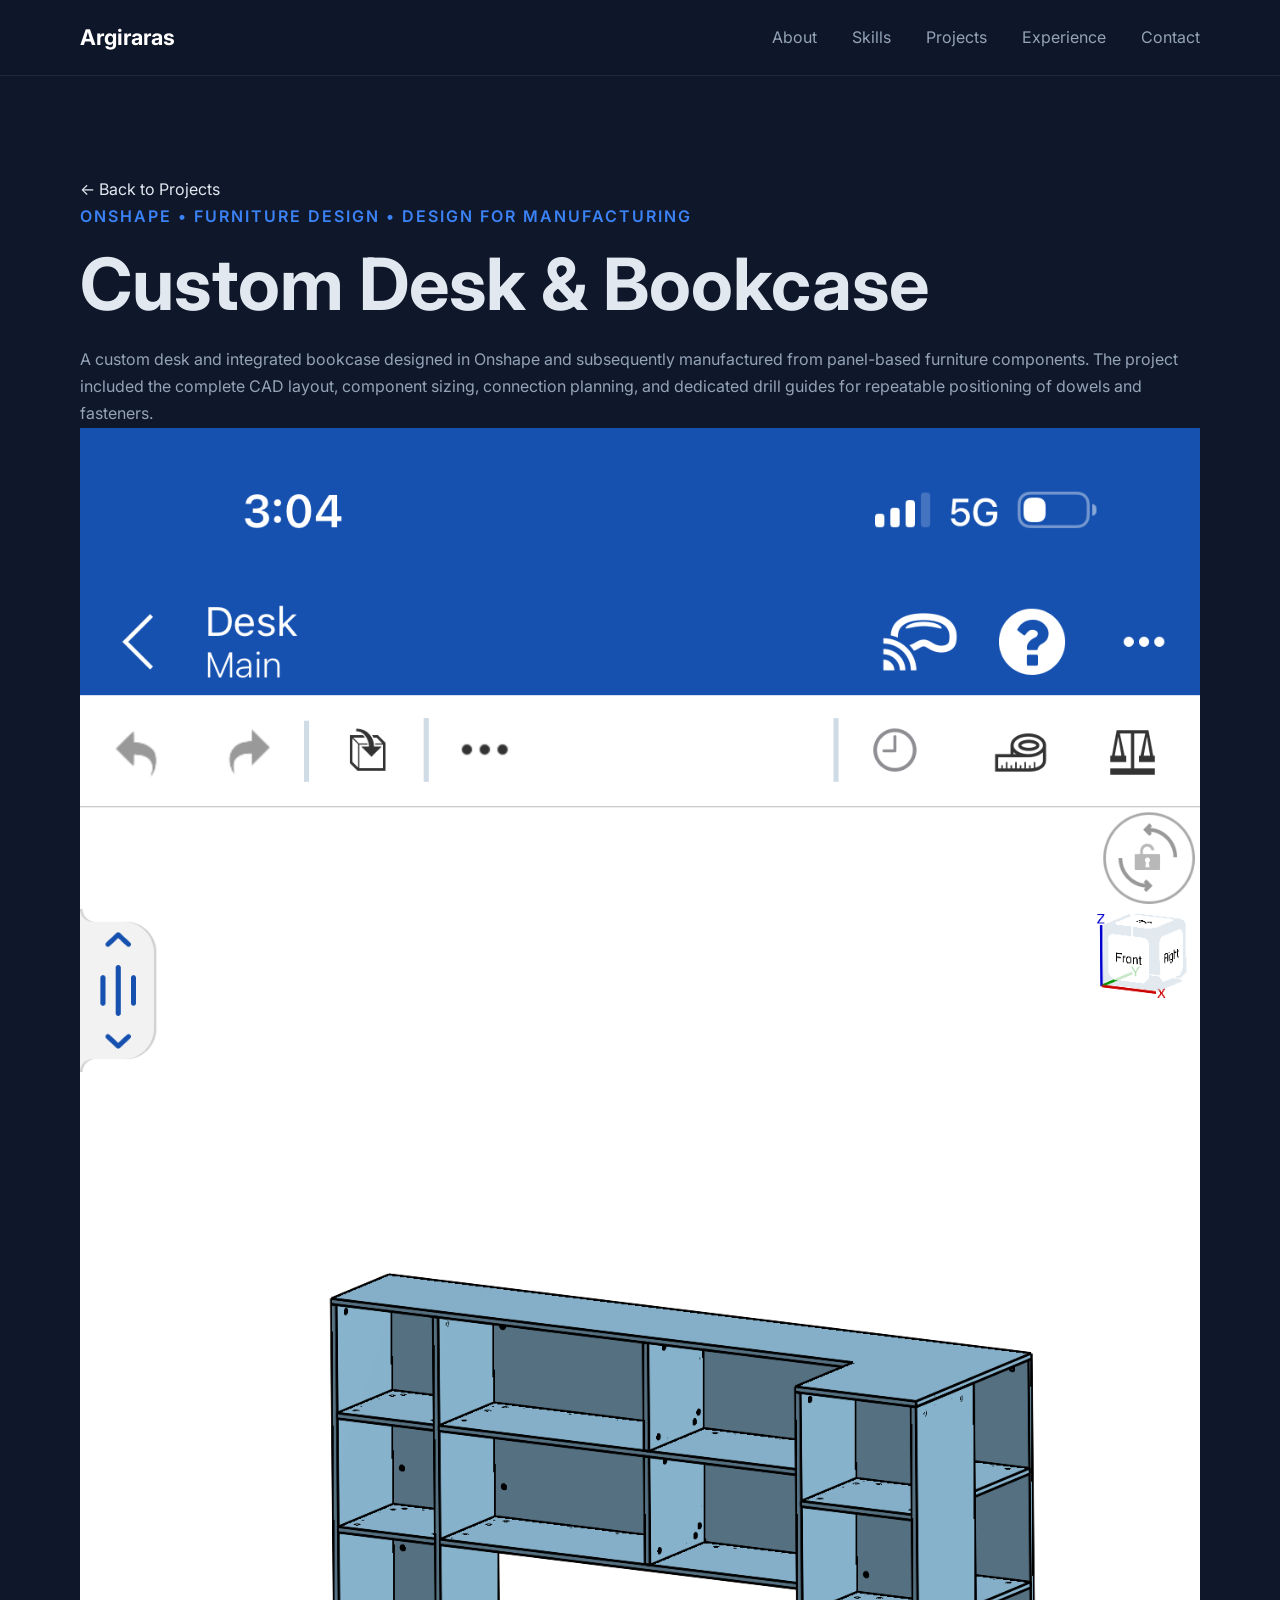
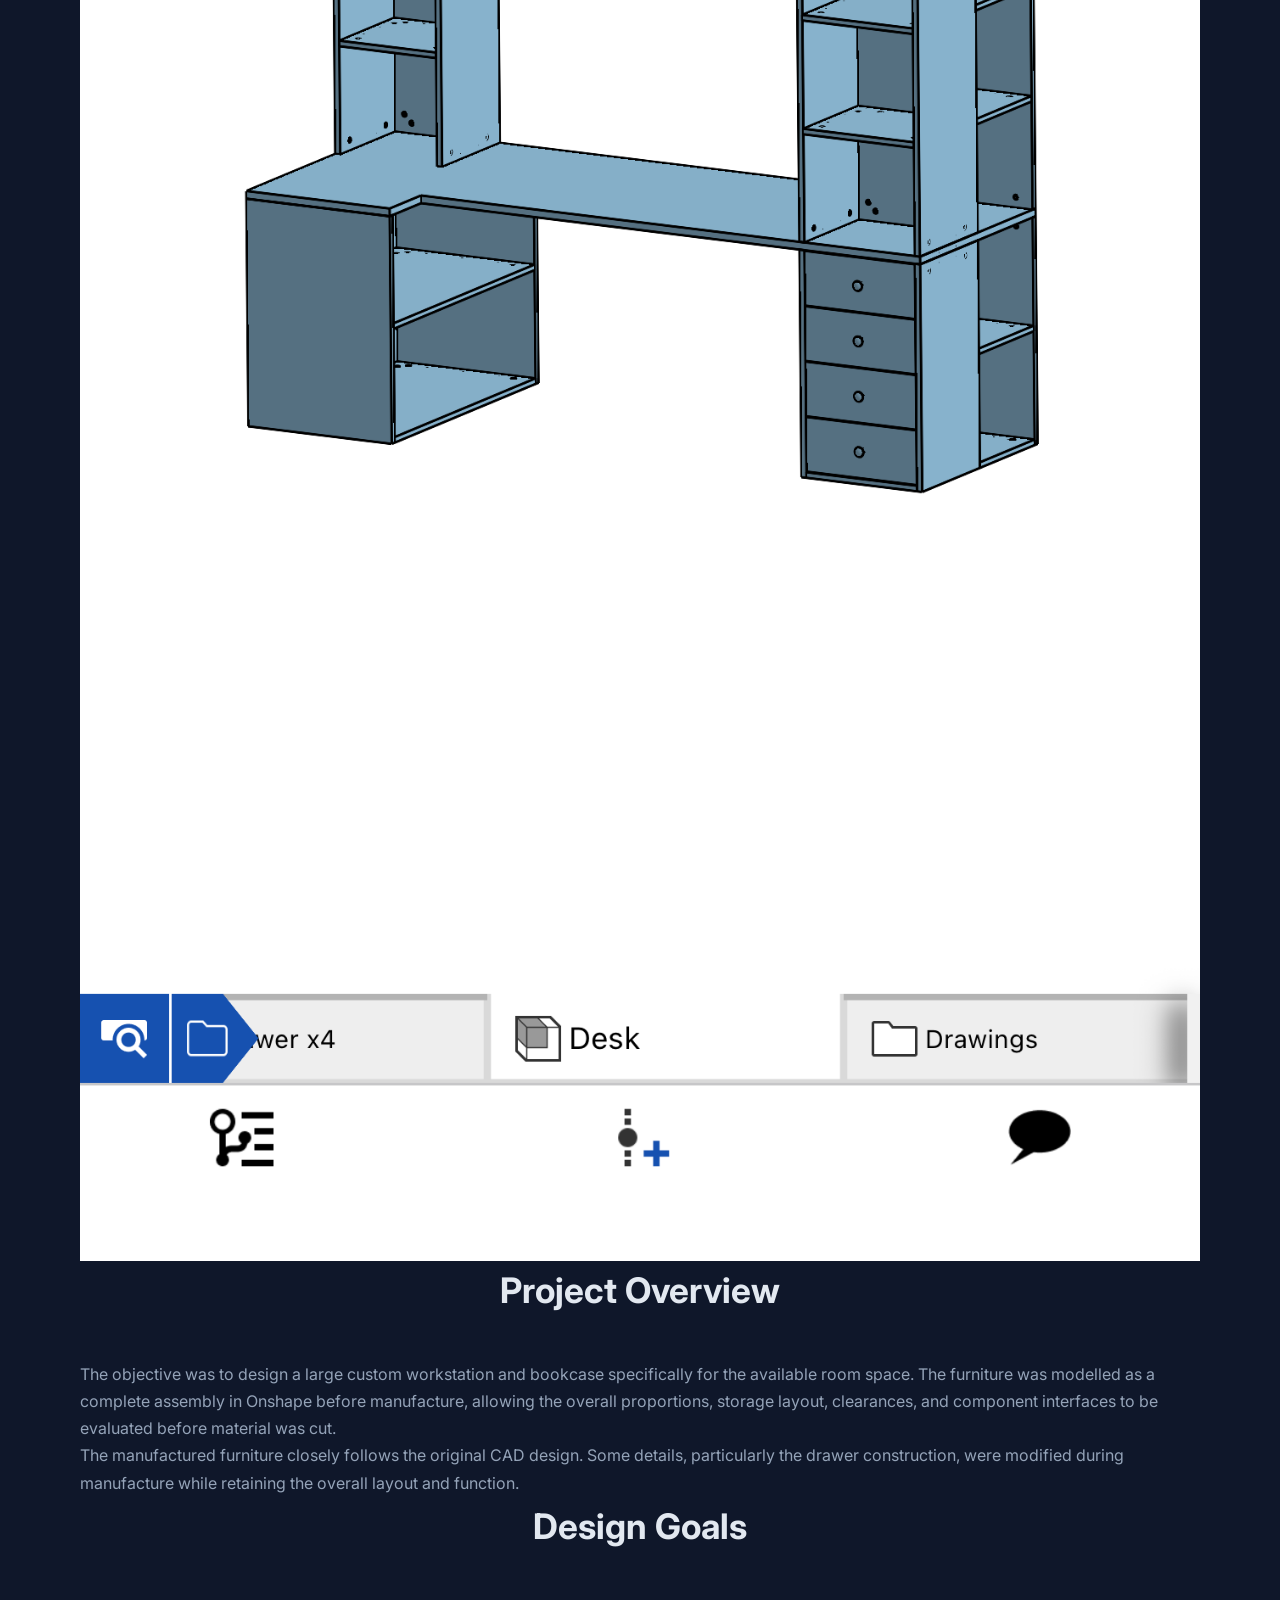
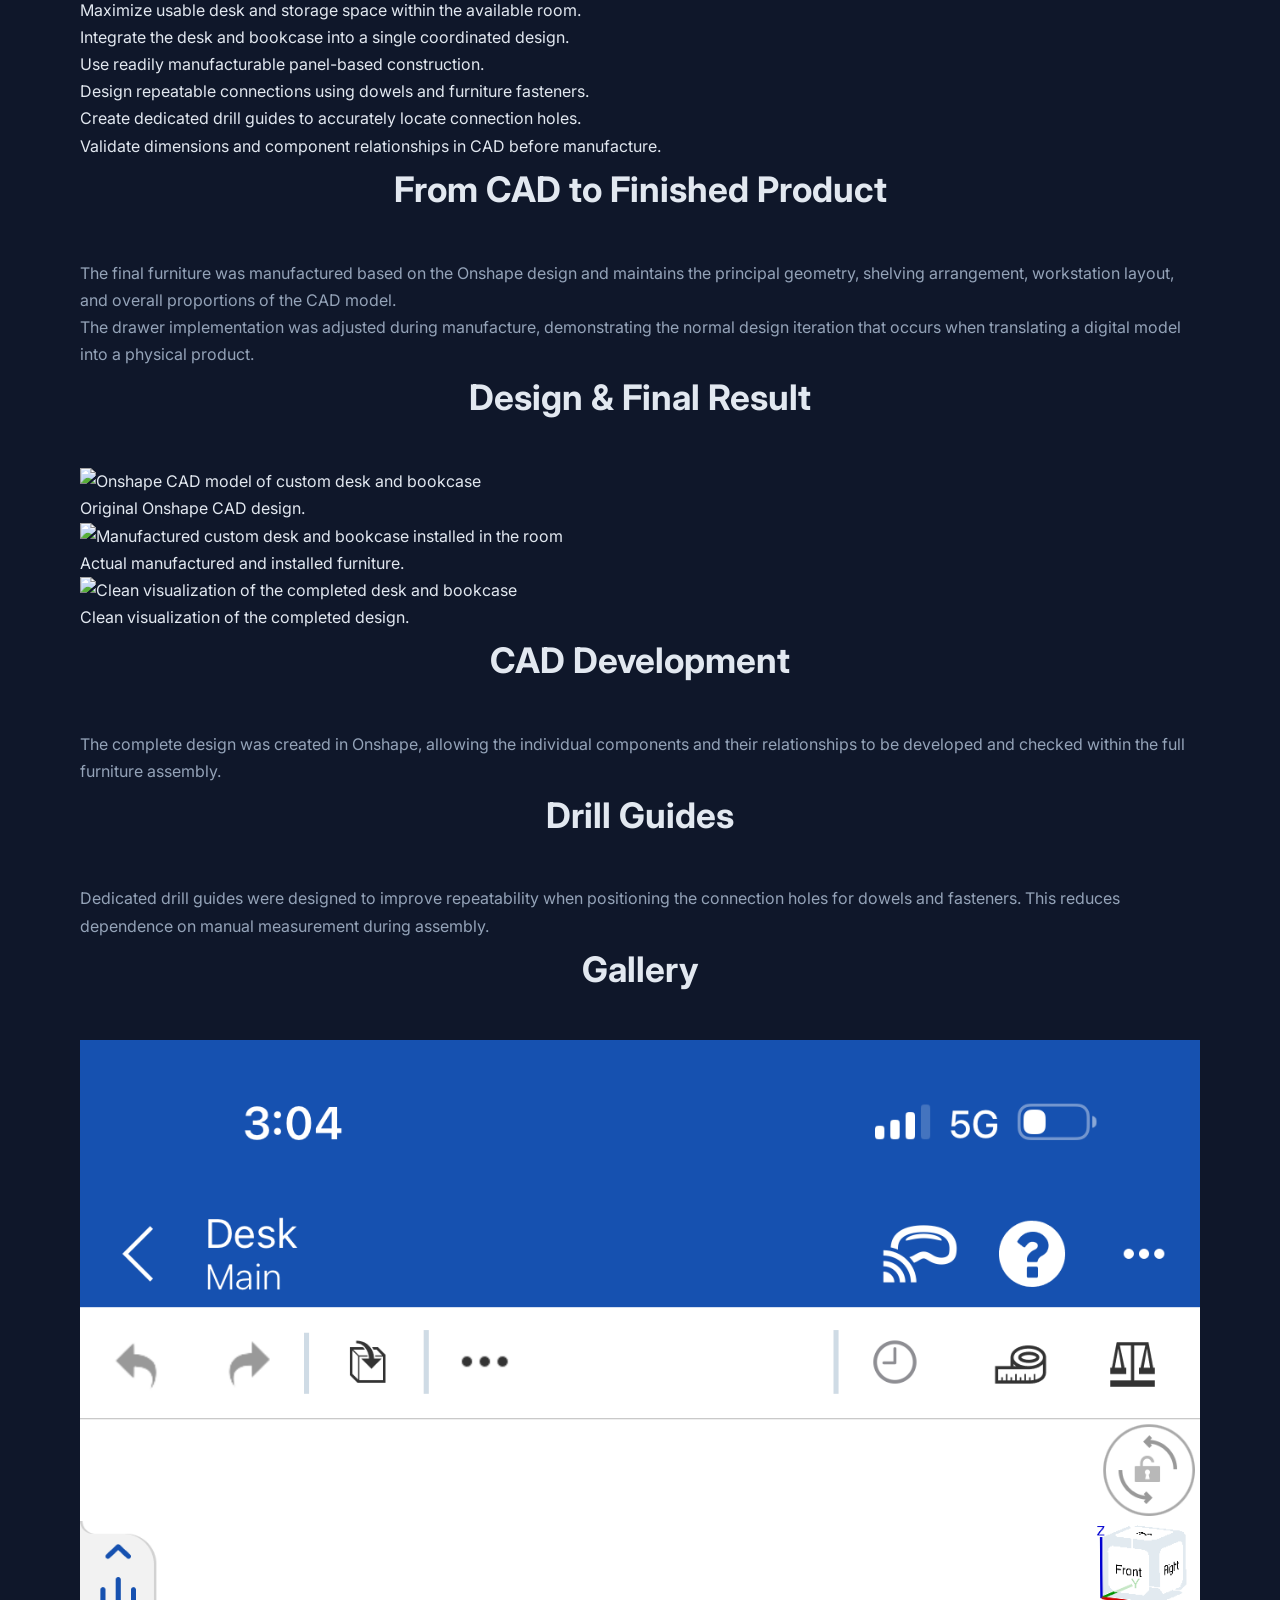
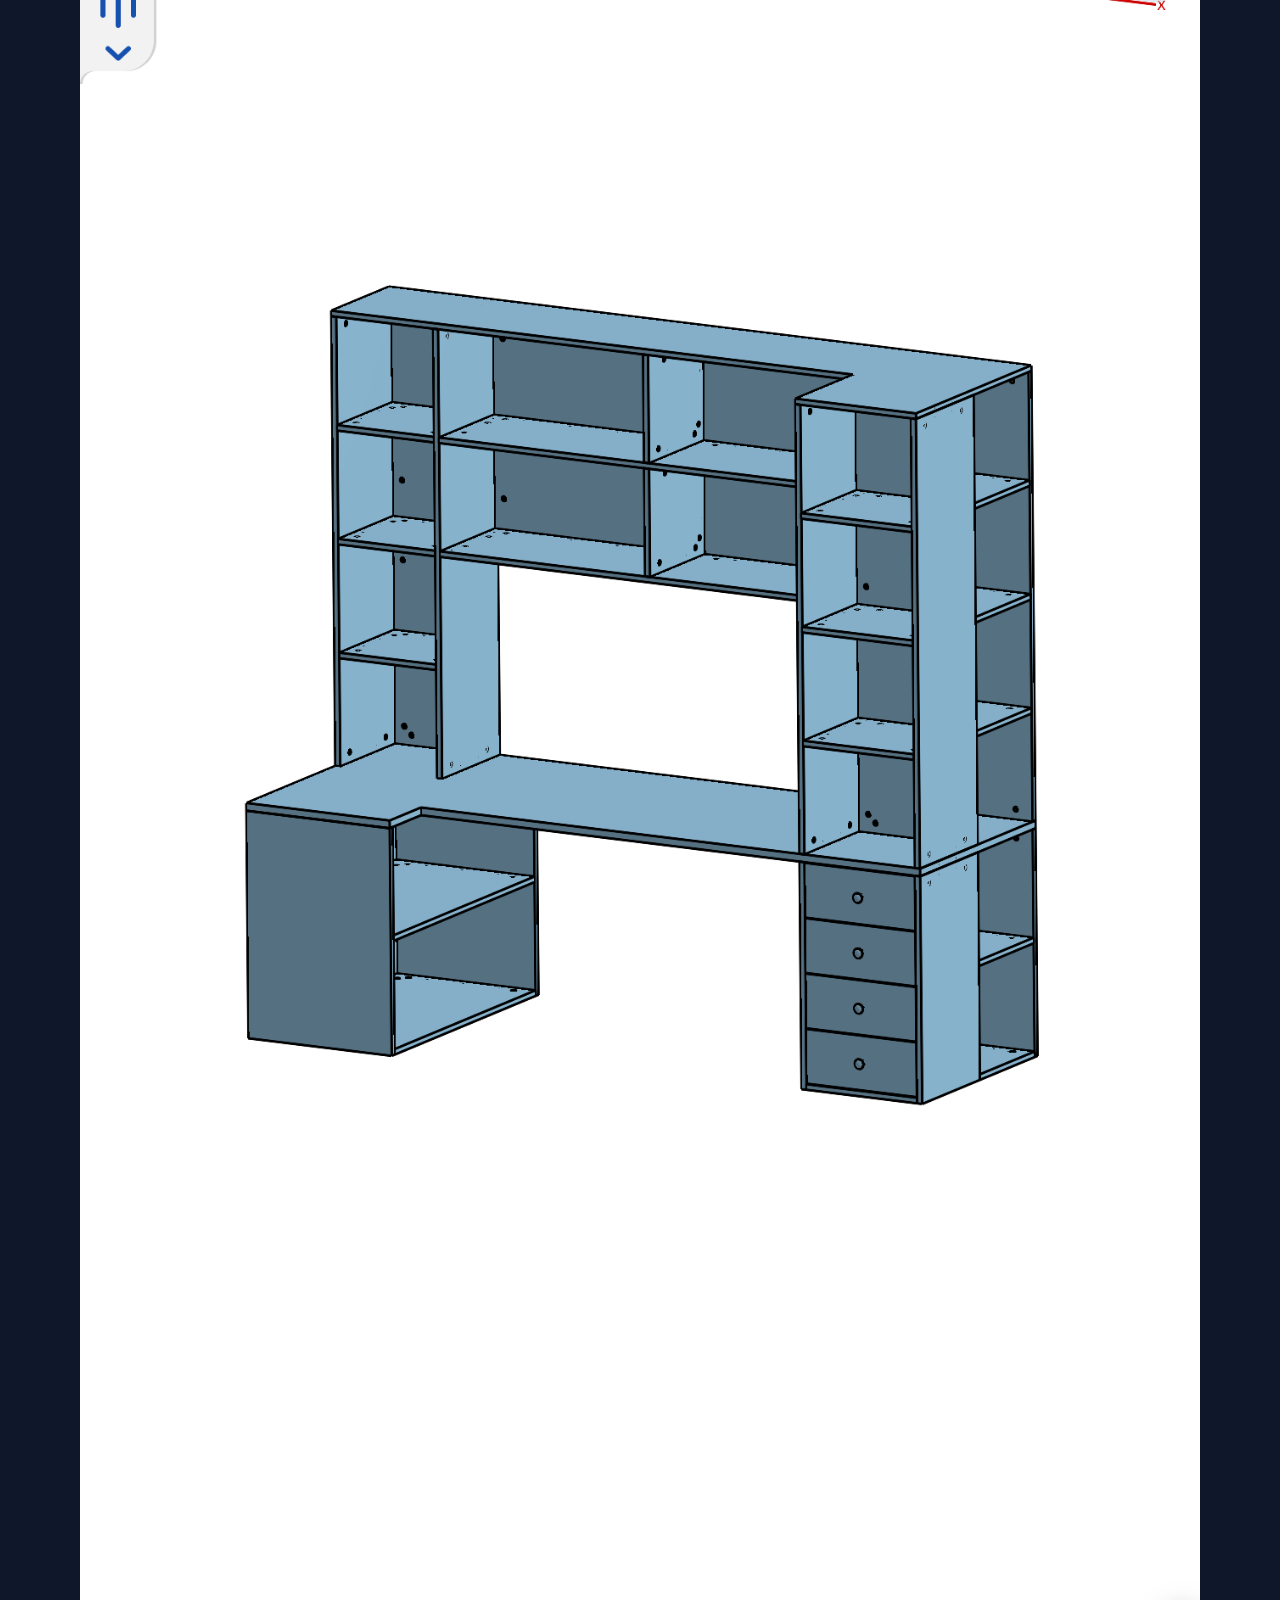
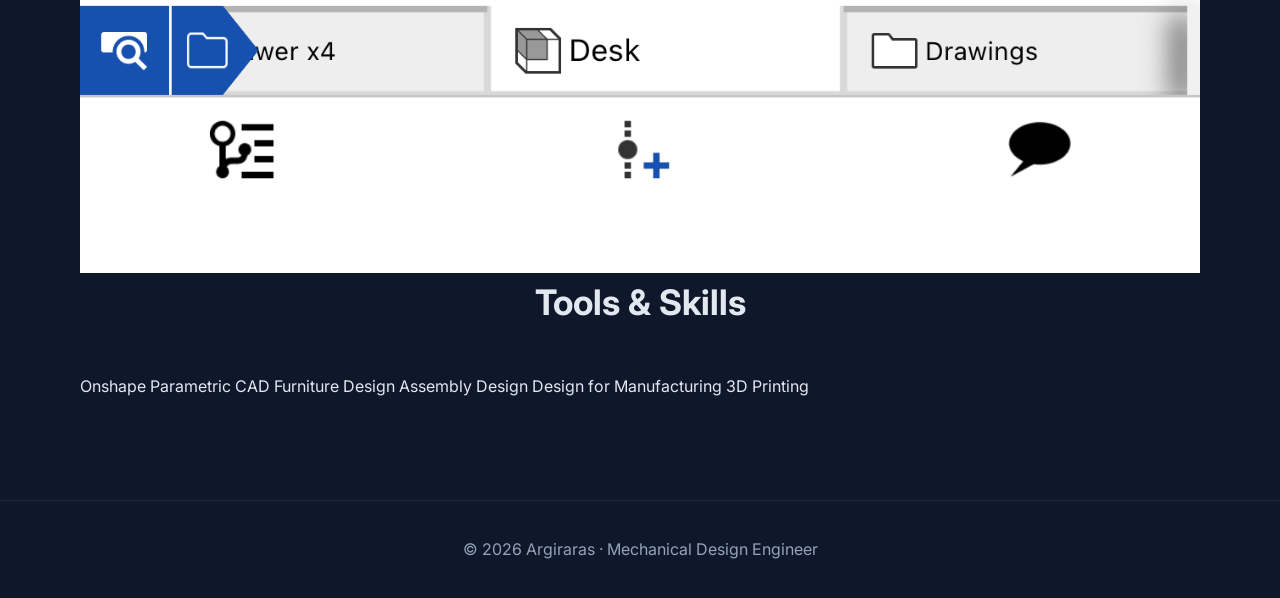
==== projects/desk/index.html @ 4031383e "Enhance project description and add new sections The project description was expanded to include det" ====
<!DOCTYPE html>
<html lang="en">
<head>
    <meta charset="UTF-8">
    <meta name="viewport" content="width=device-width, initial-scale=1.0">

    <title>Custom Desk & Bookcase | Argiraras</title>

    <meta name="description"
          content="Custom desk and bookcase designed in Onshape, including CAD development, furniture construction methods, and dedicated drill guides for accurate assembly.">

    <link rel="stylesheet" href="../../Style.css">

    <link rel="preconnect" href="https://fonts.googleapis.com">
    <link rel="preconnect" href="https://fonts.gstatic.com" crossorigin>

    <link href="https://fonts.googleapis.com/css2?family=Inter:wght@300;400;500;600;700&display=swap"
          rel="stylesheet">
</head>

<body>

<header>
    <div class="container">

        <a href="../../index.html" class="logo">
            Argiraras
        </a>

        <nav>
            <ul>
                <li><a href="../../index.html#about">About</a></li>
                <li><a href="../../index.html#skills">Skills</a></li>
                <li><a href="../../index.html#projects">Projects</a></li>
                <li><a href="../../index.html#experience">Experience</a></li>
                <li><a href="../../index.html#contact">Contact</a></li>
            </ul>
        </nav>

    </div>
</header>

<main>

<section class="project-detail">

    <div class="container">

        <a href="../../index.html#projects" class="project-back">
            ← Back to Projects
        </a>

        <div class="project-header">

            <p class="eyebrow">
                Onshape • Furniture Design • Design for Manufacturing
            </p>

            <h1>
                Custom Desk & Bookcase
            </h1>

            <p class="project-intro">
                A custom desk and integrated bookcase designed in Onshape and subsequently
                manufactured from panel-based furniture components. The project included
                the complete CAD layout, component sizing, connection planning, and
                dedicated drill guides for repeatable positioning of dowels and fasteners.
            </p>

        </div>

        <div class="project-hero">

            <img src="../../assets/images/IMG_5512.png"
                 alt="Onshape CAD model of custom desk and bookcase">

        </div>

        <div class="project-section">

            <h2>Project Overview</h2>

            <p>
                The objective was to design a large custom workstation and bookcase
                specifically for the available room space. The furniture was modelled
                as a complete assembly in Onshape before manufacture, allowing the
                overall proportions, storage layout, clearances, and component
                interfaces to be evaluated before material was cut.
            </p>

            <p>
                The manufactured furniture closely follows the original CAD design.
                Some details, particularly the drawer construction, were modified
                during manufacture while retaining the overall layout and function.
            </p>

        </div>

        <div class="project-section">

            <h2>Design Goals</h2>

            <ul class="project-list">
                <li>Maximize usable desk and storage space within the available room.</li>
                <li>Integrate the desk and bookcase into a single coordinated design.</li>
                <li>Use readily manufacturable panel-based construction.</li>
                <li>Design repeatable connections using dowels and furniture fasteners.</li>
                <li>Create dedicated drill guides to accurately locate connection holes.</li>
                <li>Validate dimensions and component relationships in CAD before manufacture.</li>
            </ul>

        </div>
        
        <div class="project-section">

           <h2>From CAD to Finished Product</h2>

           <p>
               The final furniture was manufactured based on the Onshape design and
               maintains the principal geometry, shelving arrangement, workstation
               layout, and overall proportions of the CAD model.
           </p>

           <p>
               The drawer implementation was adjusted during manufacture, demonstrating
               the normal design iteration that occurs when translating a digital model
               into a physical product.
           </p>

        </div>

        <div class="project-section">

           <h2>Design & Final Result</h2>

           <div class="project-gallery">

               <figure>
                   <img src="../../assets/images/projects/desk/desk-cad.png"
                        alt="Onshape CAD model of custom desk and bookcase">
                   <figcaption>
                        Original Onshape CAD design.
                   </figcaption>
               </figure>

               <figure>
                   <img src="../../assets/images/projects/desk/desk-finished-photo.jpg"
                        alt="Manufactured custom desk and bookcase installed in the room">
                   <figcaption>
                       Actual manufactured and installed furniture.
                   </figcaption>
               </figure>

               <figure>
                   <img src="../../assets/images/projects/desk/desk-finished-visualization.jpg"
                        alt="Clean visualization of the completed desk and bookcase">
                   <figcaption>
                       Clean visualization of the completed design.
                   </figcaption>
               </figure>

            </div>

        </div>

        <div class="project-section">

            <h2>CAD Development</h2>

            <p>
                The complete design was created in Onshape, allowing the individual
                components and their relationships to be developed and checked
                within the full furniture assembly.
            </p>

        </div>

        <div class="project-section">

            <h2>Drill Guides</h2>

            <p>
                Dedicated drill guides were designed to improve repeatability
                when positioning the connection holes for dowels and fasteners.
                This reduces dependence on manual measurement during assembly.
            </p>

        </div>

        <div class="project-section">

            <h2>Gallery</h2>

            <div class="project-gallery">

                <img src="../../assets/images/IMG_5512.png"
                     alt="CAD assembly view of custom desk and bookcase">

            </div>

        </div>

        <div class="project-section">

            <h2>Tools & Skills</h2>

            <div class="project-tags">
                <span>Onshape</span>
                <span>Parametric CAD</span>
                <span>Furniture Design</span>
                <span>Assembly Design</span>
                <span>Design for Manufacturing</span>
                <span>3D Printing</span>
            </div>

        </div>

    </div>

</section>

</main>

<footer>
    <div class="container">

        <p>
            © 2026 Argiraras · Mechanical Design Engineer
        </p>

    </div>
</footer>

<script src="../../main.js"></script>

</body>
</html>
---- Style.css ----
/* ==========================================================
   Argiraras Engineering Portfolio
   style.css
   ========================================================== */

/* ---------- RESET ---------- */

*,
*::before,
*::after {
    margin: 0;
    padding: 0;
    box-sizing: border-box;
}

html {
    scroll-behavior: smooth;
}

body {
    font-family: "Inter", sans-serif;
    background: #0f172a;
    color: #e2e8f0;
    line-height: 1.7;
    overflow-x: hidden;
}

/* ---------- VARIABLES ---------- */

:root {

    --primary: #3b82f6;
    --primary-dark: #2563eb;

    --background: #0f172a;
    --surface: #162033;
    --surface-light: #1e293b;

    --text: #e2e8f0;
    --muted: #94a3b8;

    --border: rgba(255,255,255,.08);

    --radius: 14px;

    --shadow:
        0 10px 35px rgba(0,0,0,.35);

    --transition: .30s ease;
}

/* ---------- GLOBAL ---------- */

img {
    display: block;
    width: 100%;
}

a {
    color: inherit;
    text-decoration: none;
}

ul {
    list-style: none;
}

.container {

    width: min(1120px, 92%);
    margin: auto;

}

section {

    padding: 100px 0;

}

h1 {

    font-size: clamp(2.5rem, 6vw, 4.5rem);
    line-height: 1.05;
    margin-bottom: 24px;

}

h2 {

    font-size: 2.2rem;
    margin-bottom: 40px;
    text-align: center;

}

h3 {

    margin-bottom: 15px;
    font-size: 1.3rem;

}

p {

    color: var(--muted);

}

.eyebrow {

    color: var(--primary);
    font-weight: 600;
    letter-spacing: 2px;
    text-transform: uppercase;
    margin-bottom: 16px;

}

/* ---------- HEADER ---------- */

header {

    position: sticky;
    top: 0;
    z-index: 999;

    backdrop-filter: blur(12px);

    background: rgba(15,23,42,.88);

    border-bottom: 1px solid var(--border);

}

header .container {

    display: flex;
    justify-content: space-between;
    align-items: center;

    height: 75px;

}

.logo {

    font-size: 1.35rem;
    font-weight: 700;
    color: white;

}

nav ul {

    display: flex;
    gap: 35px;

}

nav a {

    color: var(--muted);
    transition: var(--transition);

}

nav a:hover {

    color: white;

}

/* ---------- HERO ---------- */

.hero-content {

    display: grid;
    grid-template-columns: 1.15fr .85fr;
    align-items: center;
    gap: 70px;

    min-height: calc(100vh - 75px);

}

.hero-description {

    max-width: 650px;
    font-size: 1.1rem;
    margin-bottom: 35px;

}

.hero-buttons {

    display: flex;
    gap: 16px;
    flex-wrap: wrap;

}

.btn {

    padding: 14px 28px;
    border-radius: 10px;
    font-weight: 600;
    transition: var(--transition);

}

.primary {

    background: var(--primary);
    color: white;

}

.primary:hover {

    background: var(--primary-dark);
    transform: translateY(-2px);

}

.secondary {

    border: 2px solid var(--primary);
    color: white;

}

.secondary:hover {

    background: var(--primary);

}

.hero-image img {

    border-radius: 20px;
    box-shadow: var(--shadow);

}

/* ---------- ABOUT ---------- */

#about p {

    max-width: 850px;
    margin: auto;
    text-align: center;
    margin-bottom: 24px;

}

/* ---------- SKILLS ---------- */

.skills-grid {

    display: grid;
    grid-template-columns: repeat(auto-fit,minmax(260px,1fr));
    gap: 30px;

}

.skill-card {

    background: var(--surface);

    border: 1px solid var(--border);

    padding: 35px;

    border-radius: var(--radius);

    transition: var(--transition);

}

.skill-card:hover {

    transform: translateY(-6px);

    background: var(--surface-light);

}

.skill-card li {

    color: var(--muted);
    margin-bottom: 10px;

}

/* ---------- PROJECTS ---------- */

.projects-grid {

    display: grid;

    grid-template-columns: repeat(auto-fit,minmax(320px,1fr));

    gap: 30px;

}

.project-card {

    background: var(--surface);

    border-radius: var(--radius);

    overflow: hidden;

    border: 1px solid var(--border);

    transition: var(--transition);

}

.project-card:hover {

    transform: translateY(-8px);

    box-shadow: var(--shadow);

}

.project-card img {

    height: 240px;

    object-fit: cover;

}

.project-content {

    padding: 28px;

}

.project-content p {

    margin-bottom: 20px;

}

.project-link {

    color: var(--primary);
    font-weight: 600;

}

/* ---------- EXPERIENCE ---------- */

.experience-card {

    max-width: 900px;

    margin: auto;

    background: var(--surface);

    border-radius: var(--radius);

    border: 1px solid var(--border);

    padding: 40px;

}

/* ---------- CONTACT ---------- */

.contact-links {

    display: flex;

    justify-content: center;

    flex-wrap: wrap;

    gap: 20px;

    margin-top: 35px;

}

.contact-links a {

    padding: 14px 22px;

    border-radius: 10px;

    border: 1px solid var(--border);

    background: var(--surface);

    transition: var(--transition);

}

.contact-links a:hover {

    background: var(--primary);

    border-color: var(--primary);

}

/* ---------- FOOTER ---------- */

footer {

    padding: 35px 0;

    border-top: 1px solid var(--border);

    text-align: center;

    color: var(--muted);

}

/* ---------- SCROLLBAR ---------- */

::-webkit-scrollbar {

    width: 10px;

}

::-webkit-scrollbar-track {

    background: #0b1120;

}

::-webkit-scrollbar-thumb {

    background: #334155;

    border-radius: 20px;

}

::-webkit-scrollbar-thumb:hover {

    background: var(--primary);

}

/* ---------- RESPONSIVE ---------- */

@media (max-width:900px) {

    .hero-content {

        grid-template-columns: 1fr;

        text-align: center;

    }

    .hero-buttons {

        justify-content: center;

    }

    .hero-image {

        order: -1;

    }

}

@media (max-width:700px) {

    header .container {

        flex-direction: column;

        justify-content: center;

        height: auto;

        padding: 18px 0;

        gap: 15px;

    }

    nav ul {

        flex-wrap: wrap;

        justify-content: center;

        gap: 18px;

    /* ---------- Project Tags ---------- */

.project-tags {
    display: flex;
    flex-wrap: wrap;
    gap: 10px;
    margin: 18px 0 24px;
}

.project-tags span {
    background: rgba(59,130,246,.15);
    color: #93c5fd;
    border: 1px solid rgba(59,130,246,.35);
    padding: 6px 12px;
    border-radius: 999px;
    font-size: .85rem;
    font-weight: 500;
}

    }

    section {

        padding: 70px 0;

    }

    h2 {

        font-size: 1.8rem;

    }

}
/* ---------- Projects Footer ---------- */

.projects-footer {

    text-align: center;

    margin-top: 50px;

}
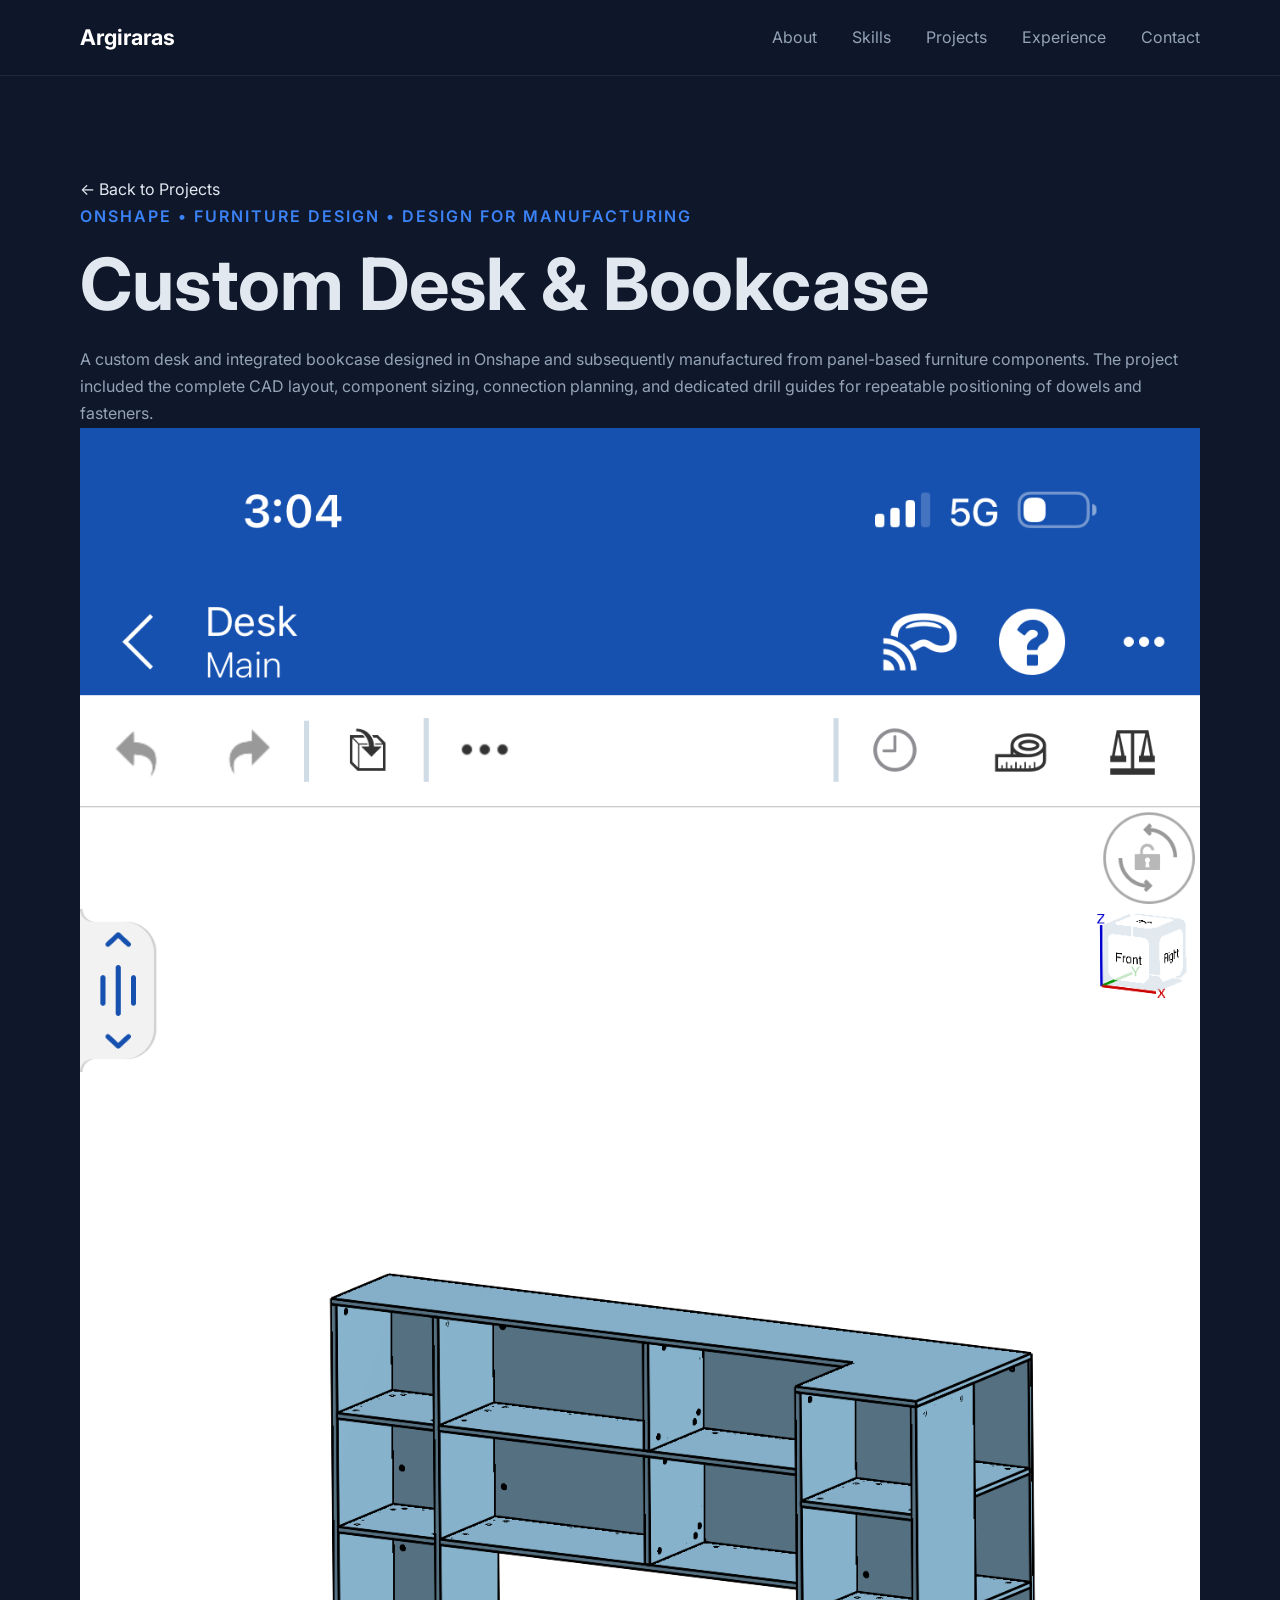
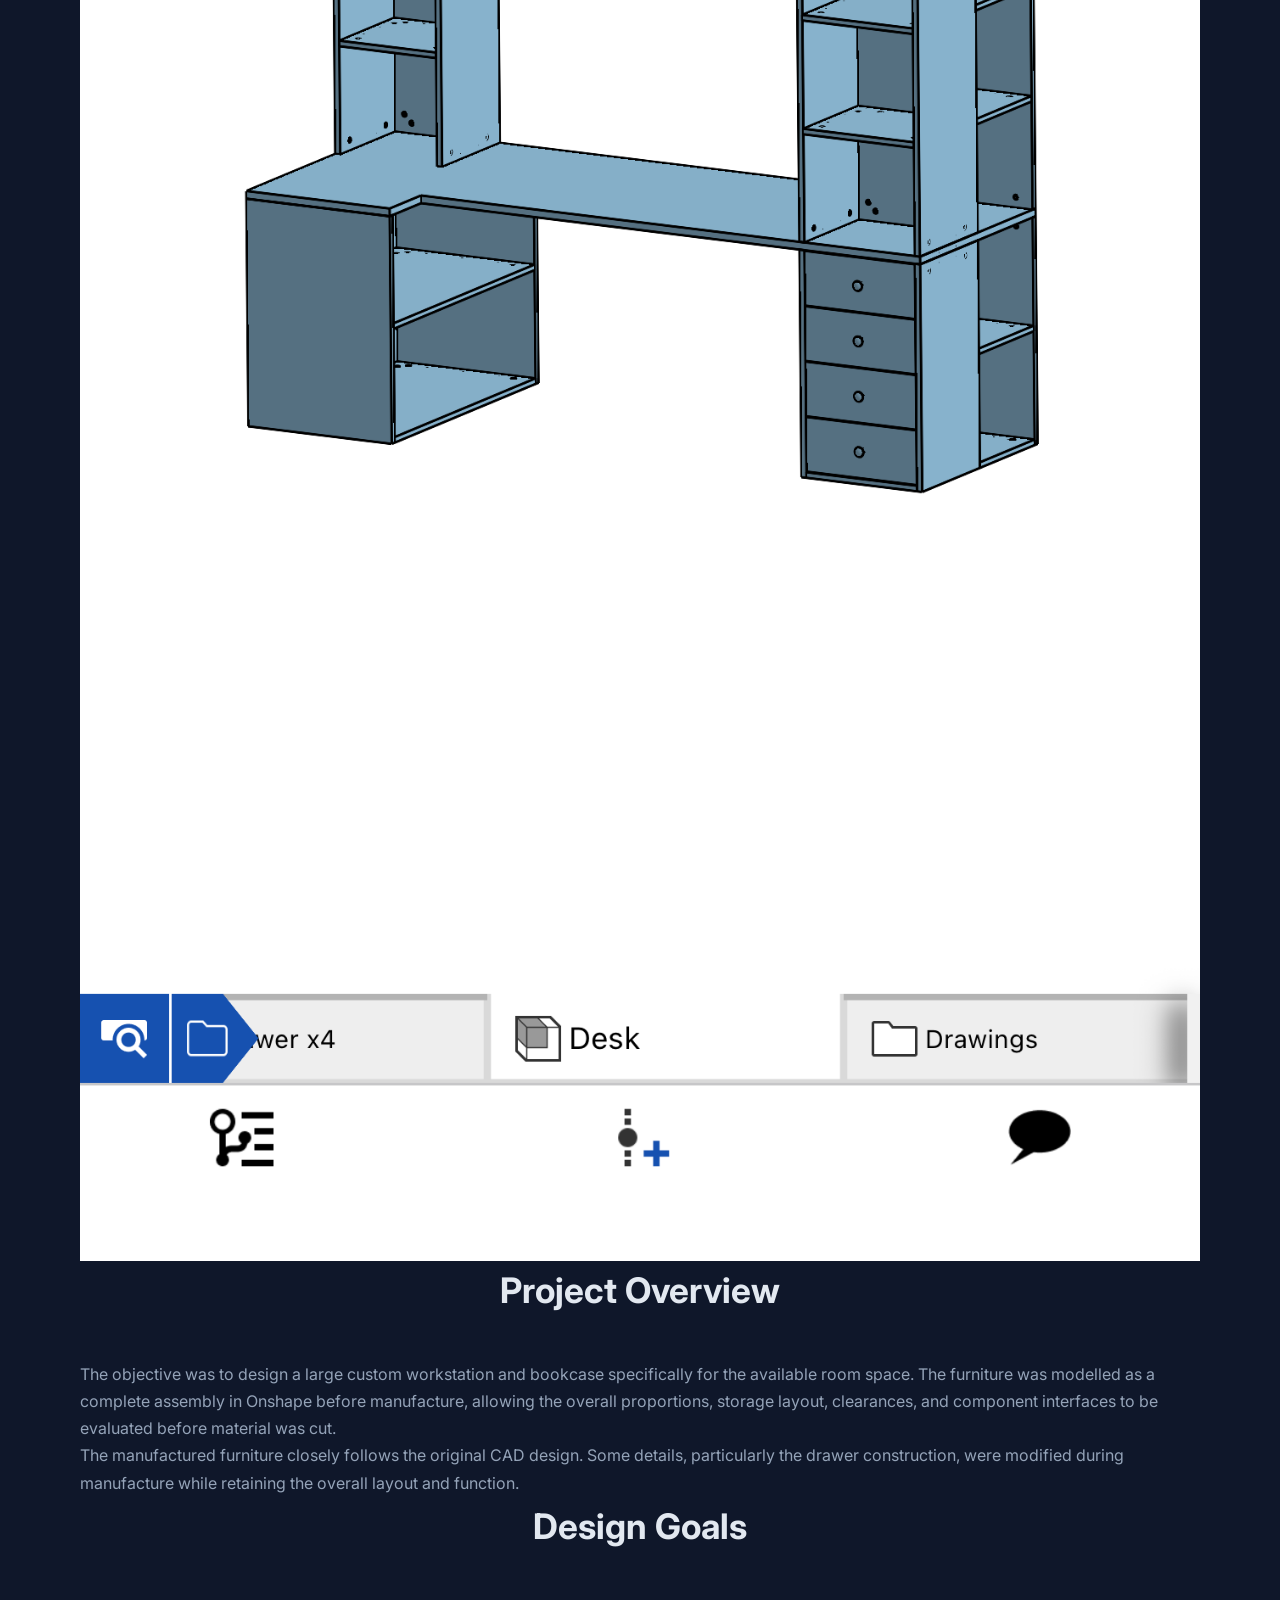
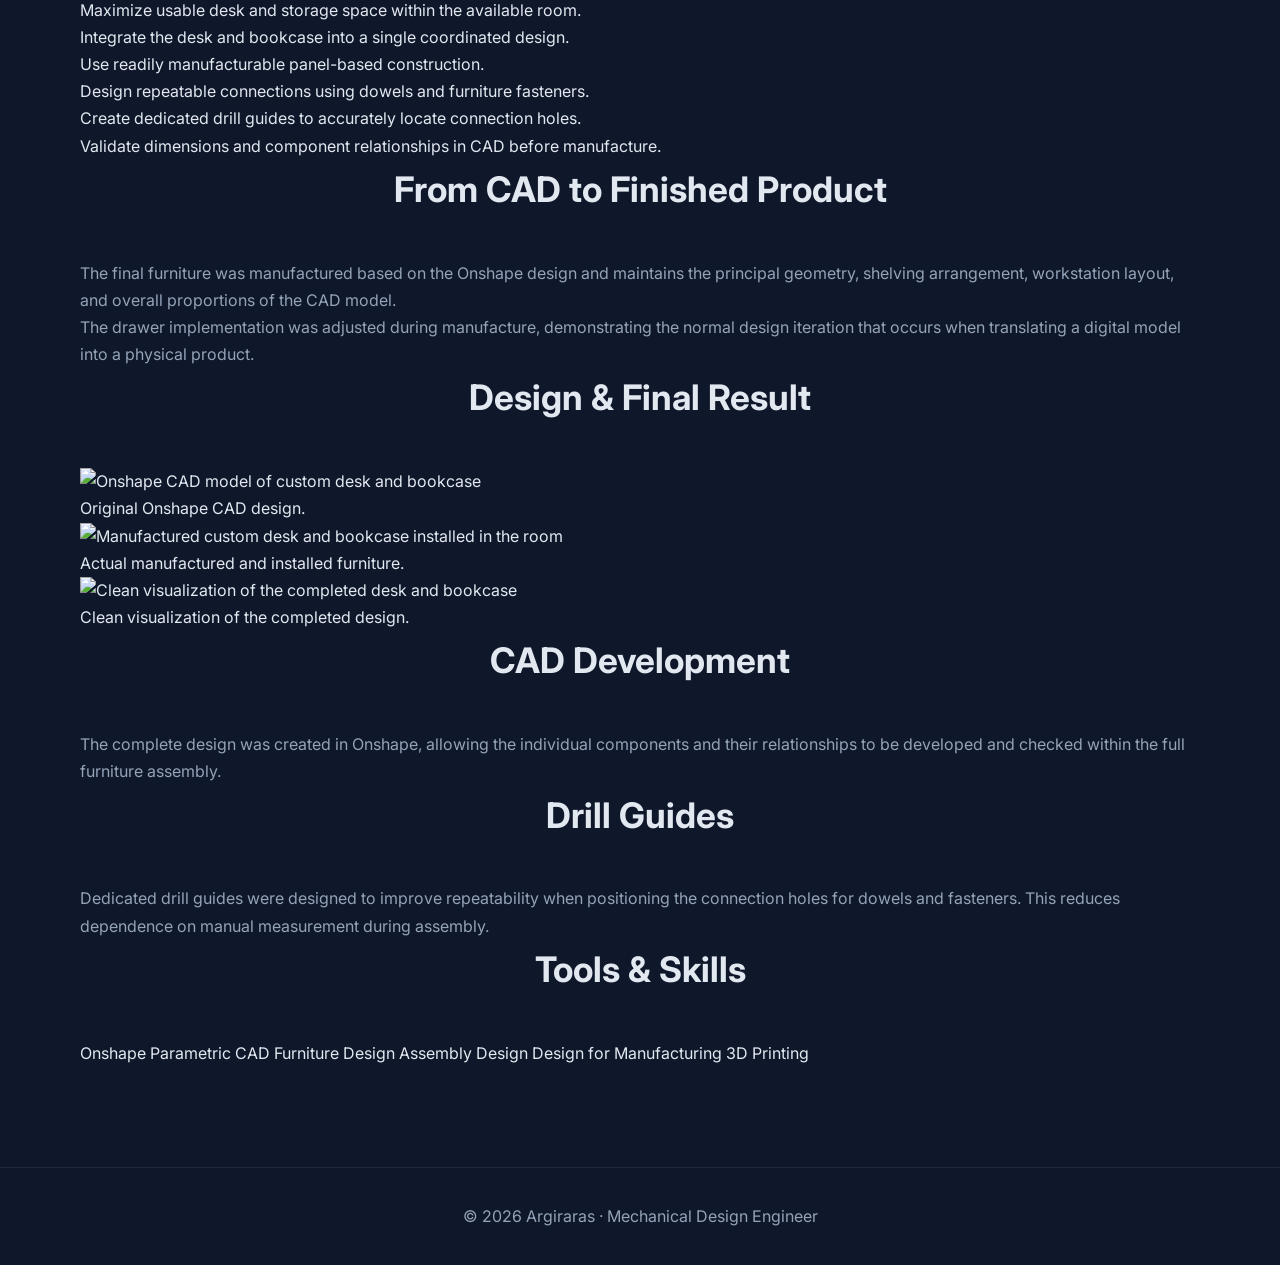
==== commit 912a9e24: "Update index.html" ====
--- a/projects/desk/index.html
+++ b/projects/desk/index.html
@@ -189,19 +189,6 @@
 
         <div class="project-section">
 
-            <h2>Gallery</h2>
-
-            <div class="project-gallery">
-
-                <img src="../../assets/images/IMG_5512.png"
-                     alt="CAD assembly view of custom desk and bookcase">
-
-            </div>
-
-        </div>
-
-        <div class="project-section">
-
             <h2>Tools & Skills</h2>
 
             <div class="project-tags">
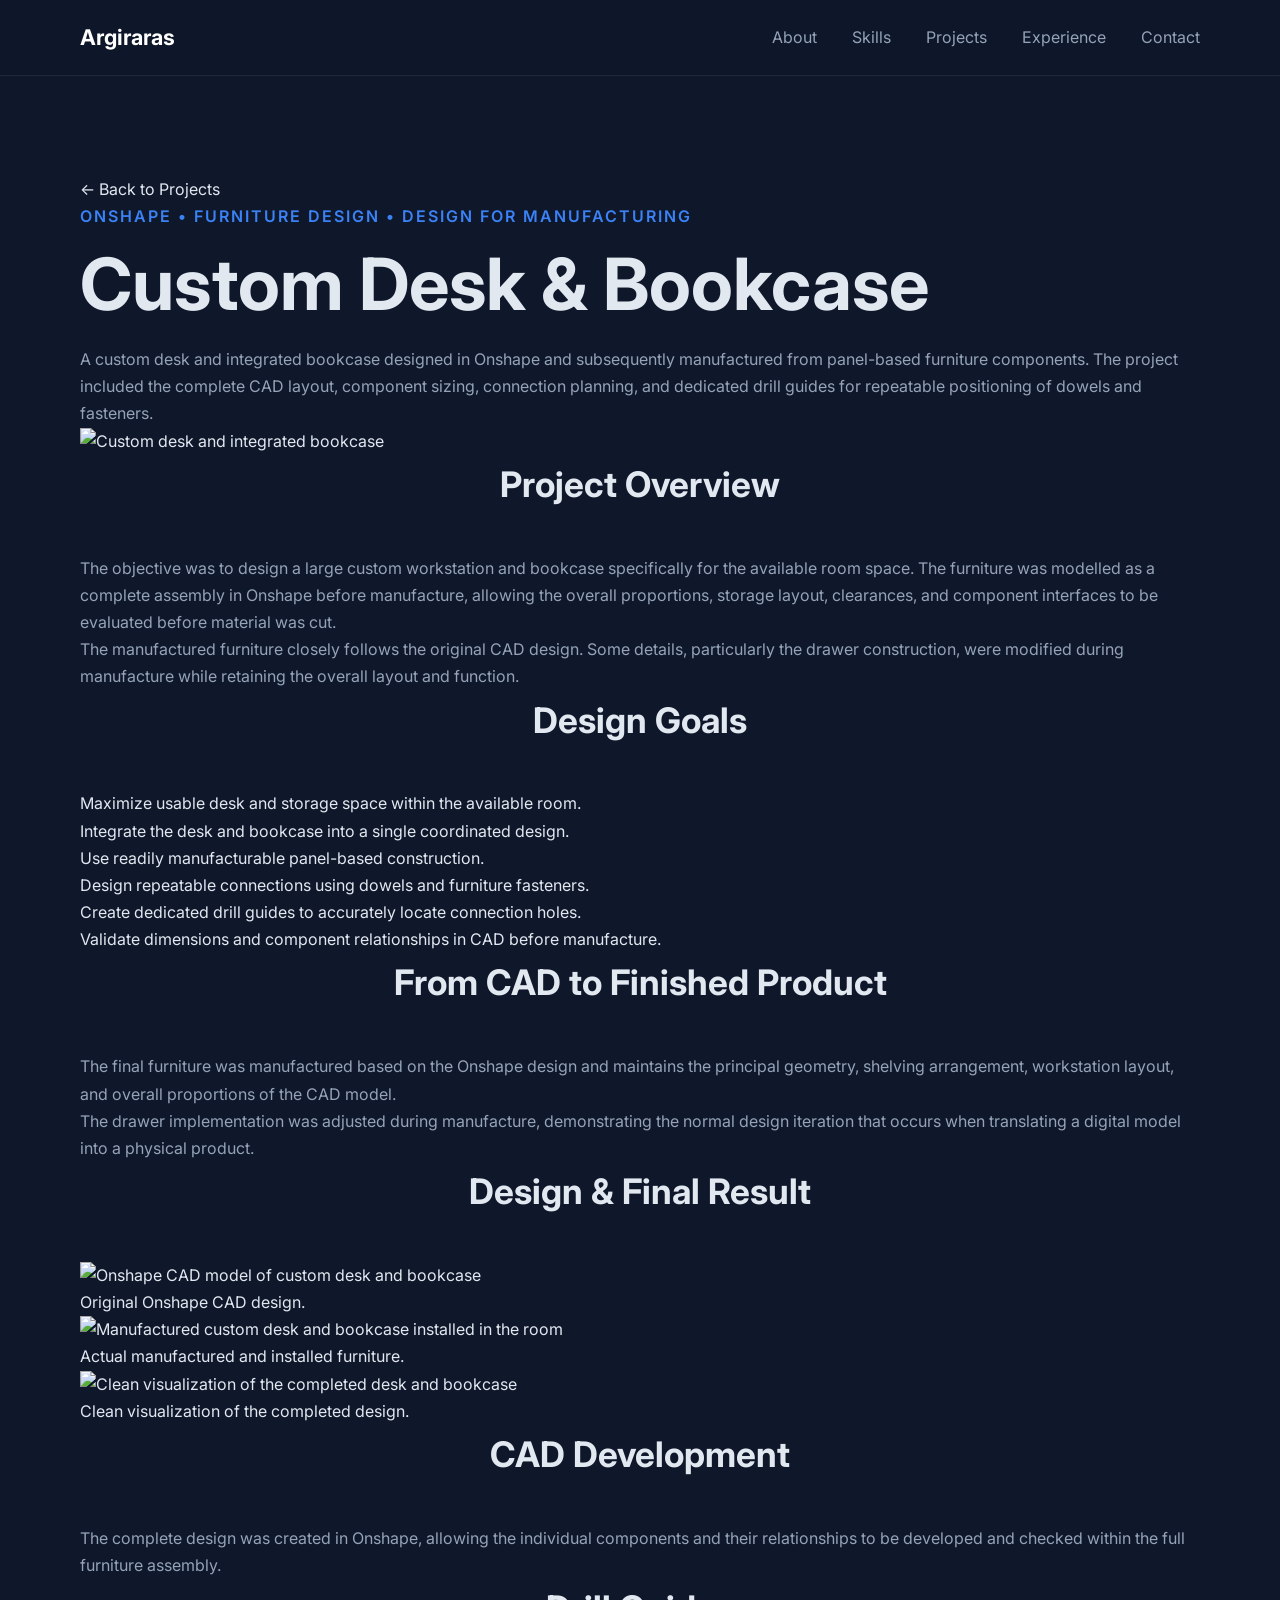
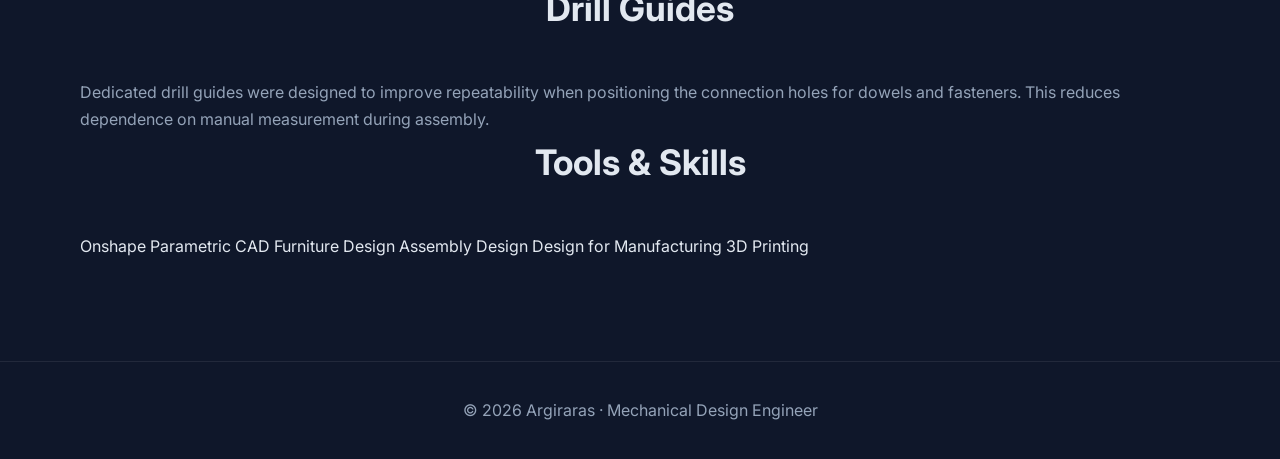
==== commit 026354ad: "refactor: improve desk project presentation" ====
--- a/projects/desk/index.html
+++ b/projects/desk/index.html
@@ -71,8 +71,8 @@
 
         <div class="project-hero">
 
-            <img src="../../assets/images/IMG_5512.png"
-                 alt="Onshape CAD model of custom desk and bookcase">
+            <img src="../../assets/images/projects/desk/desk-finished-visualization.jpg"
+                 alt="Custom desk and integrated bookcase">
 
         </div>
 
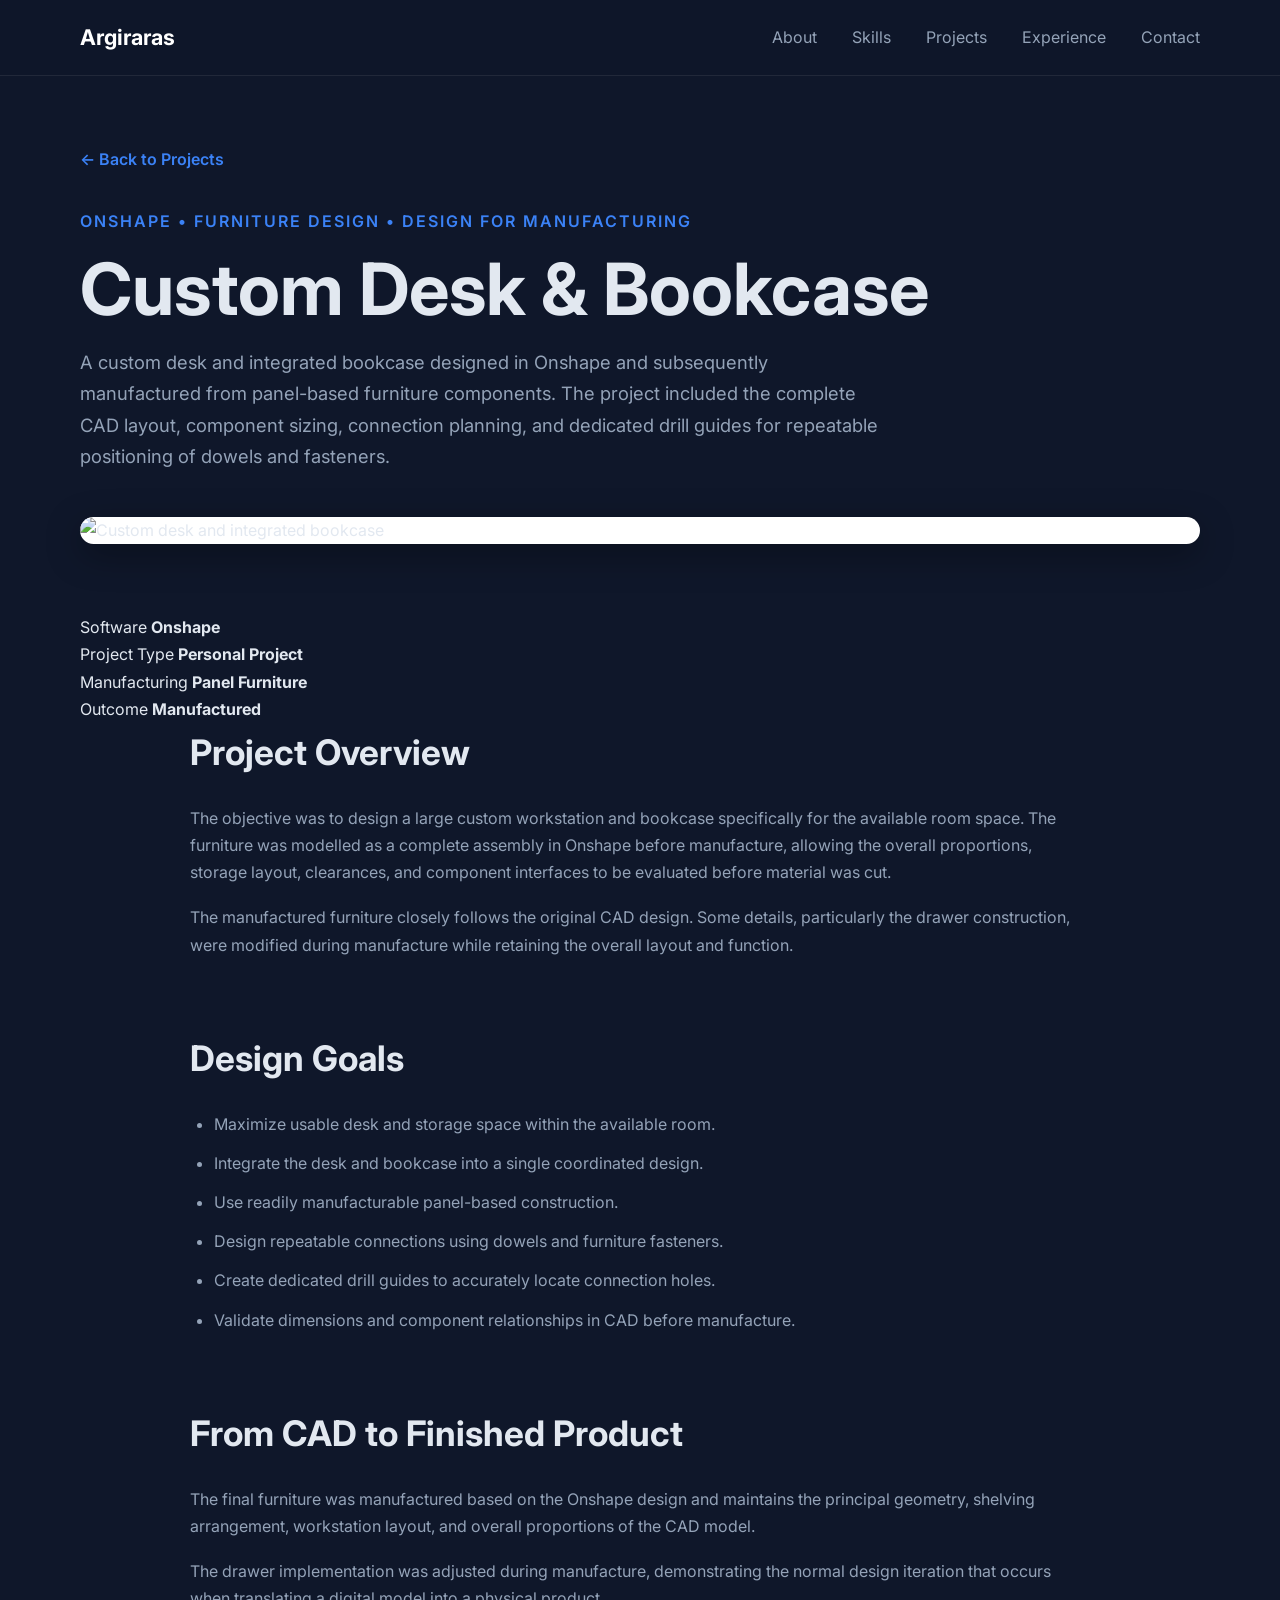
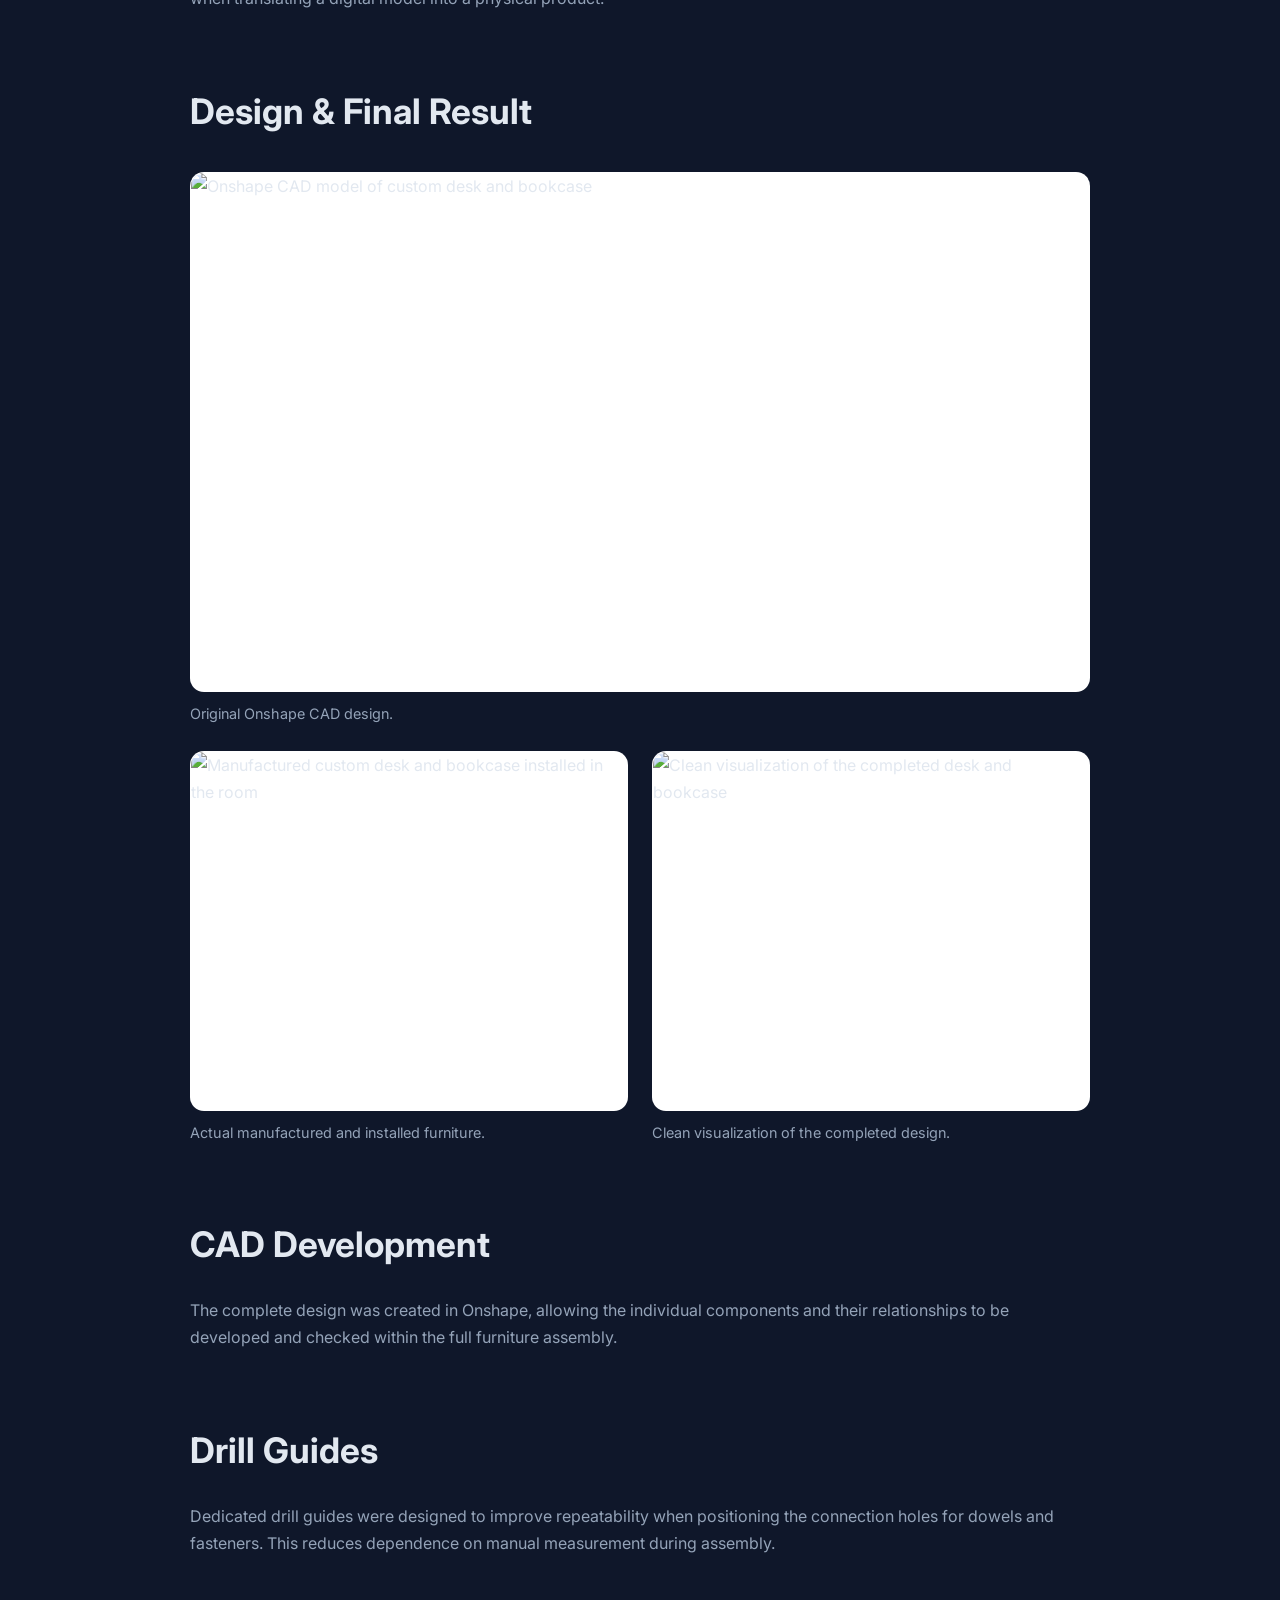
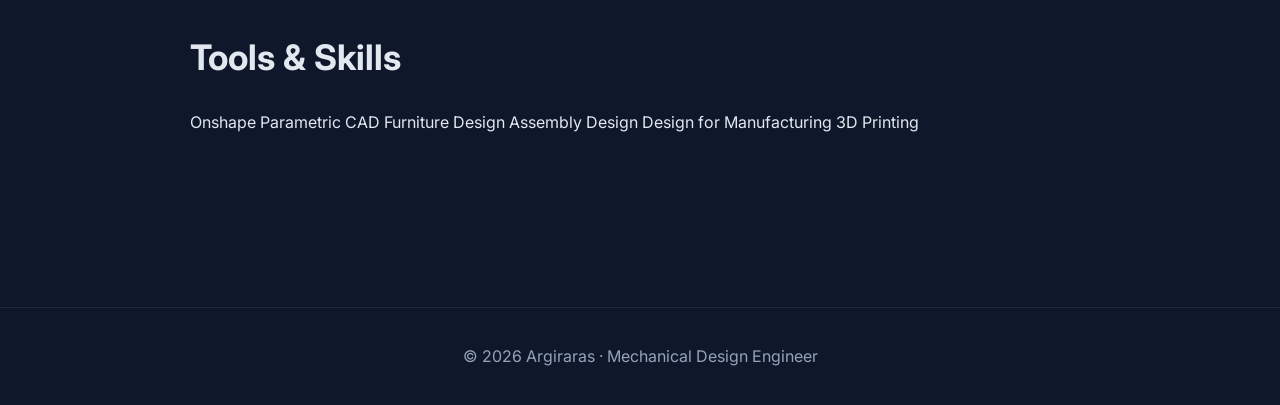
==== commit 9e3a9579: "Add project facts section to index.html" ====
--- a/projects/desk/index.html
+++ b/projects/desk/index.html
@@ -76,6 +76,30 @@
 
         </div>
 
+        <div class="project-facts">
+
+            <div class="project-fact">
+                <span class="fact-label">Software</span>
+                <strong>Onshape</strong>
+            </div>
+
+            <div class="project-fact">
+                <span class="fact-label">Project Type</span>
+                <strong>Personal Project</strong>
+            </div>
+
+            <div class="project-fact">
+                <span class="fact-label">Manufacturing</span>
+                <strong>Panel Furniture</strong>
+            </div>
+
+            <div class="project-fact">
+                <span class="fact-label">Outcome</span>
+                <strong>Manufactured</strong>
+            </div>
+
+        </div>
+
         <div class="project-section">
 
             <h2>Project Overview</h2>
--- a/Style.css
+++ b/Style.css
@@ -545,3 +545,132 @@
     margin-top: 50px;
 
 }
+/* ==========================================================
+   Project Detail Pages
+   ========================================================== */
+
+.project-detail {
+    padding-top: 70px;
+}
+
+.project-back {
+    display: inline-block;
+    margin-bottom: 35px;
+    color: var(--primary);
+    font-weight: 600;
+}
+
+.project-back:hover {
+    color: white;
+}
+
+.project-header {
+    max-width: 900px;
+    margin-bottom: 45px;
+}
+
+.project-header h1 {
+    margin-bottom: 20px;
+}
+
+.project-intro {
+    font-size: 1.15rem;
+    max-width: 800px;
+}
+
+.project-hero {
+    margin-bottom: 70px;
+}
+
+.project-hero img {
+    width: 100%;
+    max-height: 720px;
+    object-fit: contain;
+    border-radius: 18px;
+    background: white;
+    box-shadow: var(--shadow);
+}
+
+.project-section {
+    max-width: 900px;
+    margin: 0 auto 70px;
+}
+
+.project-section h2 {
+    text-align: left;
+    margin-bottom: 22px;
+}
+
+.project-section p + p {
+    margin-top: 18px;
+}
+
+.project-list {
+    list-style: disc;
+    padding-left: 24px;
+    color: var(--muted);
+}
+
+.project-list li {
+    margin-bottom: 12px;
+}
+
+.project-gallery {
+    display: grid;
+    grid-template-columns: repeat(2, 1fr);
+    gap: 24px;
+    margin-top: 30px;
+}
+
+.project-gallery figure {
+    margin: 0;
+}
+
+.project-gallery img {
+    width: 100%;
+    height: 360px;
+    object-fit: contain;
+    background: white;
+    border-radius: 14px;
+    border: 1px solid var(--border);
+}
+
+.project-gallery figcaption {
+    margin-top: 10px;
+    color: var(--muted);
+    font-size: .9rem;
+}
+
+.project-gallery figure:first-child {
+    grid-column: 1 / -1;
+}
+
+.project-gallery figure:first-child img {
+    height: 520px;
+}
+
+@media (max-width: 800px) {
+
+    .project-detail {
+        padding-top: 45px;
+    }
+
+    .project-gallery {
+        grid-template-columns: 1fr;
+    }
+
+    .project-gallery figure:first-child {
+        grid-column: auto;
+    }
+
+    .project-gallery img,
+    .project-gallery figure:first-child img {
+        height: auto;
+        max-height: 520px;
+    }
+
+    .project-section {
+        margin-bottom: 50px;
+    }
+
+}
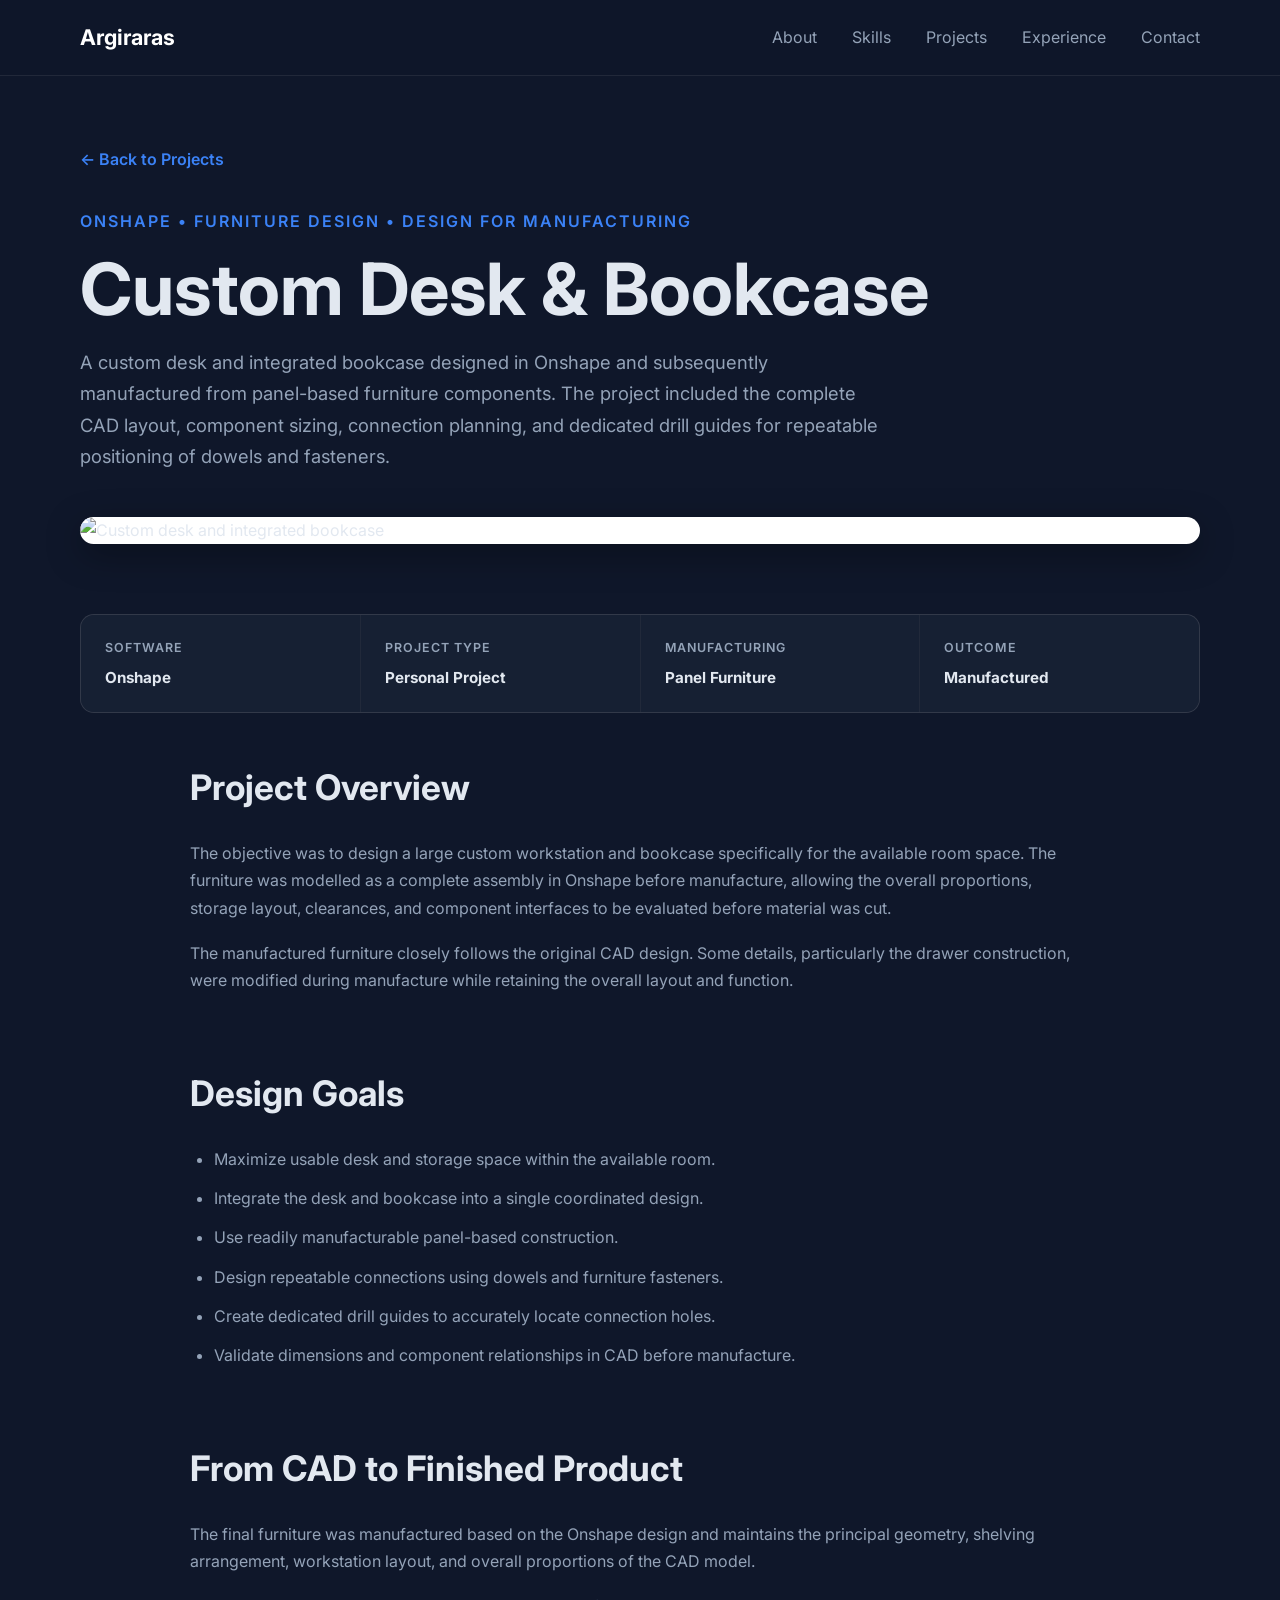
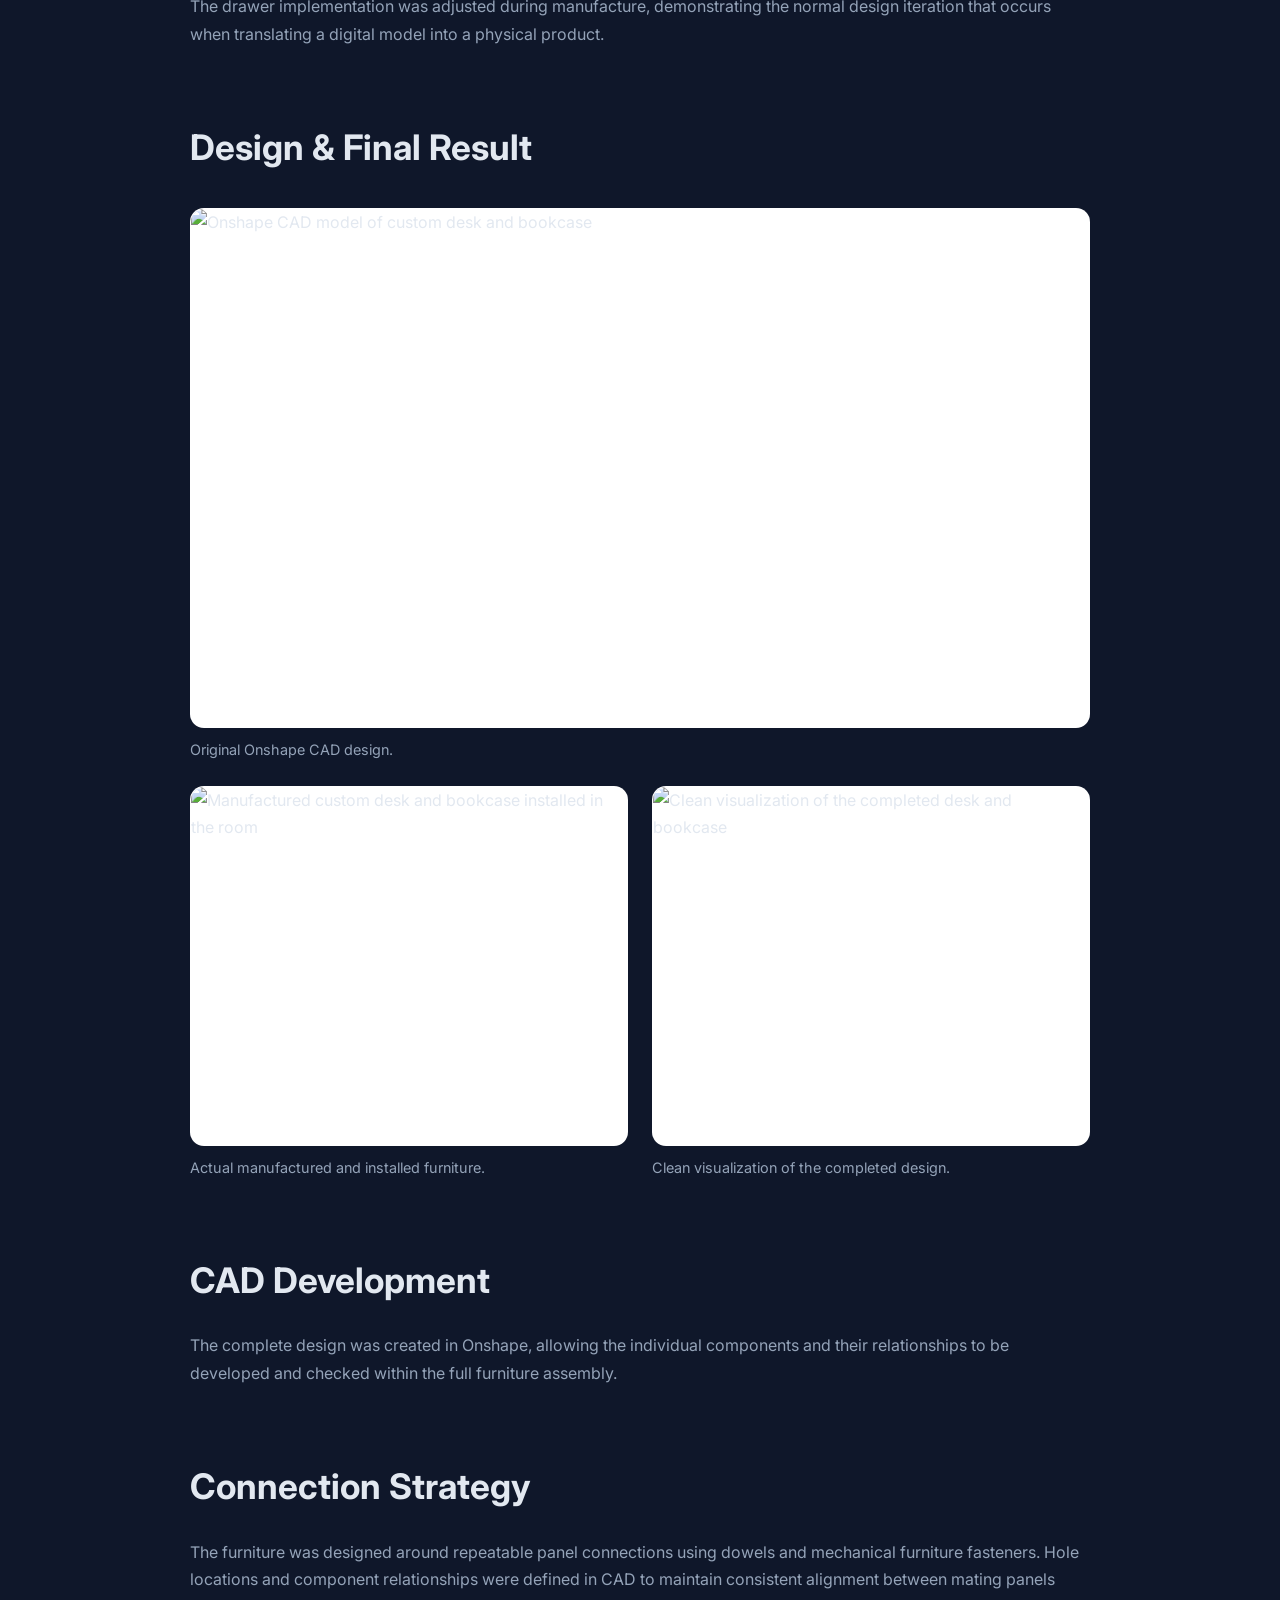
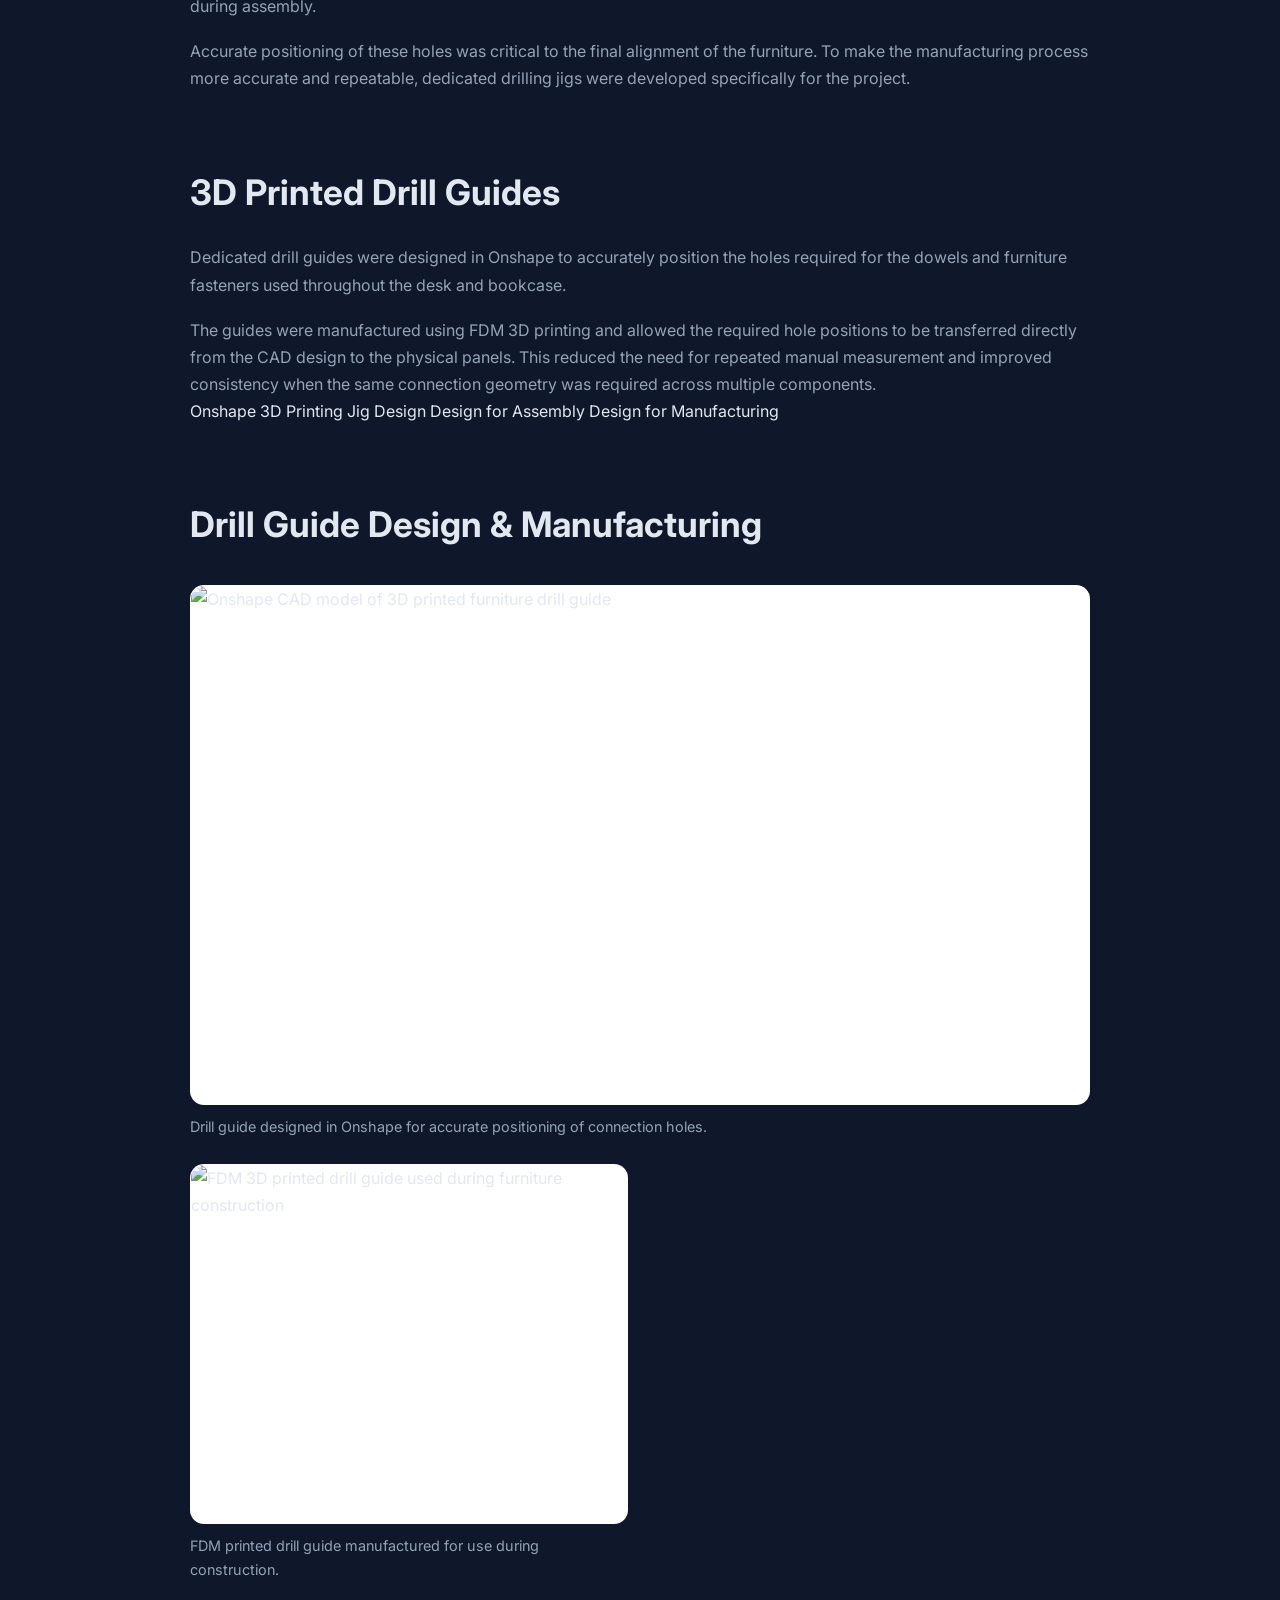
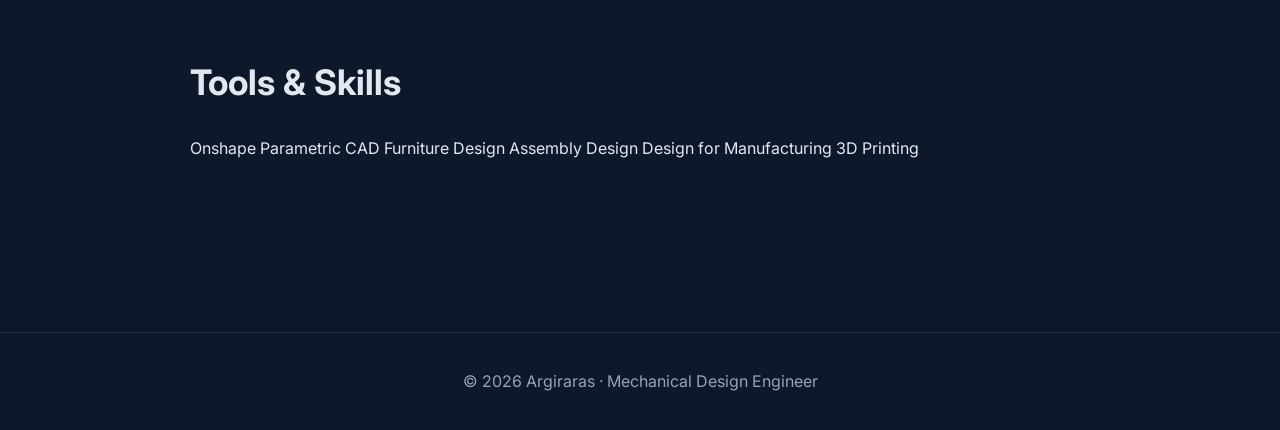
==== commit e99998be: "feat: expand desk project with 3D printed drill guides" ====
--- a/projects/desk/index.html
+++ b/projects/desk/index.html
@@ -199,17 +199,88 @@
 
         </div>
 
-        <div class="project-section">
-
-            <h2>Drill Guides</h2>
-
-            <p>
-                Dedicated drill guides were designed to improve repeatability
-                when positioning the connection holes for dowels and fasteners.
-                This reduces dependence on manual measurement during assembly.
-            </p>
-
-        </div>
+<!-- ======================================================
+     CONNECTION STRATEGY & 3D PRINTED DRILL GUIDES
+     ====================================================== -->
+
+<div class="project-section">
+
+    <h2>Connection Strategy</h2>
+
+    <p>
+        The furniture was designed around repeatable panel connections using
+        dowels and mechanical furniture fasteners. Hole locations and component
+        relationships were defined in CAD to maintain consistent alignment
+        between mating panels during assembly.
+    </p>
+
+    <p>
+        Accurate positioning of these holes was critical to the final alignment
+        of the furniture. To make the manufacturing process more accurate and
+        repeatable, dedicated drilling jigs were developed specifically for
+        the project.
+    </p>
+
+</div>
+
+
+<div class="project-section">
+
+    <h2>3D Printed Drill Guides</h2>
+
+    <p>
+        Dedicated drill guides were designed in Onshape to accurately position
+        the holes required for the dowels and furniture fasteners used throughout
+        the desk and bookcase.
+    </p>
+
+    <p>
+        The guides were manufactured using FDM 3D printing and allowed the
+        required hole positions to be transferred directly from the CAD design
+        to the physical panels. This reduced the need for repeated manual
+        measurement and improved consistency when the same connection geometry
+        was required across multiple components.
+    </p>
+
+    <div class="project-tags">
+        <span>Onshape</span>
+        <span>3D Printing</span>
+        <span>Jig Design</span>
+        <span>Design for Assembly</span>
+        <span>Design for Manufacturing</span>
+    </div>
+
+</div>
+
+
+<div class="project-section">
+
+    <h2>Drill Guide Design & Manufacturing</h2>
+
+    <div class="project-gallery">
+
+        <figure>
+            <img src="../../assets/images/projects/desk/drill-guide-cad.jpg"
+                 alt="Onshape CAD model of 3D printed furniture drill guide">
+
+            <figcaption>
+                Drill guide designed in Onshape for accurate positioning
+                of connection holes.
+            </figcaption>
+        </figure>
+
+        <figure>
+            <img src="../../assets/images/projects/desk/drill-guide-printed.jpg"
+                 alt="FDM 3D printed drill guide used during furniture construction">
+
+            <figcaption>
+                FDM printed drill guide manufactured for use during construction.
+            </figcaption>
+        </figure>
+
+    </div>
+
+</div>
 
         <div class="project-section">
 
--- a/Style.css
+++ b/Style.css
@@ -674,3 +674,55 @@
     }
 
 }
+/* ---------- Project Facts ---------- */
+
+.project-facts {
+    display: grid;
+    grid-template-columns: repeat(4, 1fr);
+    gap: 1px;
+
+    margin-bottom: 45px;
+
+    background: var(--border);
+    border: 1px solid var(--border);
+    border-radius: var(--radius);
+    overflow: hidden;
+}
+
+.project-fact {
+    display: flex;
+    flex-direction: column;
+    gap: 6px;
+
+    padding: 22px 24px;
+    background: var(--surface);
+}
+
+.fact-label {
+    color: var(--muted);
+    font-size: .78rem;
+    font-weight: 600;
+    text-transform: uppercase;
+    letter-spacing: .08em;
+}
+
+.project-fact strong {
+    color: var(--text);
+    font-size: .95rem;
+}
+
+@media (max-width: 800px) {
+
+    .project-facts {
+        grid-template-columns: repeat(2, 1fr);
+    }
+
+}
+
+@media (max-width: 450px) {
+
+    .project-facts {
+        grid-template-columns: 1fr;
+    }
+
+}
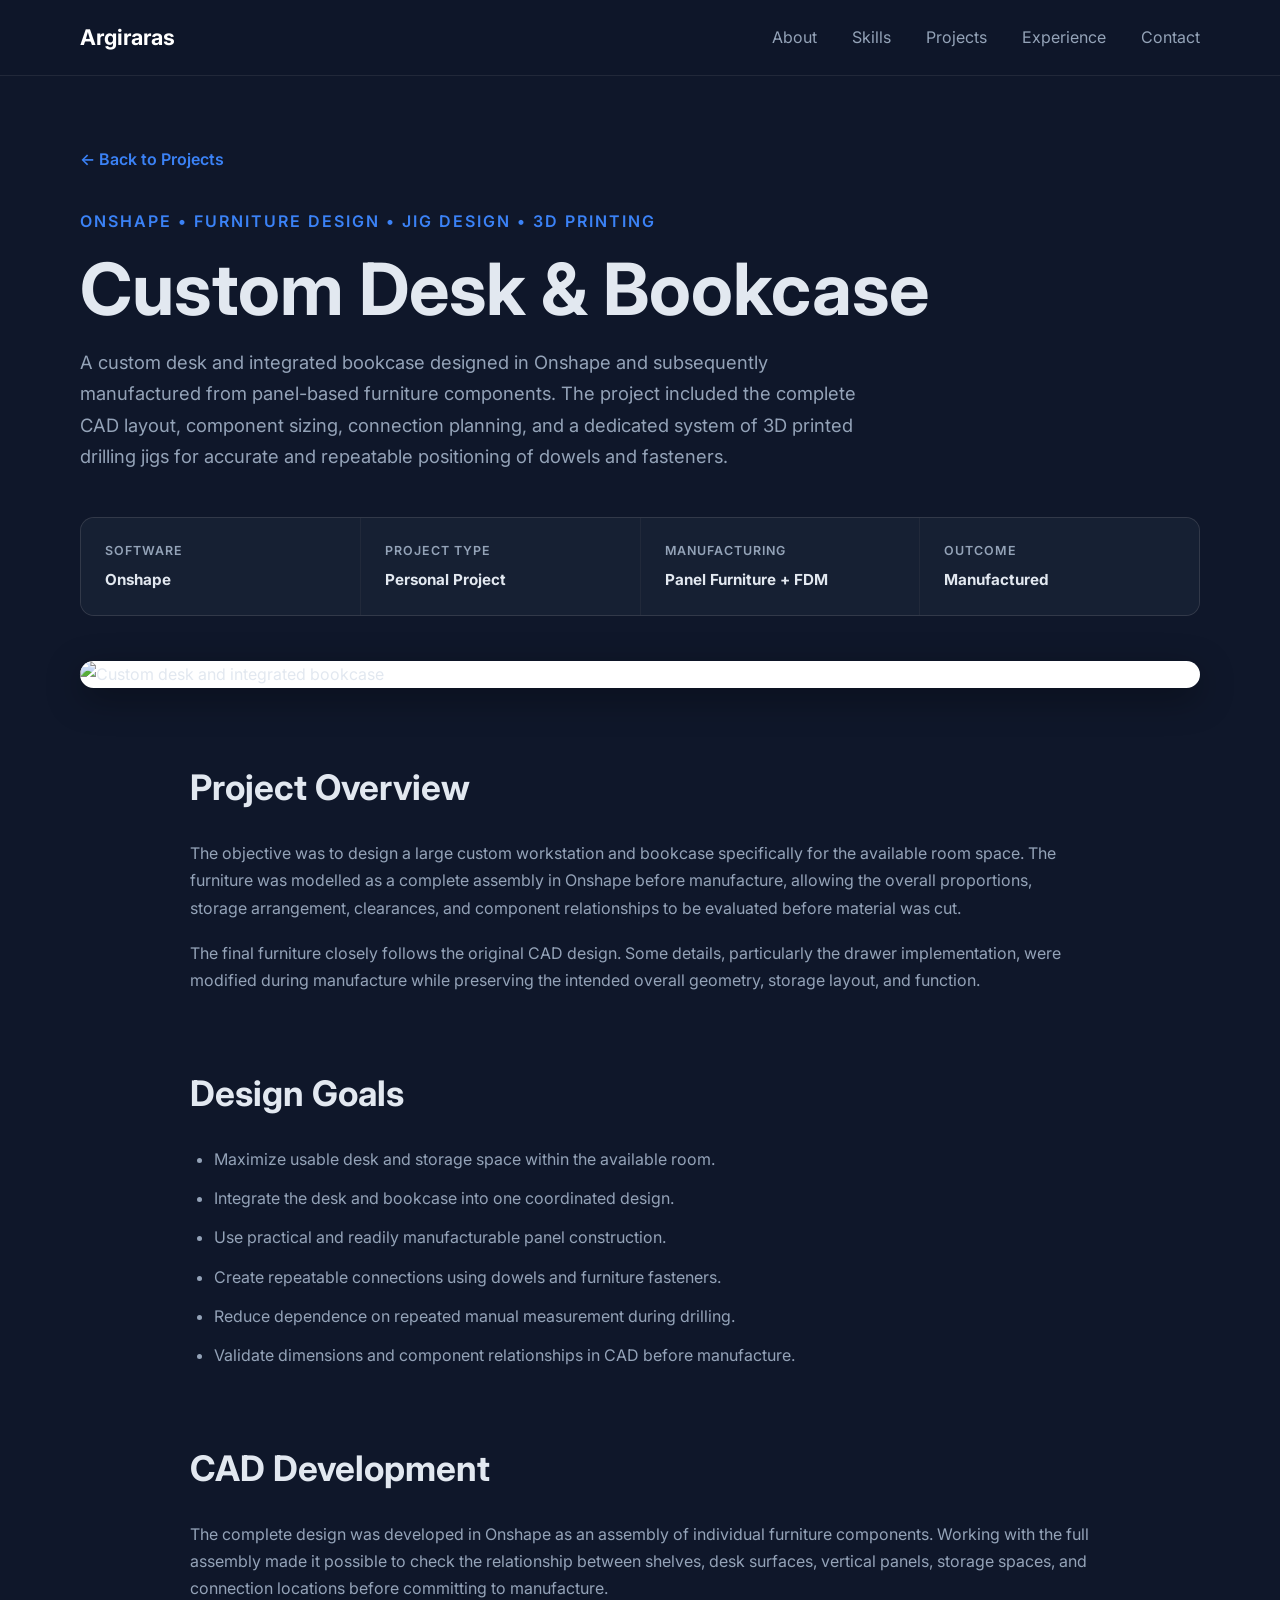
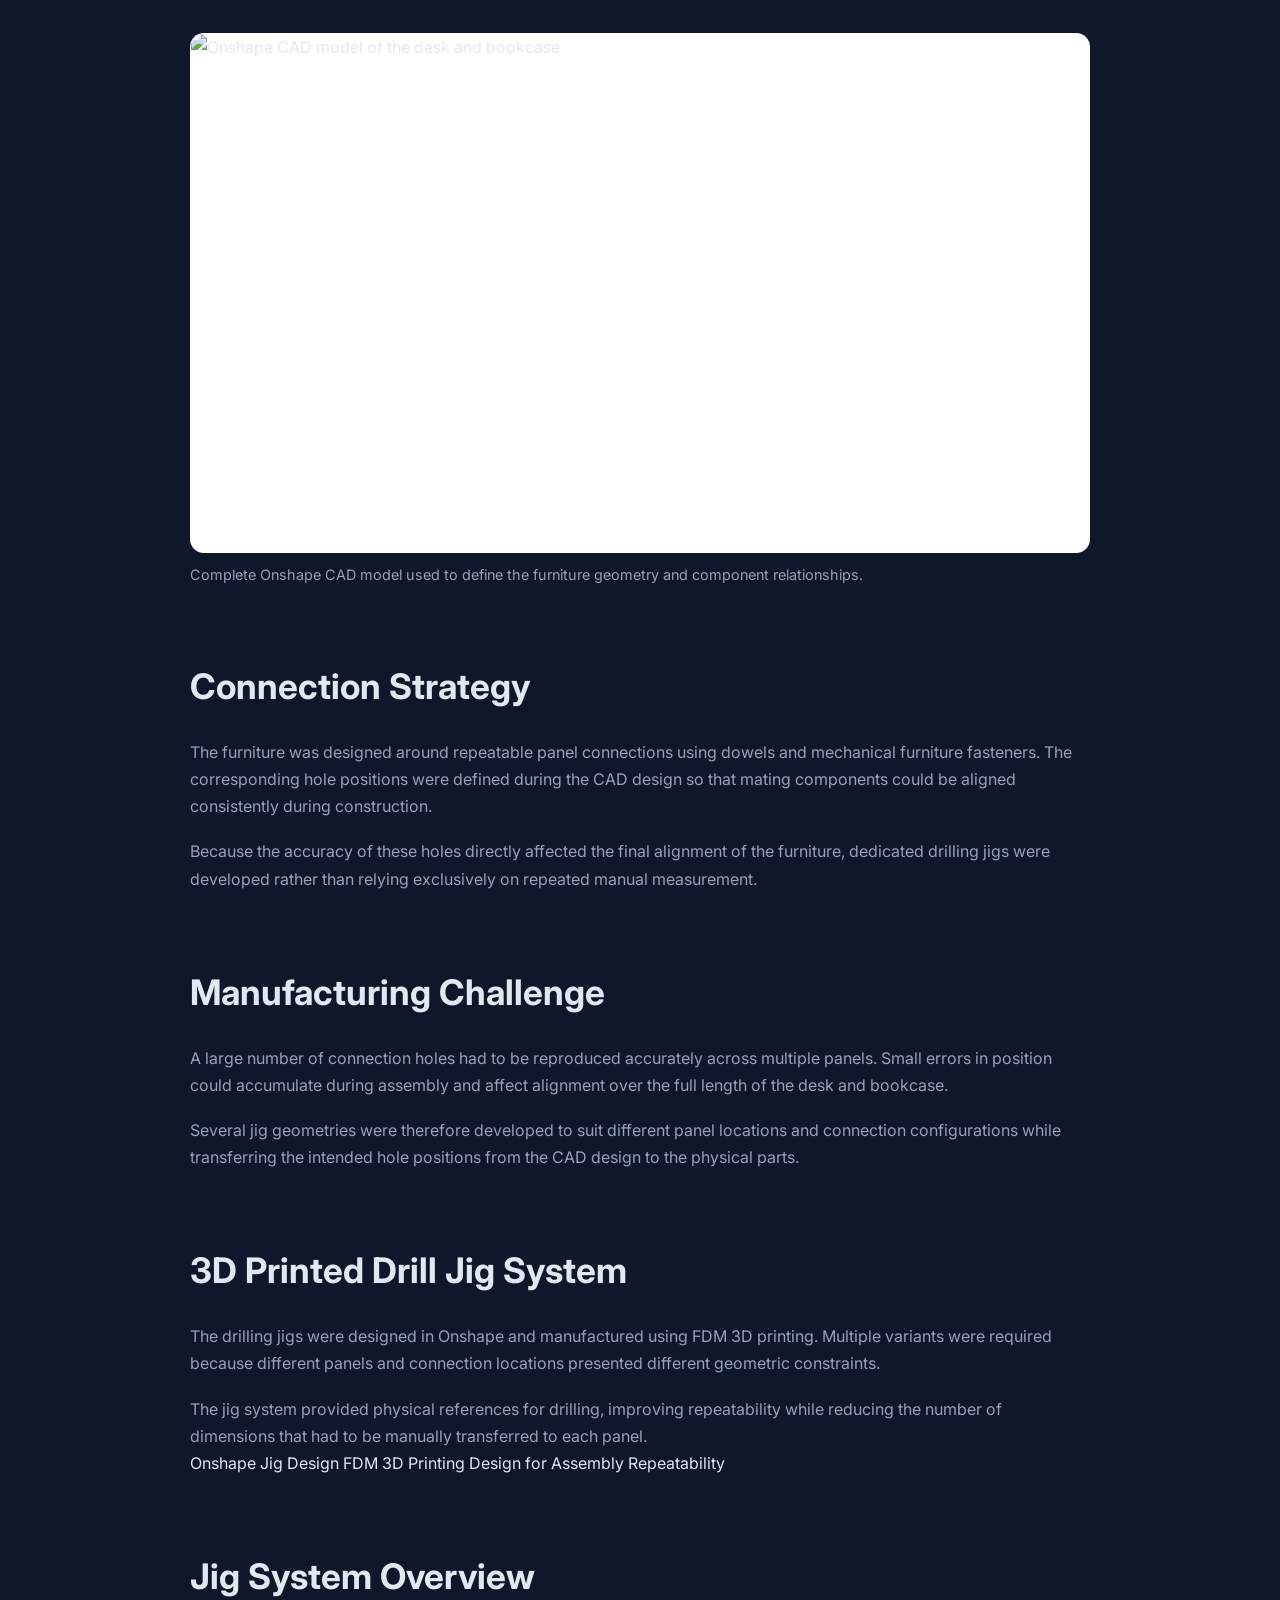
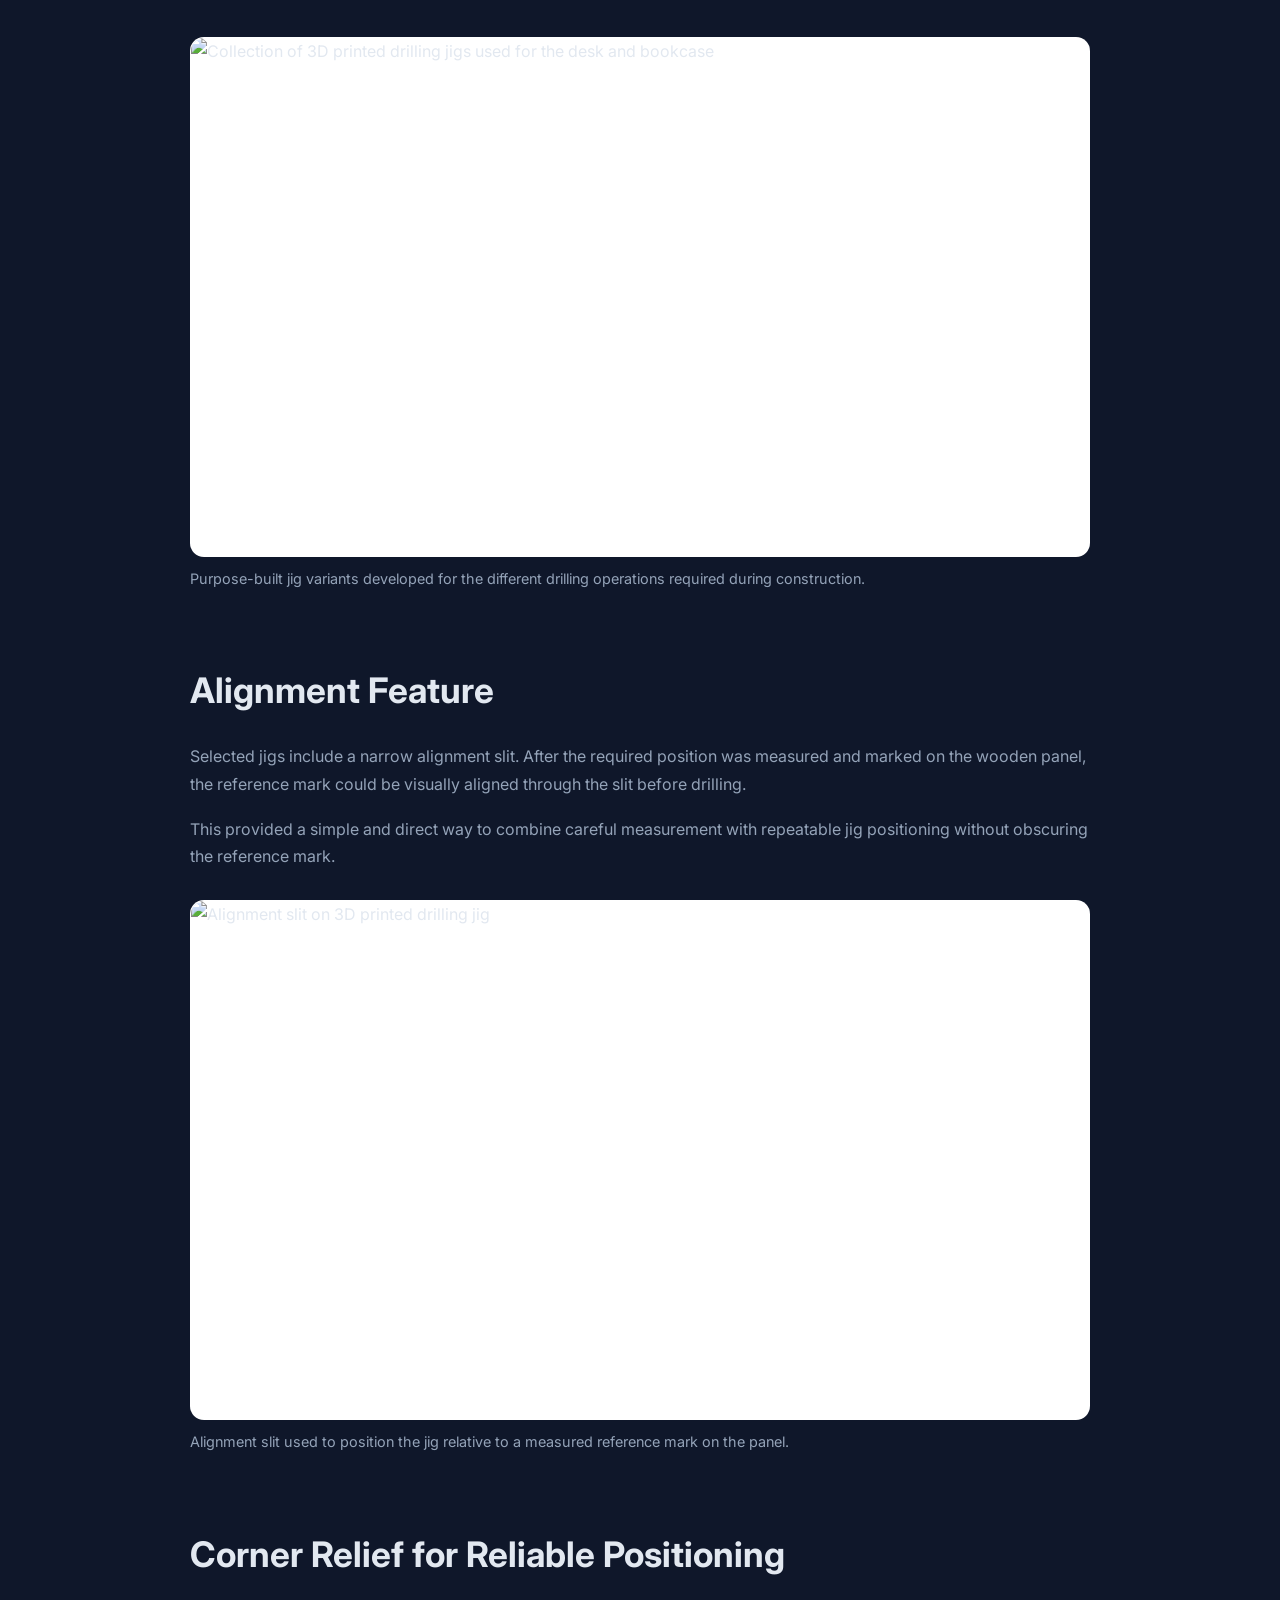
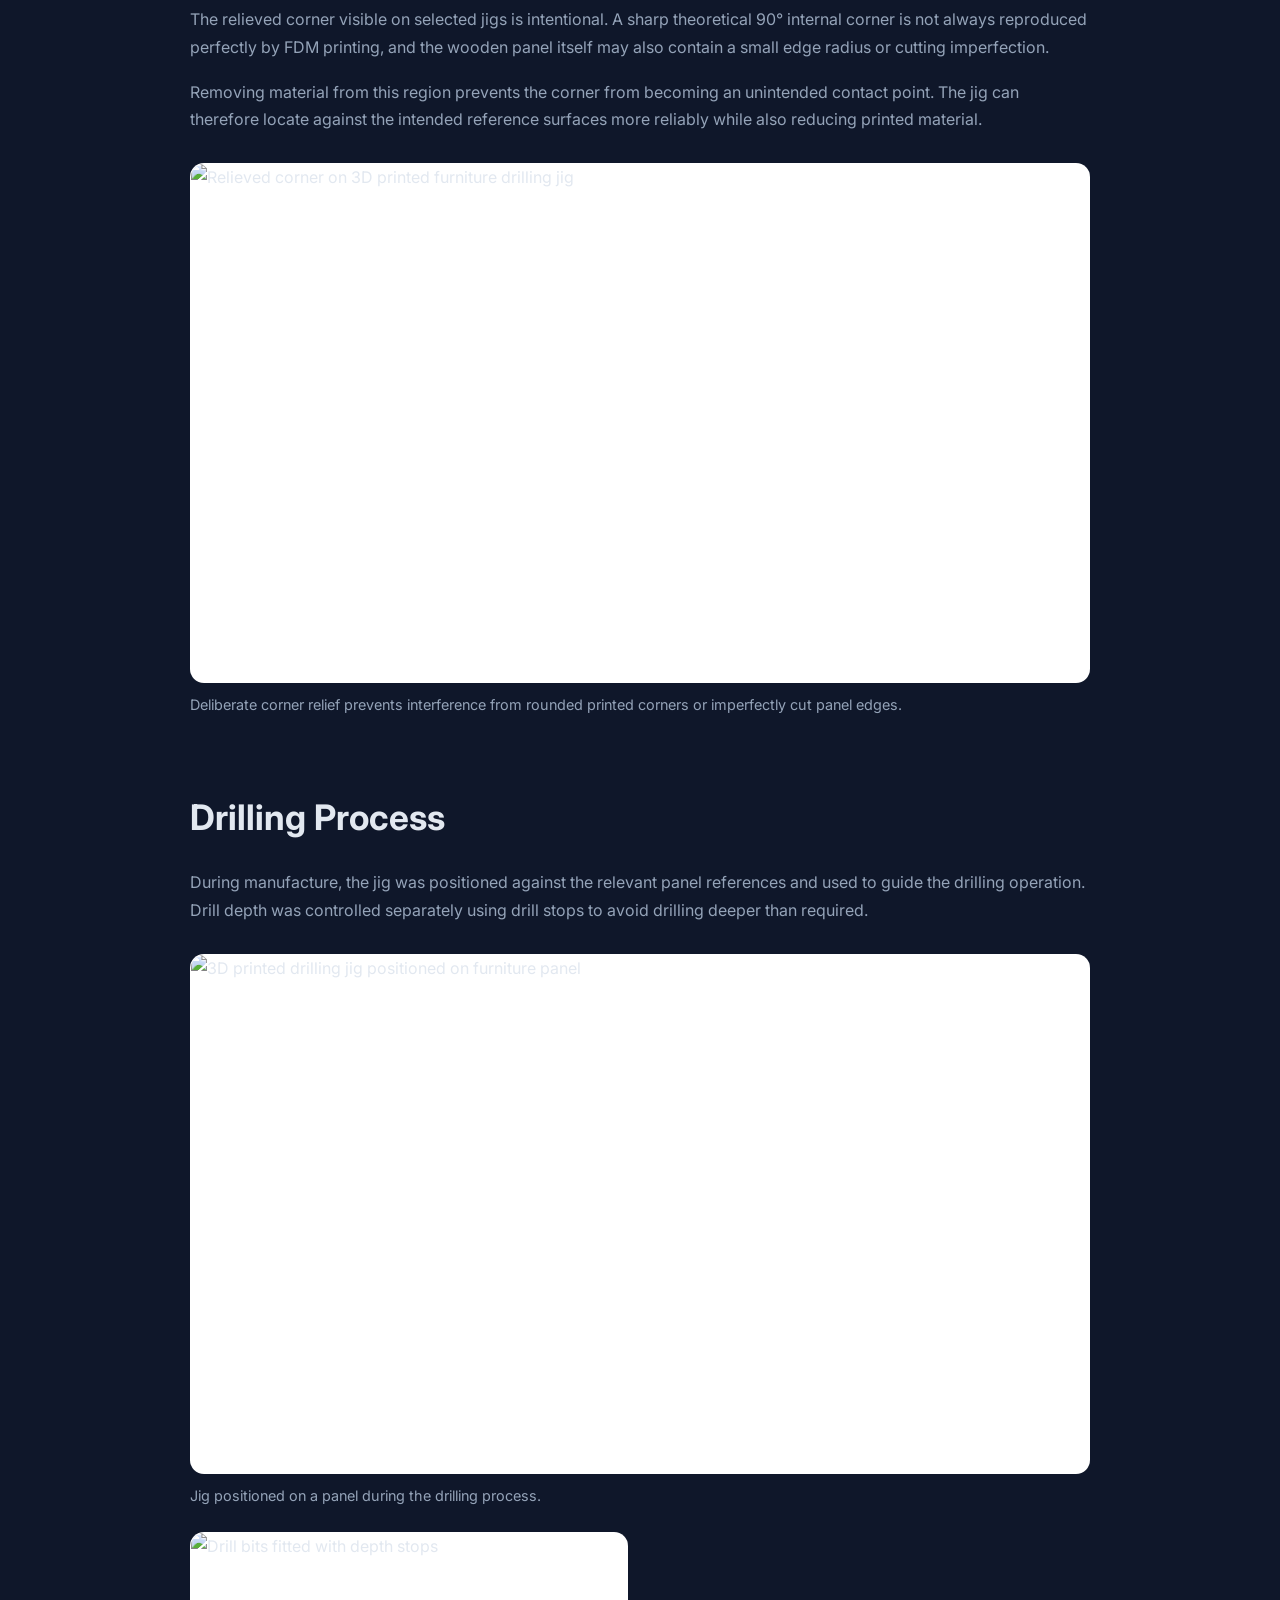
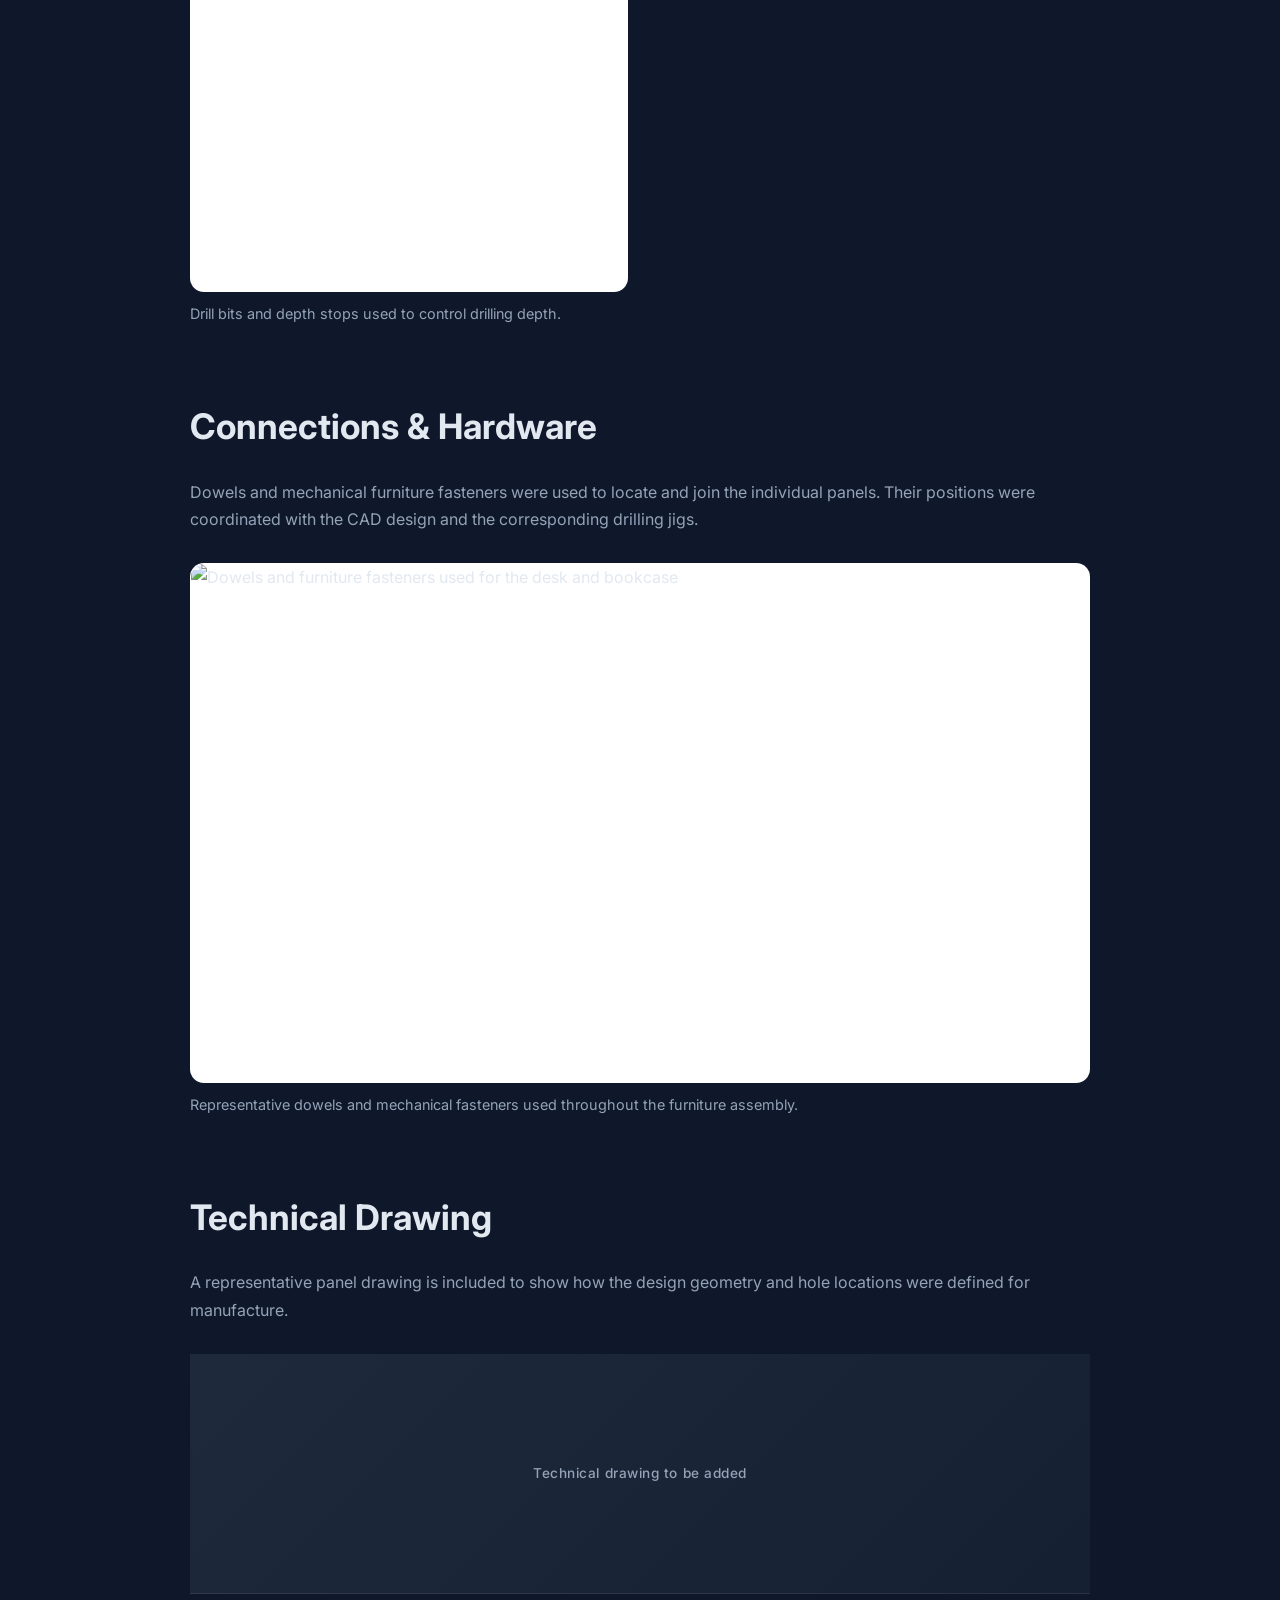
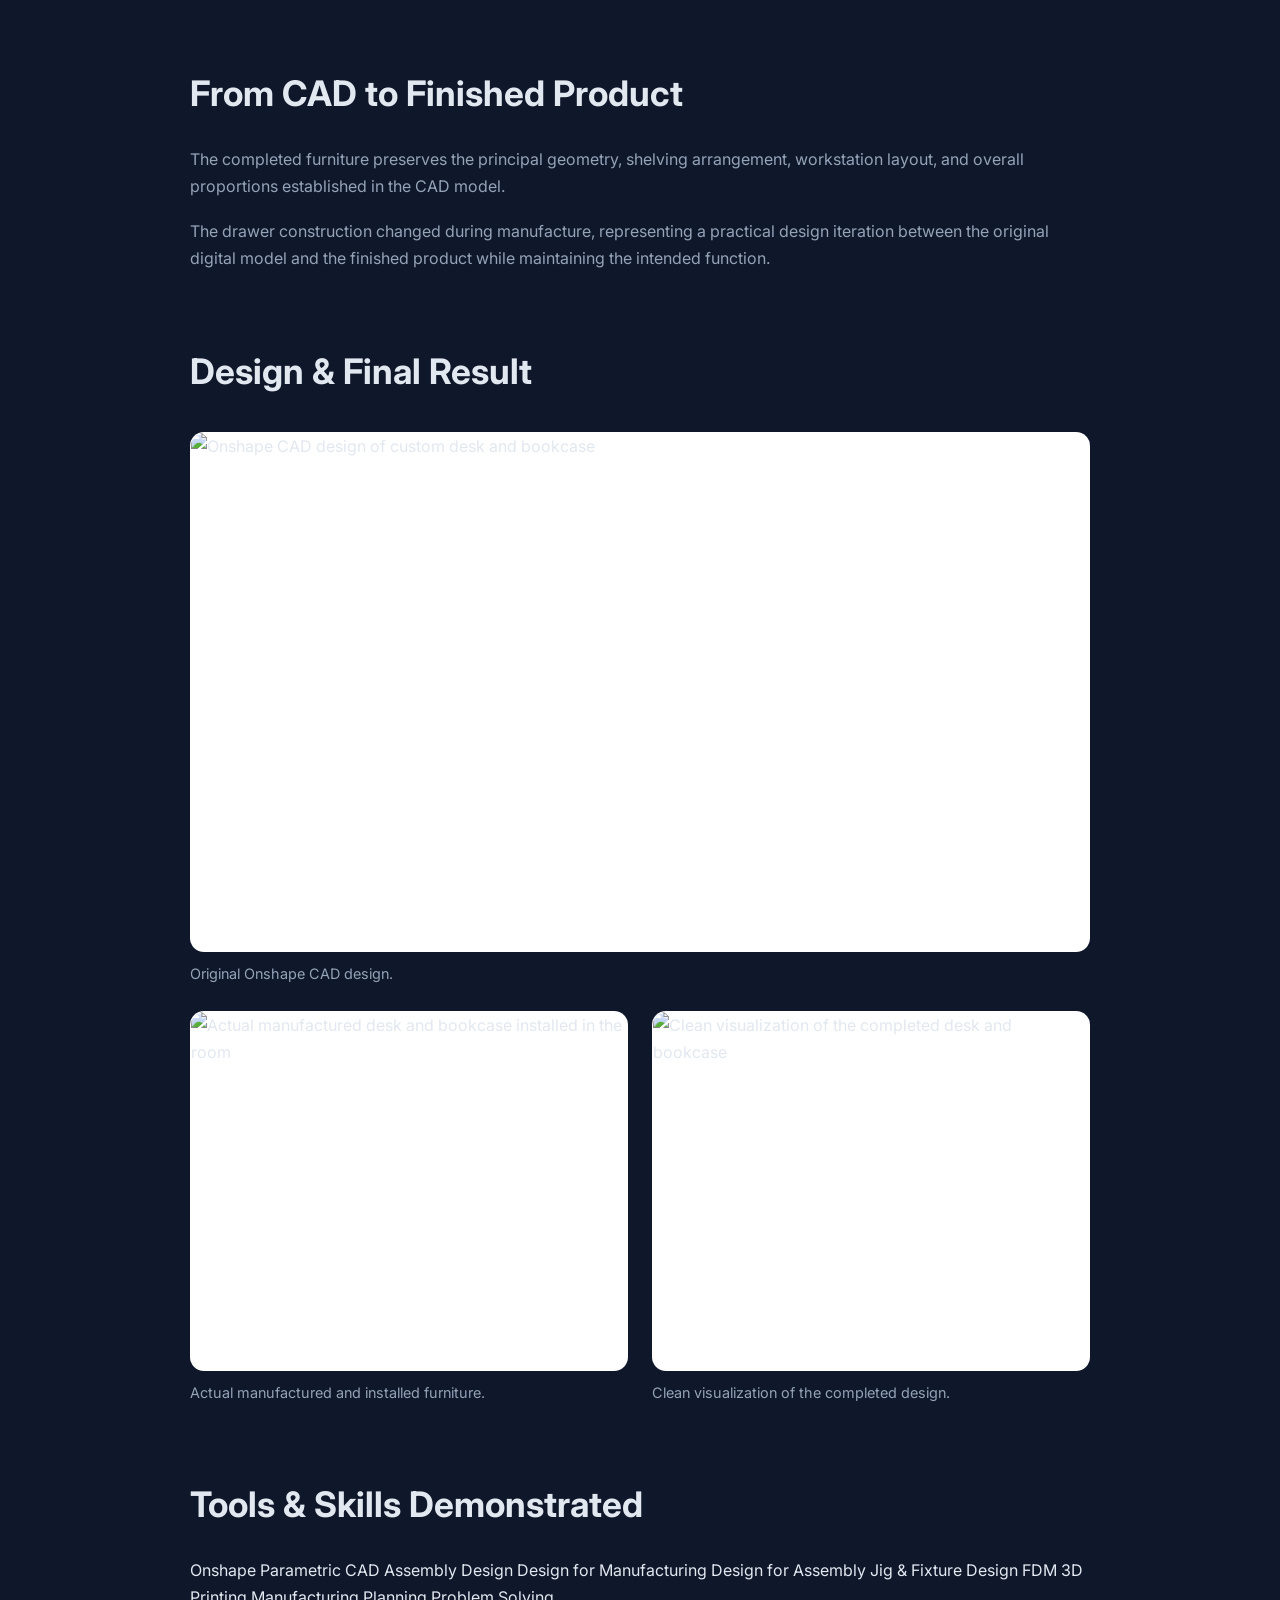
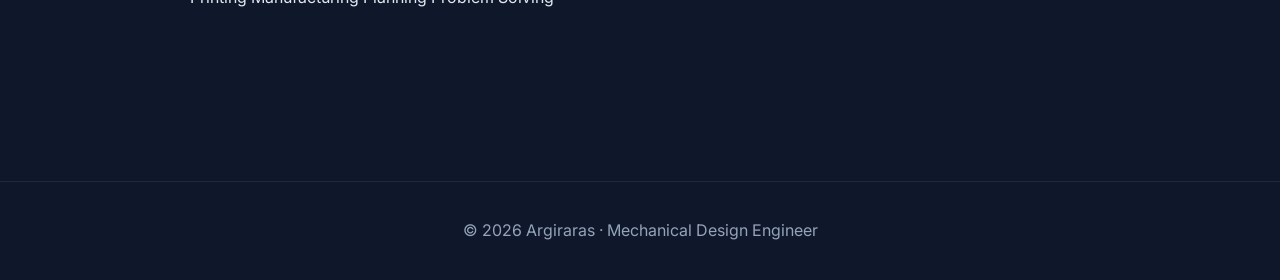
==== commit e6c4ca15: "refactor: finalize desk and drill jig case study" ====
--- a/projects/desk/index.html
+++ b/projects/desk/index.html
@@ -7,7 +7,7 @@
     <title>Custom Desk & Bookcase | Argiraras</title>
 
     <meta name="description"
-          content="Custom desk and bookcase designed in Onshape, including CAD development, furniture construction methods, and dedicated drill guides for accurate assembly.">
+          content="Custom desk and integrated bookcase designed in Onshape and manufactured using purpose-built 3D printed drilling jigs for accurate and repeatable assembly.">
 
     <link rel="stylesheet" href="../../Style.css">
 
@@ -40,6 +40,7 @@
     </div>
 </header>
 
+
 <main>
 
 <section class="project-detail">
@@ -50,10 +51,15 @@
             ← Back to Projects
         </a>
 
+
+        <!-- ==================================================
+             PROJECT HEADER
+             ================================================== -->
+
         <div class="project-header">
 
             <p class="eyebrow">
-                Onshape • Furniture Design • Design for Manufacturing
+                Onshape • Furniture Design • Jig Design • 3D Printing
             </p>
 
             <h1>
@@ -61,20 +67,19 @@
             </h1>
 
             <p class="project-intro">
-                A custom desk and integrated bookcase designed in Onshape and subsequently
-                manufactured from panel-based furniture components. The project included
-                the complete CAD layout, component sizing, connection planning, and
-                dedicated drill guides for repeatable positioning of dowels and fasteners.
-            </p>
-
-        </div>
-
-        <div class="project-hero">
-
-            <img src="../../assets/images/projects/desk/desk-finished-visualization.jpg"
-                 alt="Custom desk and integrated bookcase">
-
-        </div>
+                A custom desk and integrated bookcase designed in Onshape and
+                subsequently manufactured from panel-based furniture components.
+                The project included the complete CAD layout, component sizing,
+                connection planning, and a dedicated system of 3D printed drilling
+                jigs for accurate and repeatable positioning of dowels and fasteners.
+            </p>
+
+        </div>
+
+
+        <!-- ==================================================
+             PROJECT FACTS
+             ================================================== -->
 
         <div class="project-facts">
 
@@ -90,7 +95,7 @@
 
             <div class="project-fact">
                 <span class="fact-label">Manufacturing</span>
-                <strong>Panel Furniture</strong>
+                <strong>Panel Furniture + FDM</strong>
             </div>
 
             <div class="project-fact">
@@ -100,6 +105,23 @@
 
         </div>
 
+
+        <!-- ==================================================
+             HERO IMAGE
+             ================================================== -->
+
+        <div class="project-hero">
+
+            <img src="../../assets/images/projects/desk/desk-finished-visualization.jpg"
+                 alt="Custom desk and integrated bookcase">
+
+        </div>
+
+
+        <!-- ==================================================
+             PROJECT OVERVIEW
+             ================================================== -->
+
         <div class="project-section">
 
             <h2>Project Overview</h2>
@@ -108,17 +130,23 @@
                 The objective was to design a large custom workstation and bookcase
                 specifically for the available room space. The furniture was modelled
                 as a complete assembly in Onshape before manufacture, allowing the
-                overall proportions, storage layout, clearances, and component
-                interfaces to be evaluated before material was cut.
-            </p>
-
-            <p>
-                The manufactured furniture closely follows the original CAD design.
-                Some details, particularly the drawer construction, were modified
-                during manufacture while retaining the overall layout and function.
-            </p>
-
-        </div>
+                overall proportions, storage arrangement, clearances, and component
+                relationships to be evaluated before material was cut.
+            </p>
+
+            <p>
+                The final furniture closely follows the original CAD design. Some
+                details, particularly the drawer implementation, were modified during
+                manufacture while preserving the intended overall geometry, storage
+                layout, and function.
+            </p>
+
+        </div>
+
+
+        <!-- ==================================================
+             DESIGN GOALS
+             ================================================== -->
 
         <div class="project-section">
 
@@ -126,173 +154,421 @@
 
             <ul class="project-list">
                 <li>Maximize usable desk and storage space within the available room.</li>
-                <li>Integrate the desk and bookcase into a single coordinated design.</li>
-                <li>Use readily manufacturable panel-based construction.</li>
-                <li>Design repeatable connections using dowels and furniture fasteners.</li>
-                <li>Create dedicated drill guides to accurately locate connection holes.</li>
+                <li>Integrate the desk and bookcase into one coordinated design.</li>
+                <li>Use practical and readily manufacturable panel construction.</li>
+                <li>Create repeatable connections using dowels and furniture fasteners.</li>
+                <li>Reduce dependence on repeated manual measurement during drilling.</li>
                 <li>Validate dimensions and component relationships in CAD before manufacture.</li>
             </ul>
 
         </div>
-        
-        <div class="project-section">
-
-           <h2>From CAD to Finished Product</h2>
-
-           <p>
-               The final furniture was manufactured based on the Onshape design and
-               maintains the principal geometry, shelving arrangement, workstation
-               layout, and overall proportions of the CAD model.
-           </p>
-
-           <p>
-               The drawer implementation was adjusted during manufacture, demonstrating
-               the normal design iteration that occurs when translating a digital model
-               into a physical product.
-           </p>
-
-        </div>
-
-        <div class="project-section">
-
-           <h2>Design & Final Result</h2>
-
-           <div class="project-gallery">
-
-               <figure>
-                   <img src="../../assets/images/projects/desk/desk-cad.png"
-                        alt="Onshape CAD model of custom desk and bookcase">
-                   <figcaption>
+
+
+        <!-- ==================================================
+             CAD DEVELOPMENT
+             ================================================== -->
+
+        <div class="project-section">
+
+            <h2>CAD Development</h2>
+
+            <p>
+                The complete design was developed in Onshape as an assembly of
+                individual furniture components. Working with the full assembly made
+                it possible to check the relationship between shelves, desk surfaces,
+                vertical panels, storage spaces, and connection locations before
+                committing to manufacture.
+            </p>
+
+            <div class="project-gallery">
+
+                <figure>
+                    <img src="../../assets/images/projects/desk/desk-cad.png"
+                         alt="Onshape CAD model of the desk and bookcase">
+
+                    <figcaption>
+                        Complete Onshape CAD model used to define the furniture geometry
+                        and component relationships.
+                    </figcaption>
+                </figure>
+
+            </div>
+
+        </div>
+
+
+        <!-- ==================================================
+             CONNECTION STRATEGY
+             ================================================== -->
+
+        <div class="project-section">
+
+            <h2>Connection Strategy</h2>
+
+            <p>
+                The furniture was designed around repeatable panel connections using
+                dowels and mechanical furniture fasteners. The corresponding hole
+                positions were defined during the CAD design so that mating components
+                could be aligned consistently during construction.
+            </p>
+
+            <p>
+                Because the accuracy of these holes directly affected the final
+                alignment of the furniture, dedicated drilling jigs were developed
+                rather than relying exclusively on repeated manual measurement.
+            </p>
+
+        </div>
+
+
+        <!-- ==================================================
+             MANUFACTURING CHALLENGE
+             ================================================== -->
+
+        <div class="project-section">
+
+            <h2>Manufacturing Challenge</h2>
+
+            <p>
+                A large number of connection holes had to be reproduced accurately
+                across multiple panels. Small errors in position could accumulate
+                during assembly and affect alignment over the full length of the desk
+                and bookcase.
+            </p>
+
+            <p>
+                Several jig geometries were therefore developed to suit different
+                panel locations and connection configurations while transferring the
+                intended hole positions from the CAD design to the physical parts.
+            </p>
+
+        </div>
+
+
+        <!-- ==================================================
+             3D PRINTED DRILL JIG SYSTEM
+             ================================================== -->
+
+        <div class="project-section">
+
+            <h2>3D Printed Drill Jig System</h2>
+
+            <p>
+                The drilling jigs were designed in Onshape and manufactured using FDM
+                3D printing. Multiple variants were required because different panels
+                and connection locations presented different geometric constraints.
+            </p>
+
+            <p>
+                The jig system provided physical references for drilling, improving
+                repeatability while reducing the number of dimensions that had to be
+                manually transferred to each panel.
+            </p>
+
+            <div class="project-tags">
+                <span>Onshape</span>
+                <span>Jig Design</span>
+                <span>FDM 3D Printing</span>
+                <span>Design for Assembly</span>
+                <span>Repeatability</span>
+            </div>
+
+        </div>
+
+
+        <!-- ==================================================
+             JIG SYSTEM OVERVIEW
+             ================================================== -->
+
+        <div class="project-section">
+
+            <h2>Jig System Overview</h2>
+
+            <div class="project-gallery">
+
+                <figure>
+                    <img src="../../assets/images/projects/desk/jigs-all.jpg"
+                         alt="Collection of 3D printed drilling jigs used for the desk and bookcase">
+
+                    <figcaption>
+                        Purpose-built jig variants developed for the different drilling
+                        operations required during construction.
+                    </figcaption>
+                </figure>
+
+            </div>
+
+        </div>
+
+
+        <!-- ==================================================
+             ALIGNMENT FEATURE
+             ================================================== -->
+
+        <div class="project-section">
+
+            <h2>Alignment Feature</h2>
+
+            <p>
+                Selected jigs include a narrow alignment slit. After the required
+                position was measured and marked on the wooden panel, the reference
+                mark could be visually aligned through the slit before drilling.
+            </p>
+
+            <p>
+                This provided a simple and direct way to combine careful measurement
+                with repeatable jig positioning without obscuring the reference mark.
+            </p>
+
+            <div class="project-gallery">
+
+                <figure>
+                    <img src="../../assets/images/projects/desk/jig-alignment-slit.jpg"
+                         alt="Alignment slit on 3D printed drilling jig">
+
+                    <figcaption>
+                        Alignment slit used to position the jig relative to a measured
+                        reference mark on the panel.
+                    </figcaption>
+                </figure>
+
+            </div>
+
+        </div>
+
+
+        <!-- ==================================================
+             CORNER RELIEF
+             ================================================== -->
+
+        <div class="project-section">
+
+            <h2>Corner Relief for Reliable Positioning</h2>
+
+            <p>
+                The relieved corner visible on selected jigs is intentional. A sharp
+                theoretical 90° internal corner is not always reproduced perfectly by
+                FDM printing, and the wooden panel itself may also contain a small edge
+                radius or cutting imperfection.
+            </p>
+
+            <p>
+                Removing material from this region prevents the corner from becoming
+                an unintended contact point. The jig can therefore locate against the
+                intended reference surfaces more reliably while also reducing printed
+                material.
+            </p>
+
+            <div class="project-gallery">
+
+                <figure>
+                    <img src="../../assets/images/projects/desk/jig-corner-relief.jpg"
+                         alt="Relieved corner on 3D printed furniture drilling jig">
+
+                    <figcaption>
+                        Deliberate corner relief prevents interference from rounded
+                        printed corners or imperfectly cut panel edges.
+                    </figcaption>
+                </figure>
+
+            </div>
+
+        </div>
+
+
+        <!-- ==================================================
+             JIGS IN USE
+             ================================================== -->
+
+        <div class="project-section">
+
+            <h2>Drilling Process</h2>
+
+            <p>
+                During manufacture, the jig was positioned against the relevant panel
+                references and used to guide the drilling operation. Drill depth was
+                controlled separately using drill stops to avoid drilling deeper than
+                required.
+            </p>
+
+            <div class="project-gallery">
+
+                <figure>
+                    <img src="../../assets/images/projects/desk/jig-in-use.jpg"
+                         alt="3D printed drilling jig positioned on furniture panel">
+
+                    <figcaption>
+                        Jig positioned on a panel during the drilling process.
+                    </figcaption>
+                </figure>
+
+                <figure>
+                    <img src="../../assets/images/projects/desk/drill-bits-stops.jpg"
+                         alt="Drill bits fitted with depth stops">
+
+                    <figcaption>
+                        Drill bits and depth stops used to control drilling depth.
+                    </figcaption>
+                </figure>
+
+            </div>
+
+        </div>
+
+
+        <!-- ==================================================
+             FASTENERS
+             ================================================== -->
+
+        <div class="project-section">
+
+            <h2>Connections & Hardware</h2>
+
+            <p>
+                Dowels and mechanical furniture fasteners were used to locate and join
+                the individual panels. Their positions were coordinated with the CAD
+                design and the corresponding drilling jigs.
+            </p>
+
+            <div class="project-gallery">
+
+                <figure>
+                    <img src="../../assets/images/projects/desk/fasteners-dowels.jpg"
+                         alt="Dowels and furniture fasteners used for the desk and bookcase">
+
+                    <figcaption>
+                        Representative dowels and mechanical fasteners used throughout
+                        the furniture assembly.
+                    </figcaption>
+                </figure>
+
+            </div>
+
+        </div>
+
+
+        <!-- ==================================================
+             TECHNICAL DRAWING
+             ================================================== -->
+
+        <div class="project-section">
+
+            <h2>Technical Drawing</h2>
+
+            <p>
+                A representative panel drawing is included to show how the design
+                geometry and hole locations were defined for manufacture.
+            </p>
+
+            <div class="project-gallery">
+
+                <figure class="drawing-placeholder">
+
+                    <!--
+                    When the drawing is ready, replace this placeholder with:
+
+                    <img src="../../assets/images/projects/desk/desk-panel-drawing.png"
+                         alt="Technical drawing of one desk panel">
+
+                    <figcaption>
+                        Representative panel drawing showing dimensions and hole locations.
+                    </figcaption>
+                    -->
+
+                    <div class="project-placeholder">
+                        <span>Technical drawing to be added</span>
+                    </div>
+
+                </figure>
+
+            </div>
+
+        </div>
+
+
+        <!-- ==================================================
+             CAD TO REAL PRODUCT
+             ================================================== -->
+
+        <div class="project-section">
+
+            <h2>From CAD to Finished Product</h2>
+
+            <p>
+                The completed furniture preserves the principal geometry, shelving
+                arrangement, workstation layout, and overall proportions established
+                in the CAD model.
+            </p>
+
+            <p>
+                The drawer construction changed during manufacture, representing a
+                practical design iteration between the original digital model and the
+                finished product while maintaining the intended function.
+            </p>
+
+        </div>
+
+
+        <!-- ==================================================
+             DESIGN & FINAL RESULT
+             ================================================== -->
+
+        <div class="project-section">
+
+            <h2>Design & Final Result</h2>
+
+            <div class="project-gallery">
+
+                <figure>
+                    <img src="../../assets/images/projects/desk/desk-cad.png"
+                         alt="Onshape CAD design of custom desk and bookcase">
+
+                    <figcaption>
                         Original Onshape CAD design.
-                   </figcaption>
-               </figure>
-
-               <figure>
-                   <img src="../../assets/images/projects/desk/desk-finished-photo.jpg"
-                        alt="Manufactured custom desk and bookcase installed in the room">
-                   <figcaption>
-                       Actual manufactured and installed furniture.
-                   </figcaption>
-               </figure>
-
-               <figure>
-                   <img src="../../assets/images/projects/desk/desk-finished-visualization.jpg"
-                        alt="Clean visualization of the completed desk and bookcase">
-                   <figcaption>
-                       Clean visualization of the completed design.
-                   </figcaption>
-               </figure>
-
-            </div>
-
-        </div>
-
-        <div class="project-section">
-
-            <h2>CAD Development</h2>
-
-            <p>
-                The complete design was created in Onshape, allowing the individual
-                components and their relationships to be developed and checked
-                within the full furniture assembly.
-            </p>
-
-        </div>
-
-<!-- ======================================================
-     CONNECTION STRATEGY & 3D PRINTED DRILL GUIDES
-     ====================================================== -->
-
-<div class="project-section">
-
-    <h2>Connection Strategy</h2>
-
-    <p>
-        The furniture was designed around repeatable panel connections using
-        dowels and mechanical furniture fasteners. Hole locations and component
-        relationships were defined in CAD to maintain consistent alignment
-        between mating panels during assembly.
-    </p>
-
-    <p>
-        Accurate positioning of these holes was critical to the final alignment
-        of the furniture. To make the manufacturing process more accurate and
-        repeatable, dedicated drilling jigs were developed specifically for
-        the project.
-    </p>
-
-</div>
-
-
-<div class="project-section">
-
-    <h2>3D Printed Drill Guides</h2>
-
-    <p>
-        Dedicated drill guides were designed in Onshape to accurately position
-        the holes required for the dowels and furniture fasteners used throughout
-        the desk and bookcase.
-    </p>
-
-    <p>
-        The guides were manufactured using FDM 3D printing and allowed the
-        required hole positions to be transferred directly from the CAD design
-        to the physical panels. This reduced the need for repeated manual
-        measurement and improved consistency when the same connection geometry
-        was required across multiple components.
-    </p>
-
-    <div class="project-tags">
-        <span>Onshape</span>
-        <span>3D Printing</span>
-        <span>Jig Design</span>
-        <span>Design for Assembly</span>
-        <span>Design for Manufacturing</span>
-    </div>
-
-</div>
-
-
-<div class="project-section">
-
-    <h2>Drill Guide Design & Manufacturing</h2>
-
-    <div class="project-gallery">
-
-        <figure>
-            <img src="../../assets/images/projects/desk/drill-guide-cad.jpg"
-                 alt="Onshape CAD model of 3D printed furniture drill guide">
-
-            <figcaption>
-                Drill guide designed in Onshape for accurate positioning
-                of connection holes.
-            </figcaption>
-        </figure>
-
-        <figure>
-            <img src="../../assets/images/projects/desk/drill-guide-printed.jpg"
-                 alt="FDM 3D printed drill guide used during furniture construction">
-
-            <figcaption>
-                FDM printed drill guide manufactured for use during construction.
-            </figcaption>
-        </figure>
-
-    </div>
-
-</div>
-
-        <div class="project-section">
-
-            <h2>Tools & Skills</h2>
+                    </figcaption>
+                </figure>
+
+                <figure>
+                    <img src="../../assets/images/projects/desk/desk-finished-photo.jpg"
+                         alt="Actual manufactured desk and bookcase installed in the room">
+
+                    <figcaption>
+                        Actual manufactured and installed furniture.
+                    </figcaption>
+                </figure>
+
+                <figure>
+                    <img src="../../assets/images/projects/desk/desk-finished-visualization.jpg"
+                         alt="Clean visualization of the completed desk and bookcase">
+
+                    <figcaption>
+                        Clean visualization of the completed design.
+                    </figcaption>
+                </figure>
+
+            </div>
+
+        </div>
+
+
+        <!-- ==================================================
+             TOOLS & SKILLS
+             ================================================== -->
+
+        <div class="project-section">
+
+            <h2>Tools & Skills Demonstrated</h2>
 
             <div class="project-tags">
                 <span>Onshape</span>
                 <span>Parametric CAD</span>
-                <span>Furniture Design</span>
                 <span>Assembly Design</span>
                 <span>Design for Manufacturing</span>
-                <span>3D Printing</span>
+                <span>Design for Assembly</span>
+                <span>Jig & Fixture Design</span>
+                <span>FDM 3D Printing</span>
+                <span>Manufacturing Planning</span>
+                <span>Problem Solving</span>
             </div>
 
         </div>
@@ -302,6 +578,7 @@
 </section>
 
 </main>
+
 
 <footer>
     <div class="container">
@@ -313,6 +590,7 @@
     </div>
 </footer>
 
+
 <script src="../../main.js"></script>
 
 </body>
--- a/Style.css
+++ b/Style.css
@@ -726,3 +726,262 @@
     }
 
 }
+/* ==========================================================
+   Featured Project & Project Collections
+   ========================================================== */
+
+.section-heading {
+    max-width: 750px;
+    margin: 0 auto 55px;
+    text-align: center;
+}
+
+.section-heading h2 {
+    margin-bottom: 18px;
+}
+
+.section-intro {
+    font-size: 1.05rem;
+}
+
+
+/* ---------- Flagship Project ---------- */
+
+.featured-project {
+    display: grid;
+    grid-template-columns: 1.15fr .85fr;
+    align-items: center;
+
+    gap: 50px;
+
+    margin-bottom: 100px;
+    padding: 35px;
+
+    background: var(--surface);
+
+    border: 1px solid var(--border);
+    border-radius: 20px;
+
+    box-shadow: var(--shadow);
+}
+
+.featured-project-image {
+    overflow: hidden;
+    border-radius: 14px;
+}
+
+.featured-project-image img {
+    width: 100%;
+    height: 480px;
+
+    object-fit: cover;
+
+    transition: transform .5s ease;
+}
+
+.featured-project-image:hover img {
+    transform: scale(1.025);
+}
+
+.featured-project-content h3 {
+    margin-bottom: 18px;
+
+    color: var(--text);
+
+    font-size: clamp(1.7rem, 3vw, 2.4rem);
+}
+
+.featured-project-content > p {
+    margin-bottom: 22px;
+}
+
+.project-type {
+    margin-bottom: 10px !important;
+
+    color: var(--primary) !important;
+
+    font-size: .8rem;
+    font-weight: 700;
+
+    text-transform: uppercase;
+    letter-spacing: .1em;
+}
+
+
+/* ---------- Project Collection ---------- */
+
+.project-collection-heading {
+    max-width: 720px;
+    margin-bottom: 40px;
+}
+
+.project-collection-heading h3 {
+    margin-bottom: 15px;
+
+    font-size: 1.8rem;
+}
+
+
+/* ---------- Temporary Image Placeholder ---------- */
+
+.project-placeholder {
+    display: flex;
+    align-items: center;
+    justify-content: center;
+
+    height: 240px;
+
+    background:
+        linear-gradient(
+            135deg,
+            var(--surface-light),
+            var(--surface)
+        );
+
+    border-bottom: 1px solid var(--border);
+}
+
+.project-placeholder span {
+    color: var(--muted);
+
+    font-size: .85rem;
+    font-weight: 500;
+
+    letter-spacing: .04em;
+}
+
+
+/* ---------- Responsive Featured Project ---------- */
+
+@media (max-width: 900px) {
+
+    .featured-project {
+        grid-template-columns: 1fr;
+
+        gap: 30px;
+
+        padding: 25px;
+
+        margin-bottom: 75px;
+    }
+
+    .featured-project-image img {
+        height: auto;
+        max-height: 500px;
+
+        object-fit: contain;
+
+        background: white;
+    }
+
+}
+
+@media (max-width: 500px) {
+
+    .featured-project {
+        padding: 16px;
+
+        border-radius: 14px;
+    }
+
+}
+/* ==========================================================
+   Engineering Experience
+   ========================================================== */
+
+.experience-header {
+    display: flex;
+    justify-content: space-between;
+    align-items: flex-start;
+    gap: 30px;
+    margin-bottom: 25px;
+}
+
+.experience-header h3 {
+    margin-bottom: 5px;
+    font-size: 1.5rem;
+}
+
+.experience-focus {
+    font-size: .9rem;
+}
+
+.experience-duration {
+    flex-shrink: 0;
+
+    padding: 7px 12px;
+
+    color: var(--primary);
+
+    background: rgba(59, 130, 246, .12);
+    border: 1px solid rgba(59, 130, 246, .25);
+    border-radius: 999px;
+
+    font-size: .8rem;
+    font-weight: 600;
+}
+
+.experience-card > p + p {
+    margin-top: 18px;
+}
+
+.experience-tags {
+    display: flex;
+    flex-wrap: wrap;
+    gap: 9px;
+    margin-top: 28px;
+}
+
+.experience-tags span {
+    padding: 6px 11px;
+
+    color: var(--muted);
+
+    background: var(--surface-light);
+    border: 1px solid var(--border);
+    border-radius: 999px;
+
+    font-size: .8rem;
+}
+
+@media (max-width: 600px) {
+
+    .experience-header {
+        flex-direction: column;
+        gap: 12px;
+    }
+
+}
+/* ==========================================================
+   Contact
+   ========================================================== */
+
+.contact-card {
+    max-width: 850px;
+    margin: auto;
+    padding: 45px;
+
+    text-align: center;
+
+    background: var(--surface);
+    border: 1px solid var(--border);
+    border-radius: var(--radius);
+}
+
+.contact-card h3 {
+    margin-bottom: 12px;
+    font-size: 1.5rem;
+}
+
+.contact-card > p {
+    max-width: 600px;
+    margin: 0 auto;
+}
+
+@media (max-width: 600px) {
+
+    .contact-card {
+        padding: 30px 20px;
+    }
+
+}
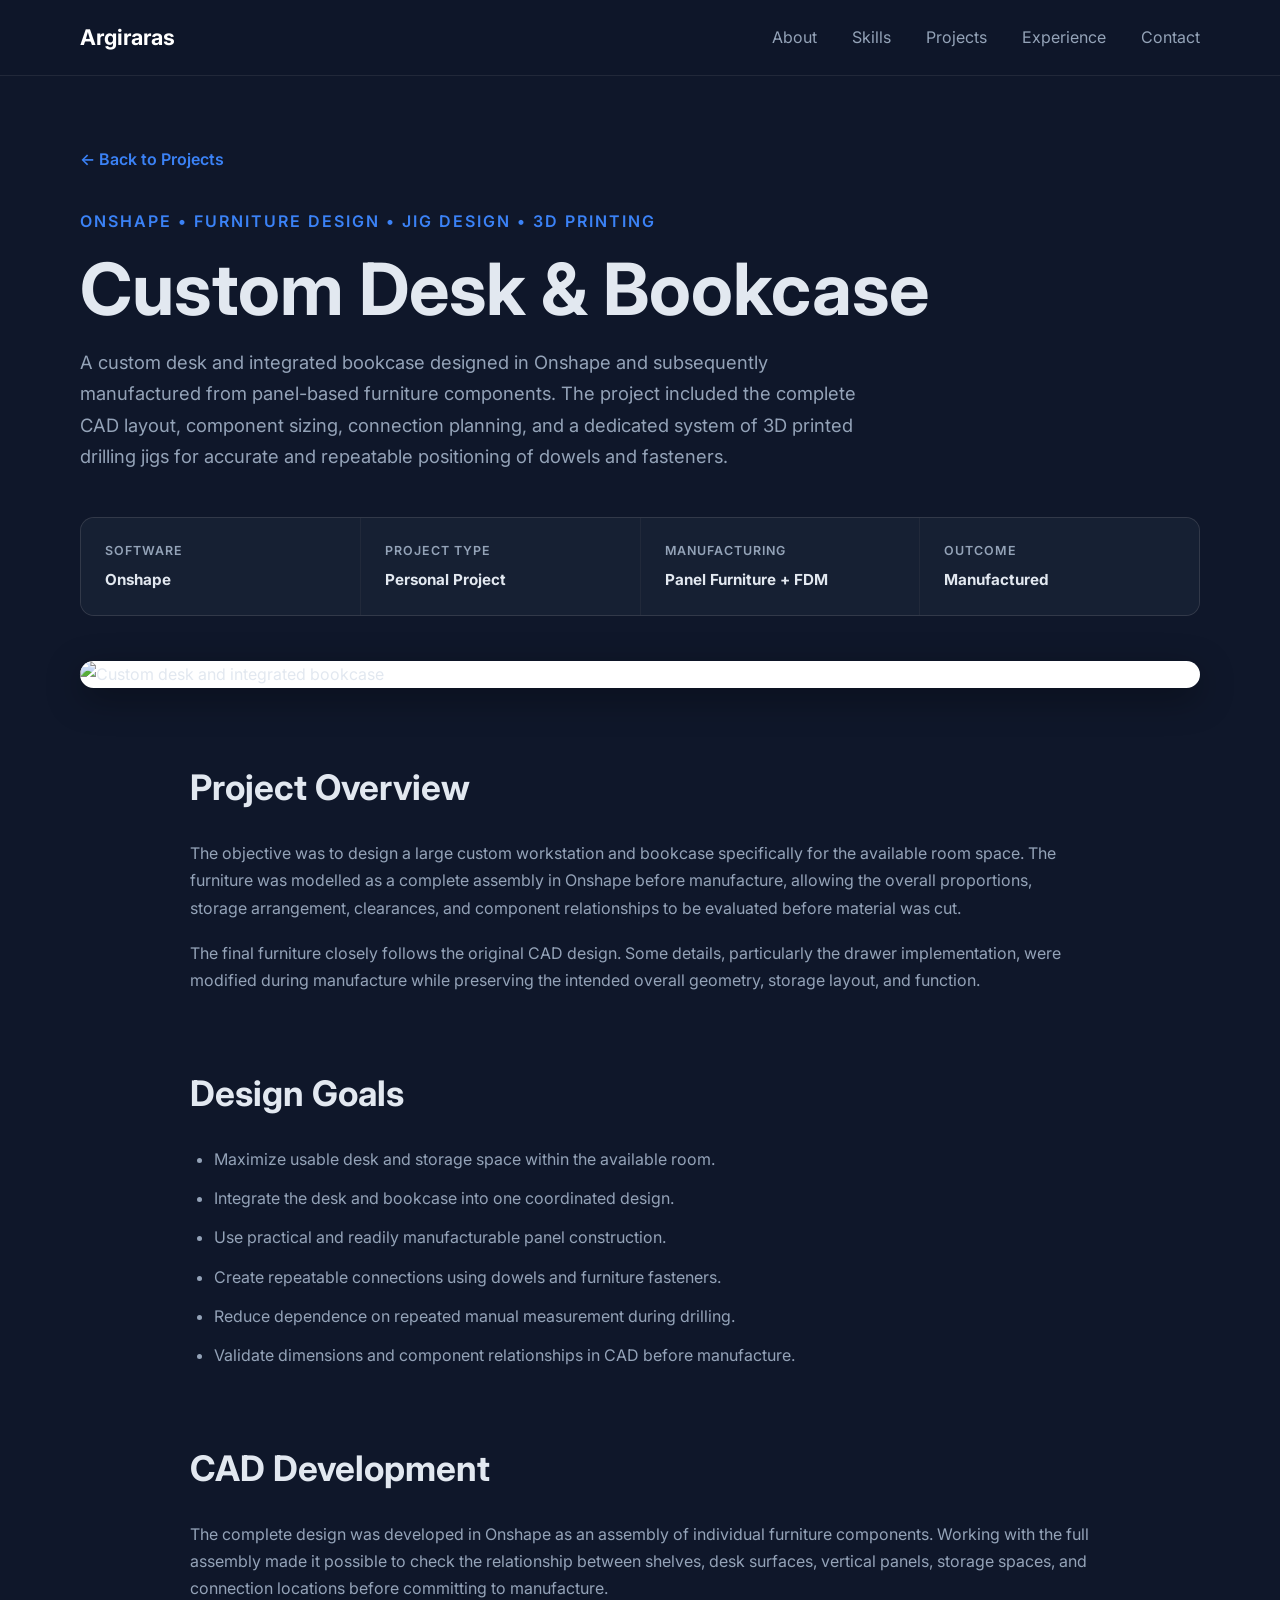
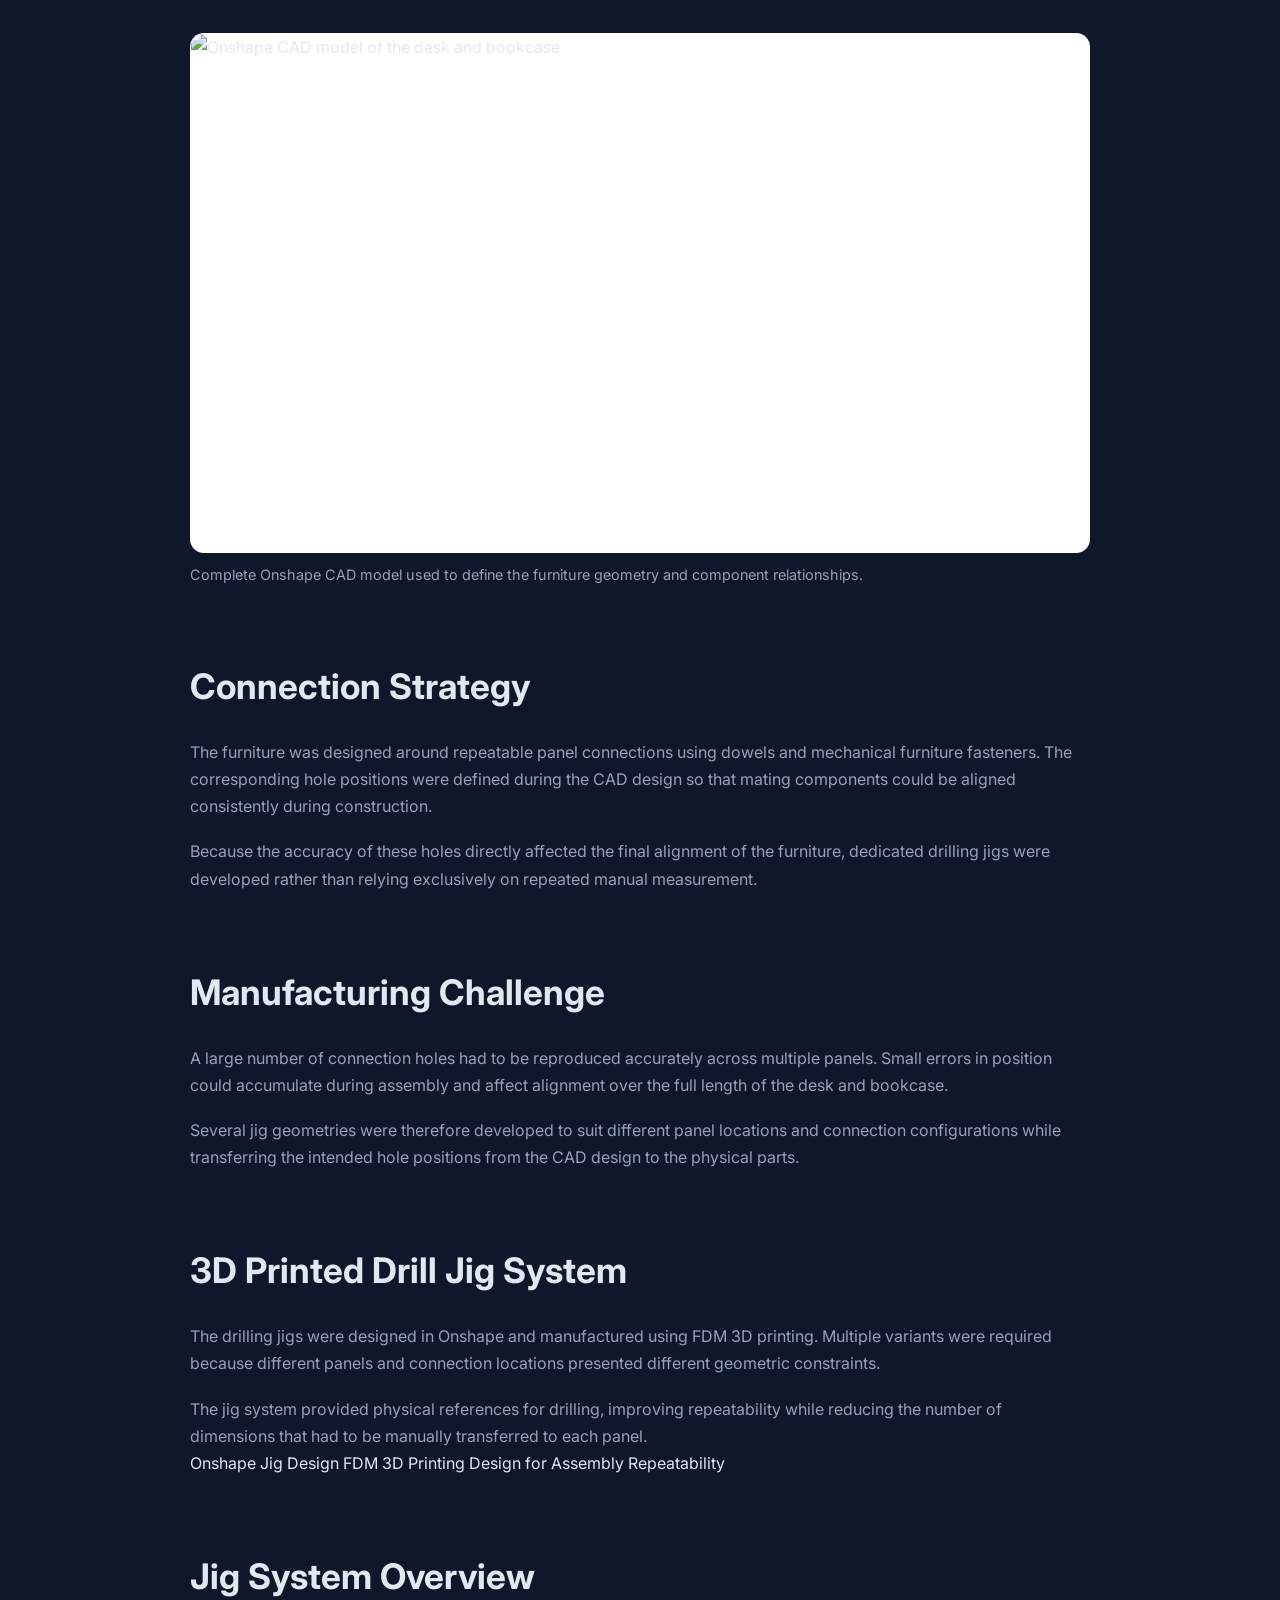
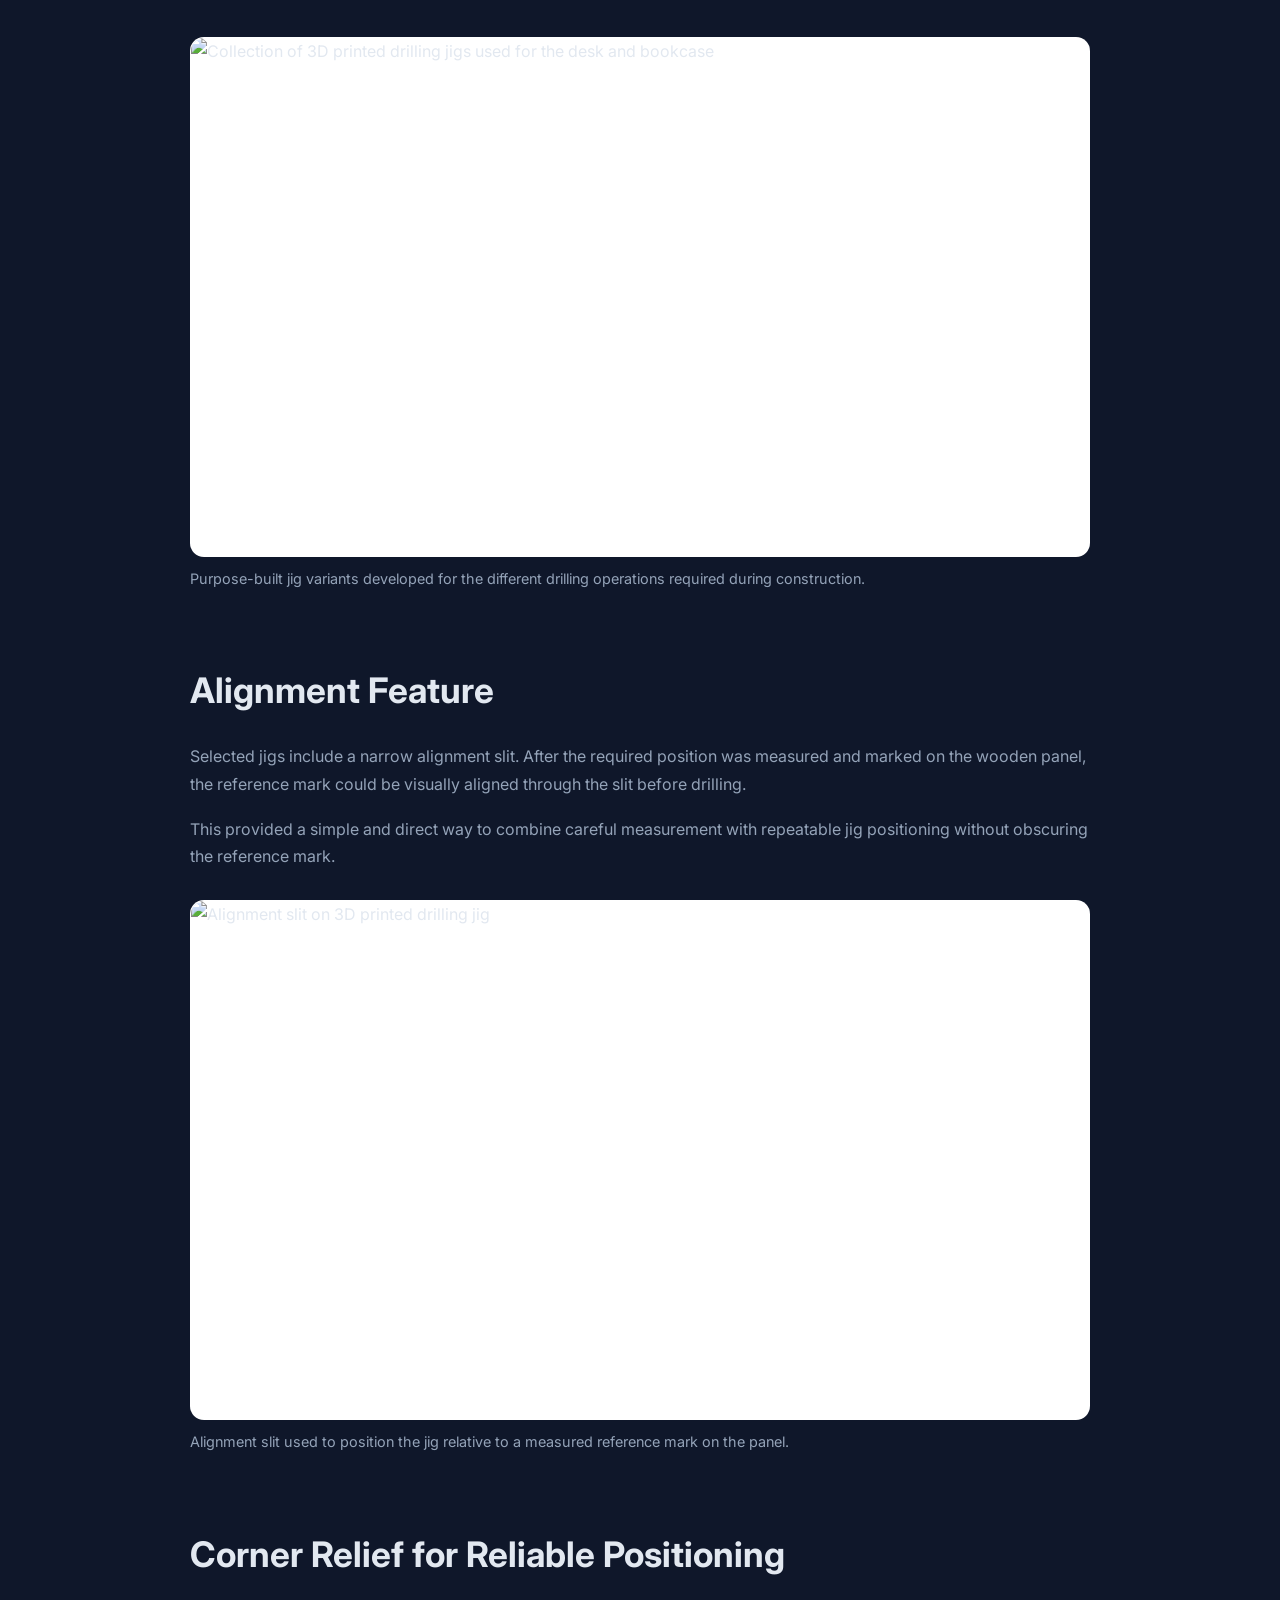
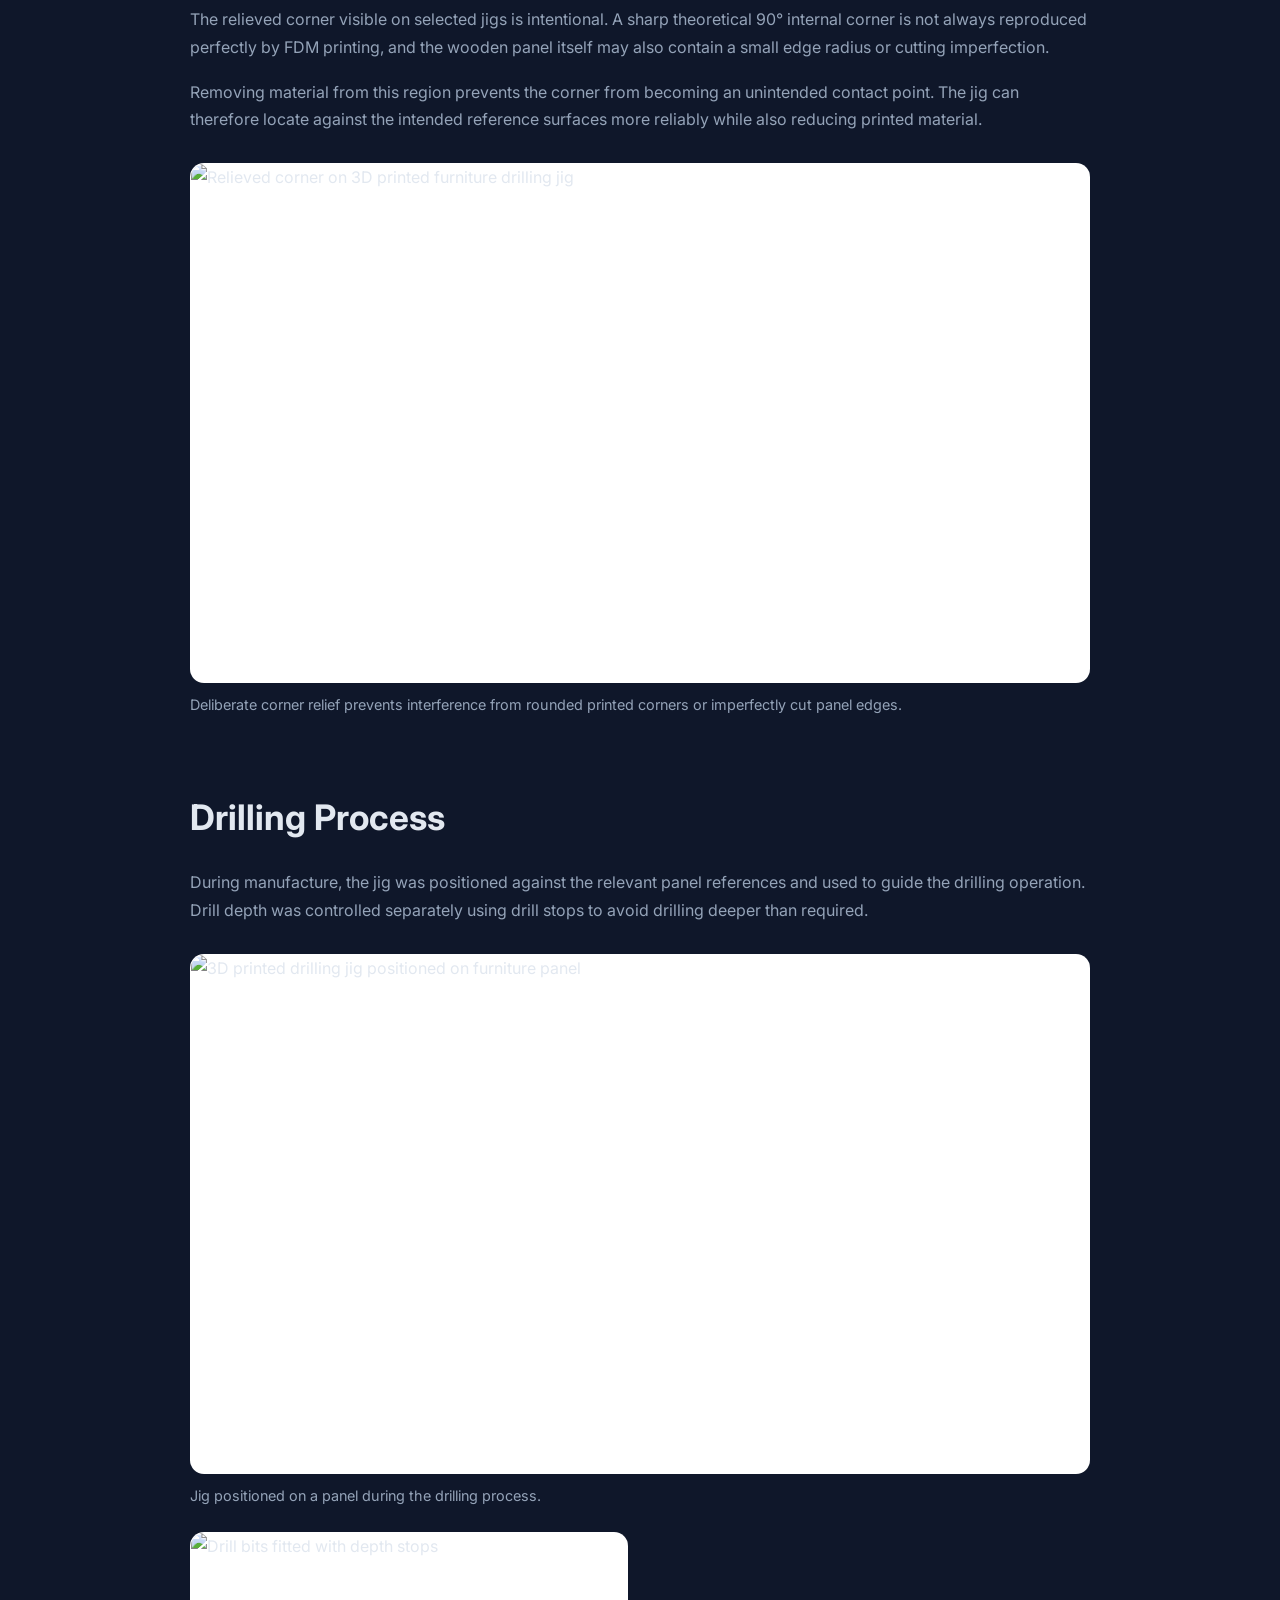
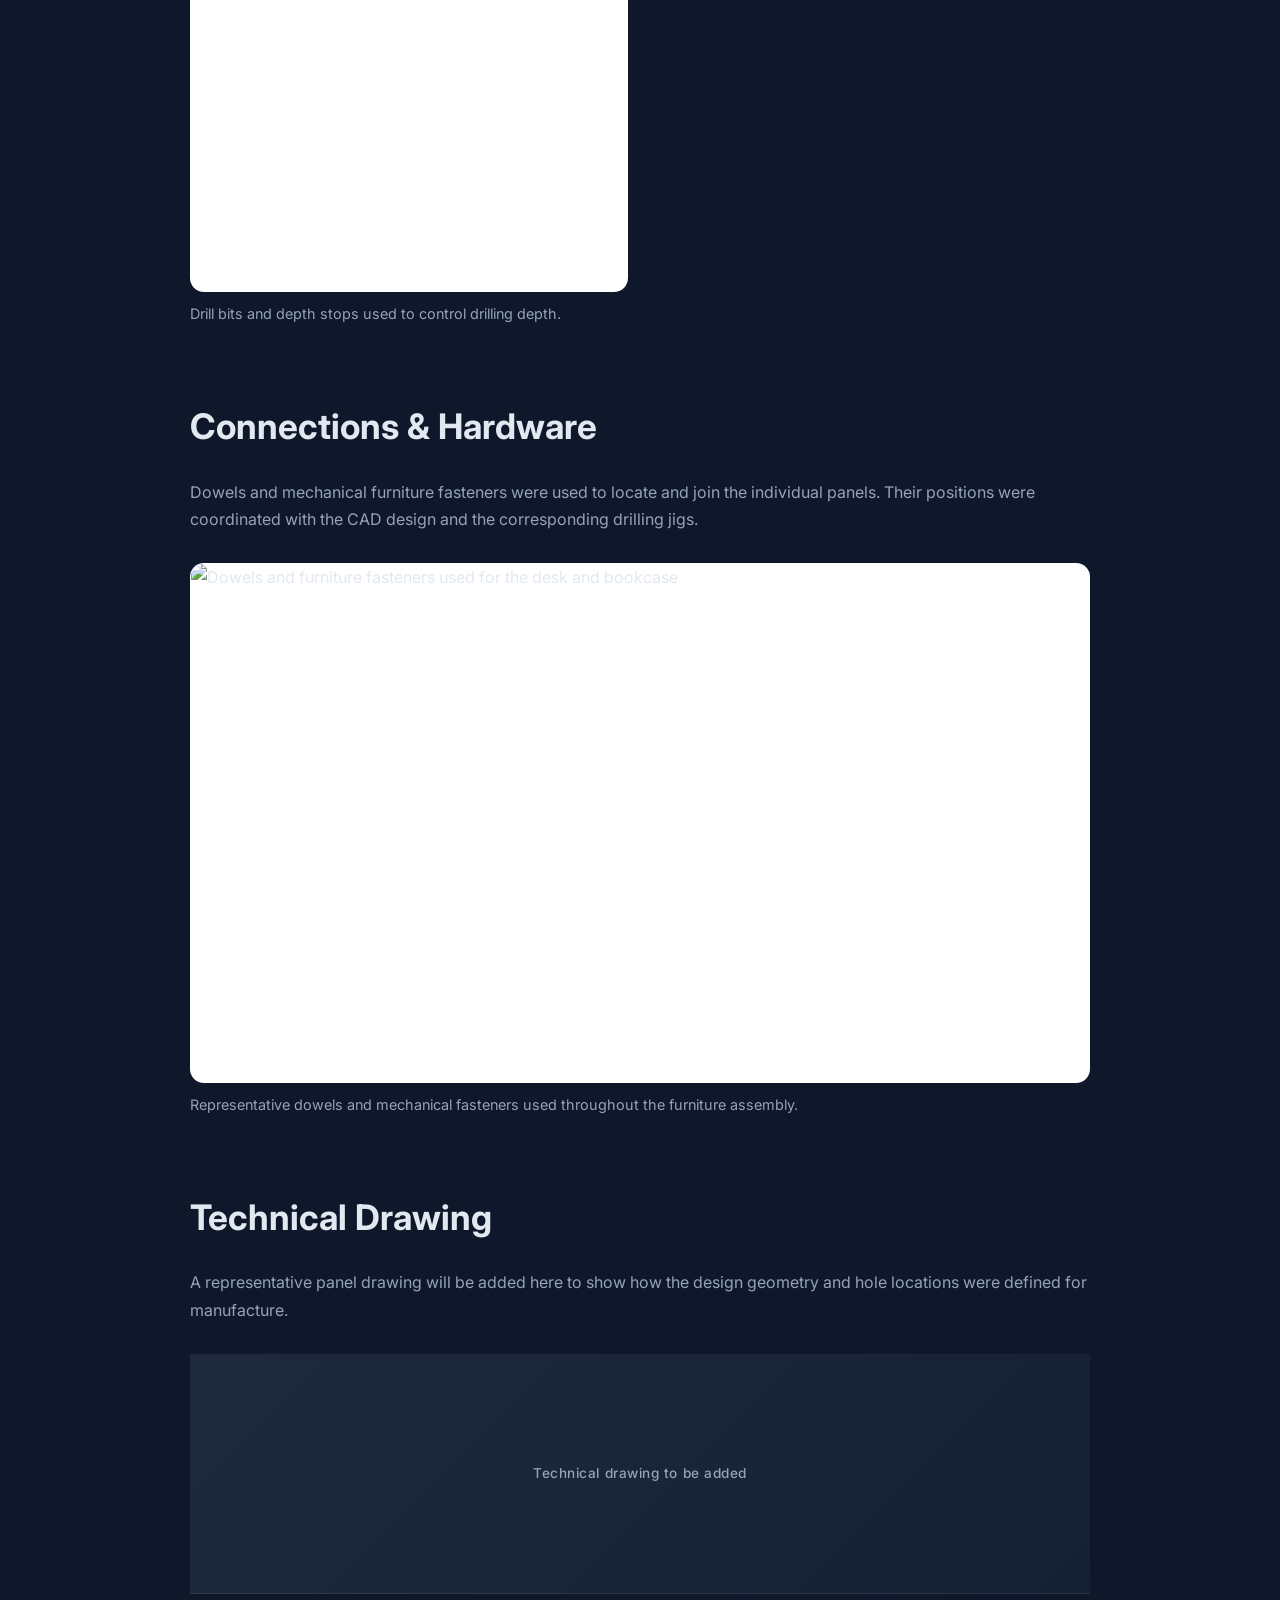
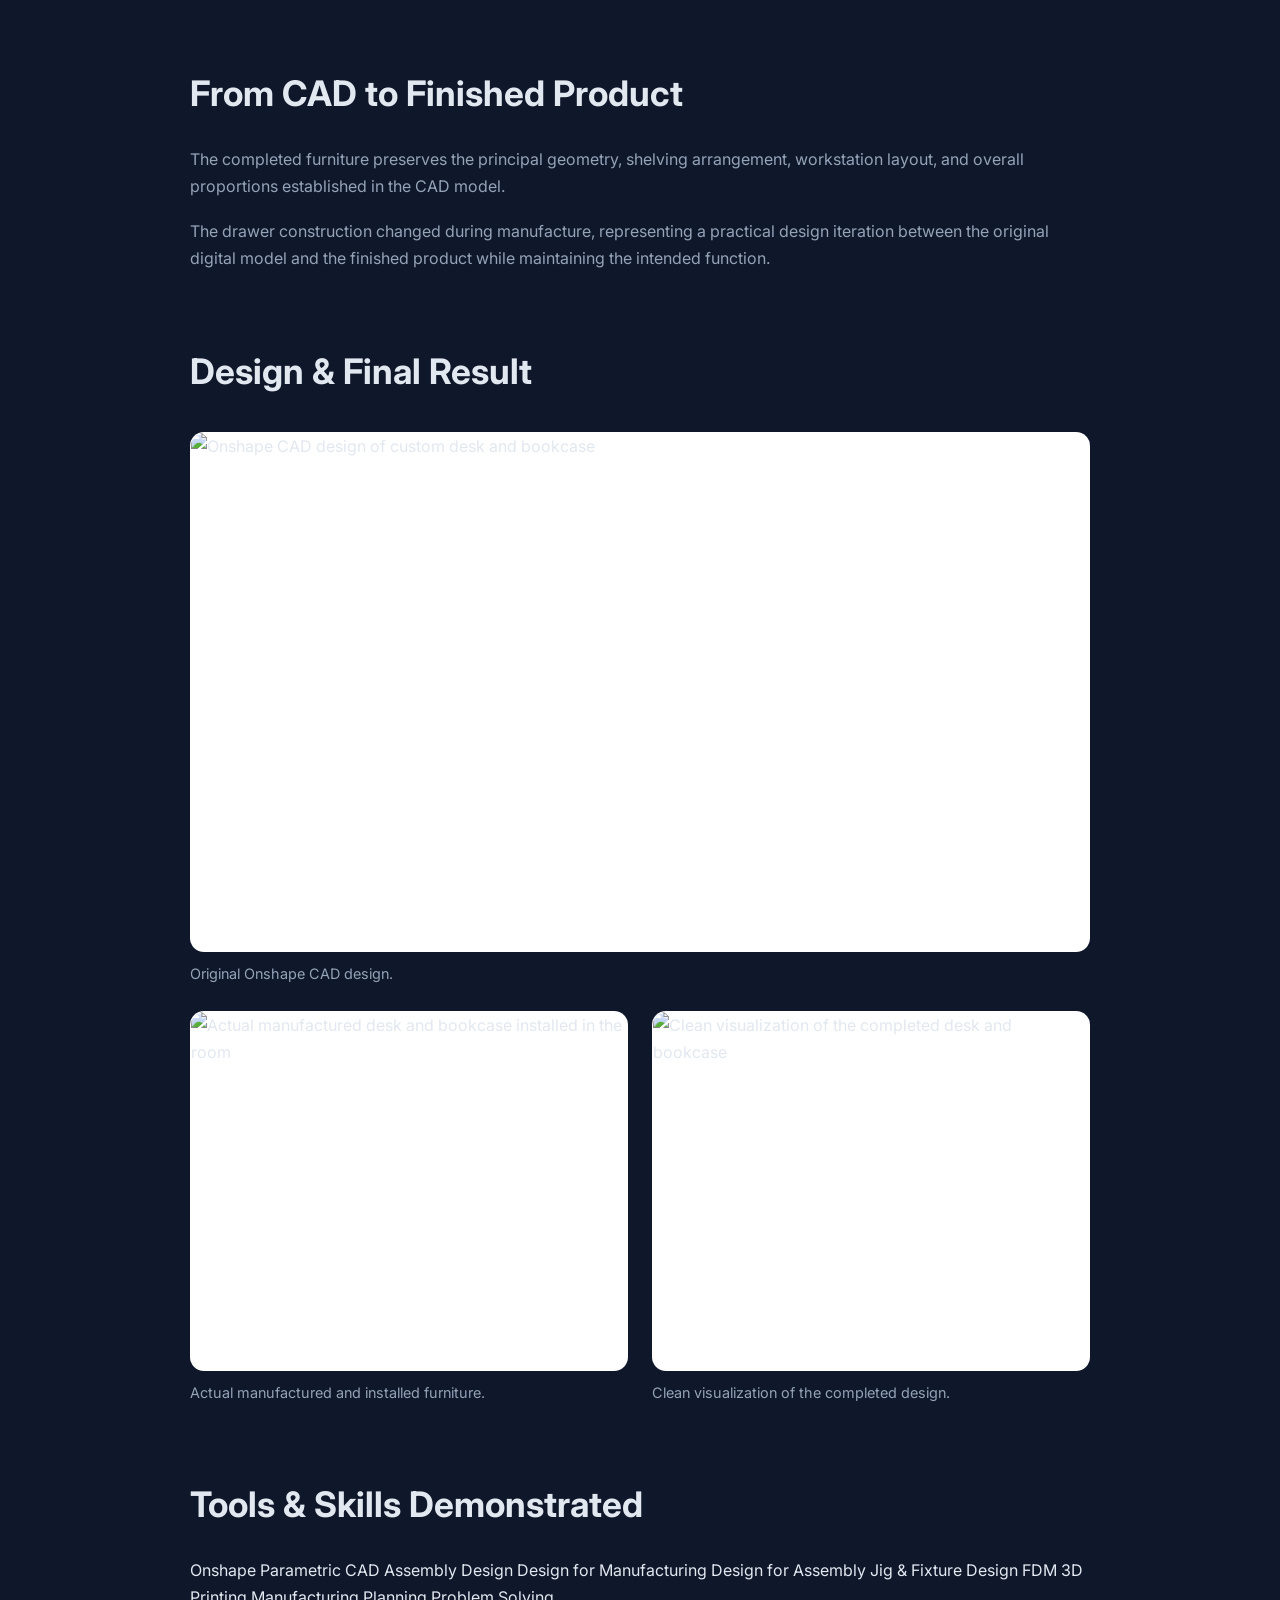
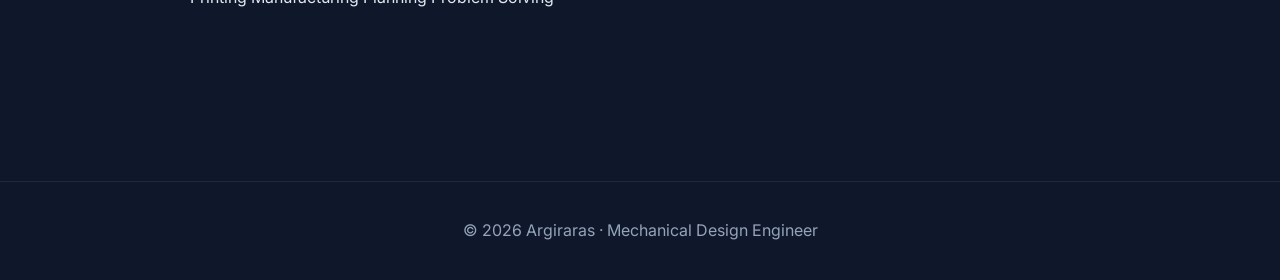
==== commit d4e8c442: "Update index.html" ====
--- a/projects/desk/index.html
+++ b/projects/desk/index.html
@@ -456,7 +456,7 @@
             <h2>Technical Drawing</h2>
 
             <p>
-                A representative panel drawing is included to show how the design
+                A representative panel drawing will be added here to show how the design
                 geometry and hole locations were defined for manufacture.
             </p>
 
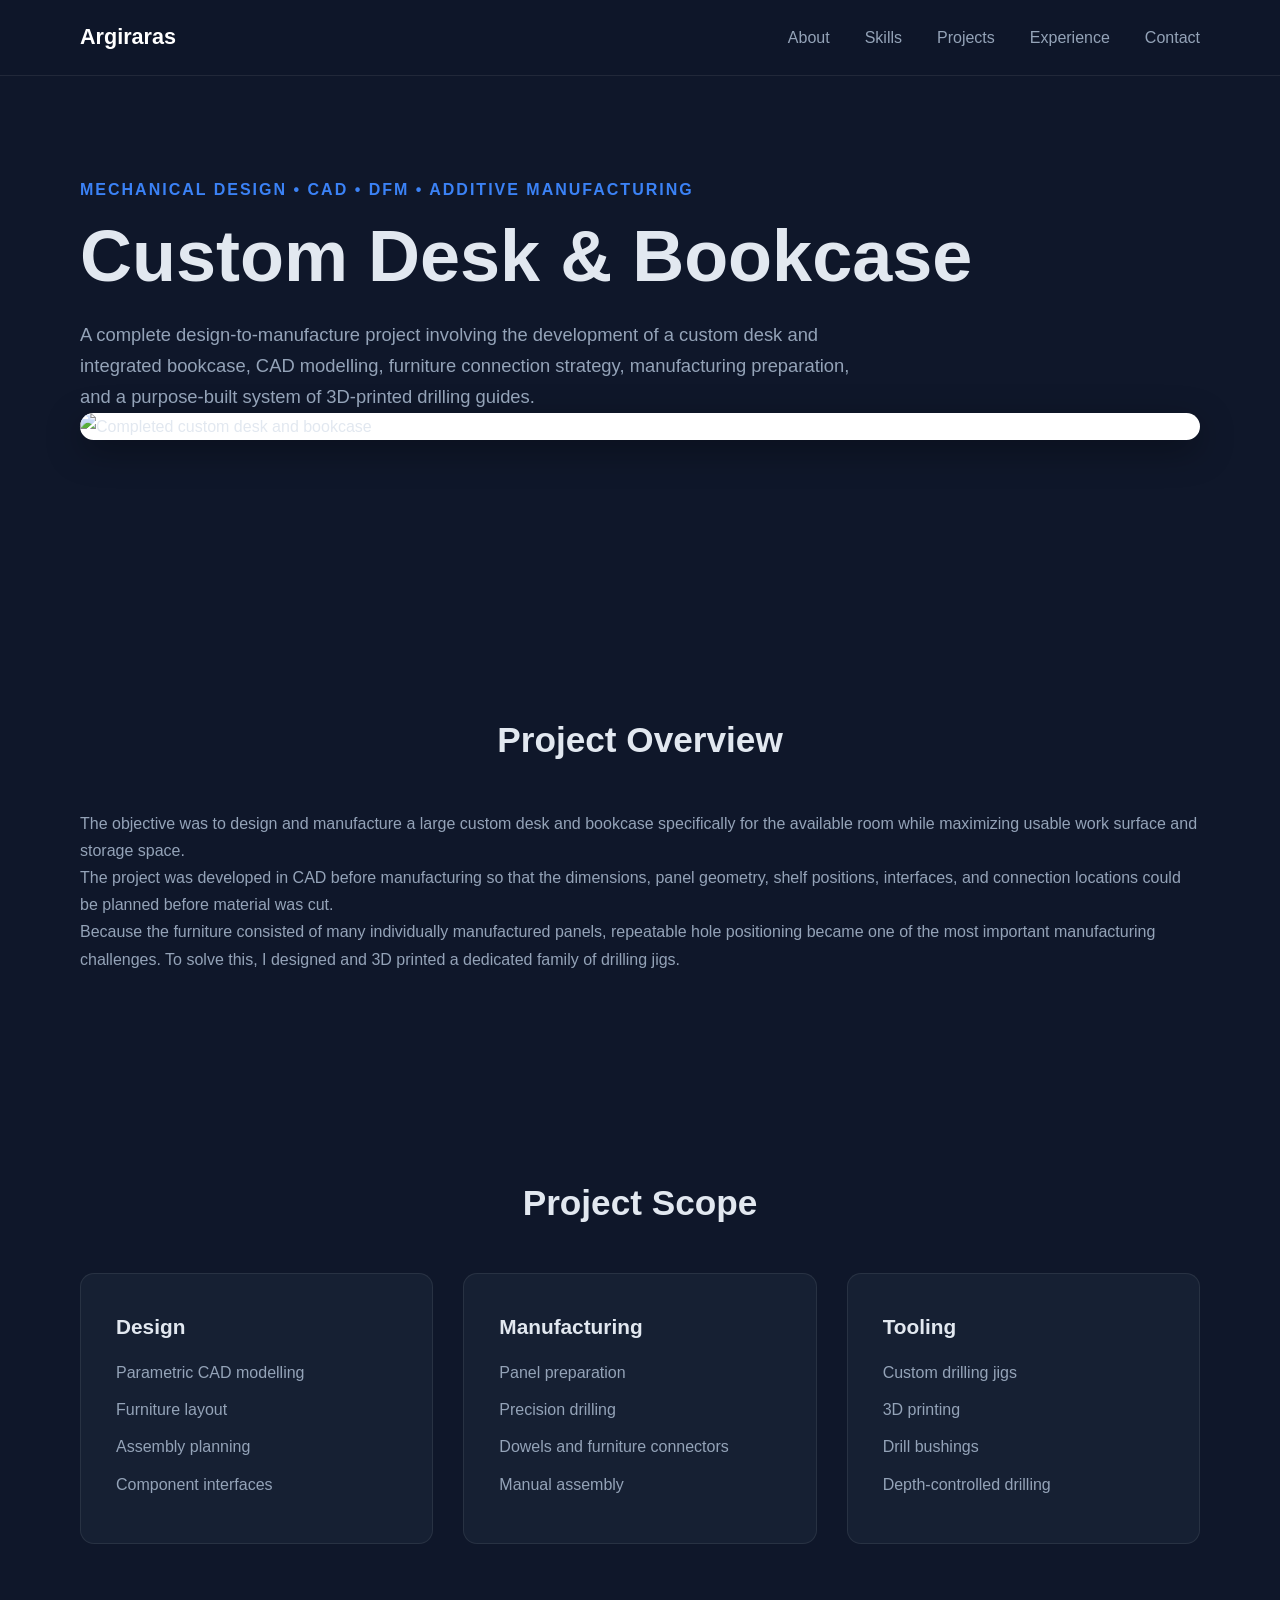
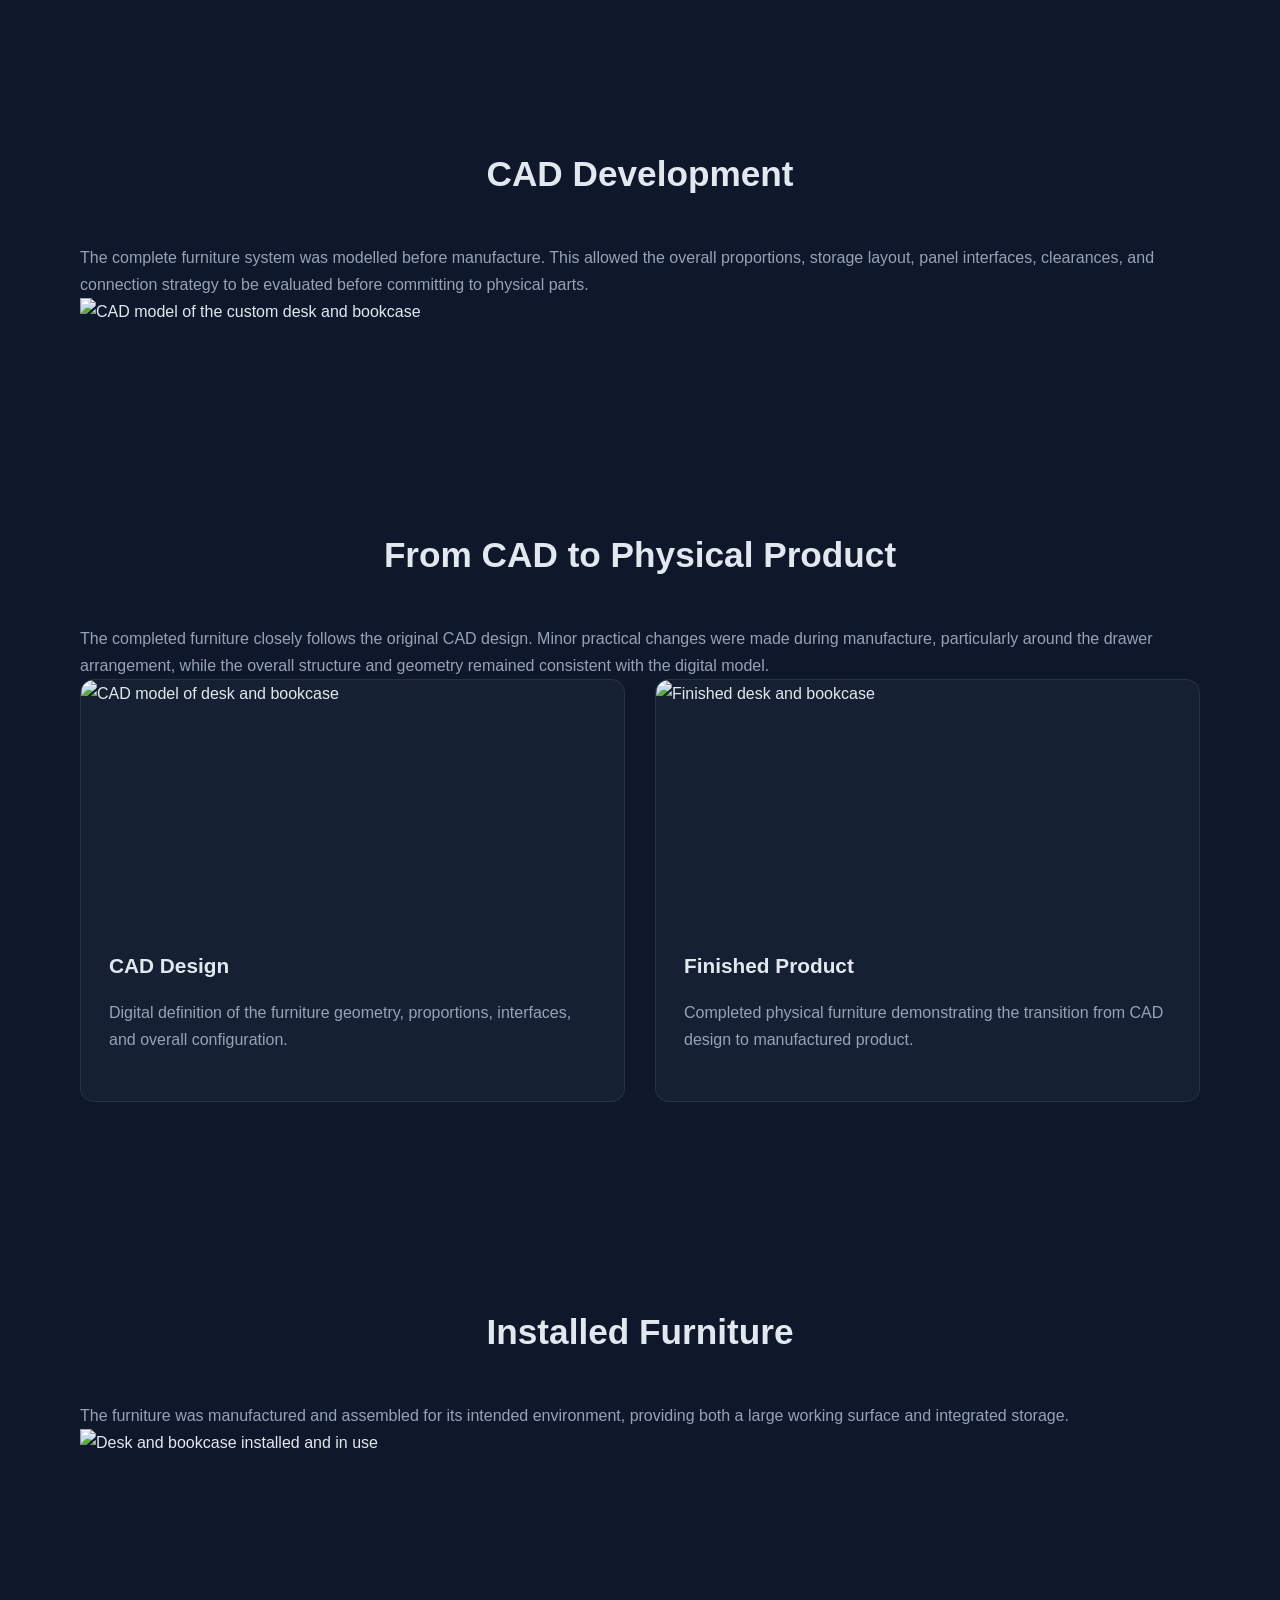
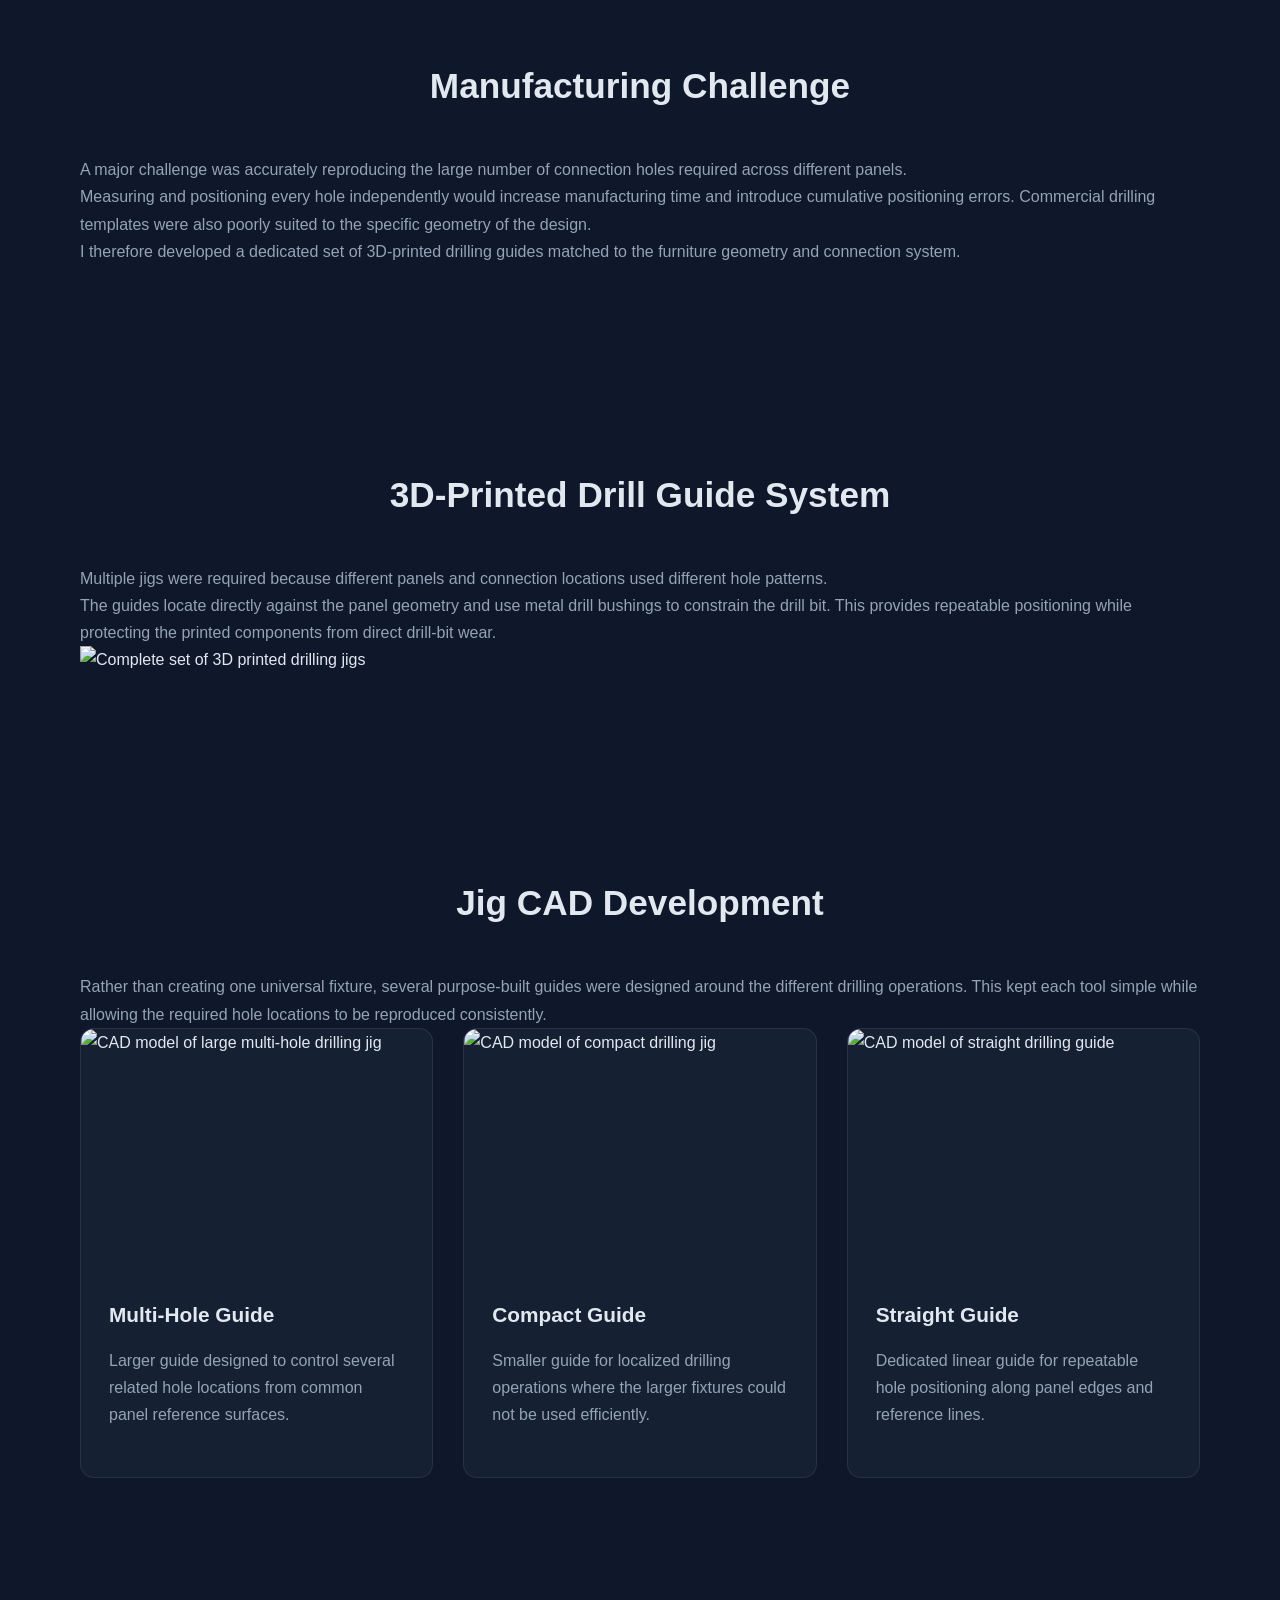
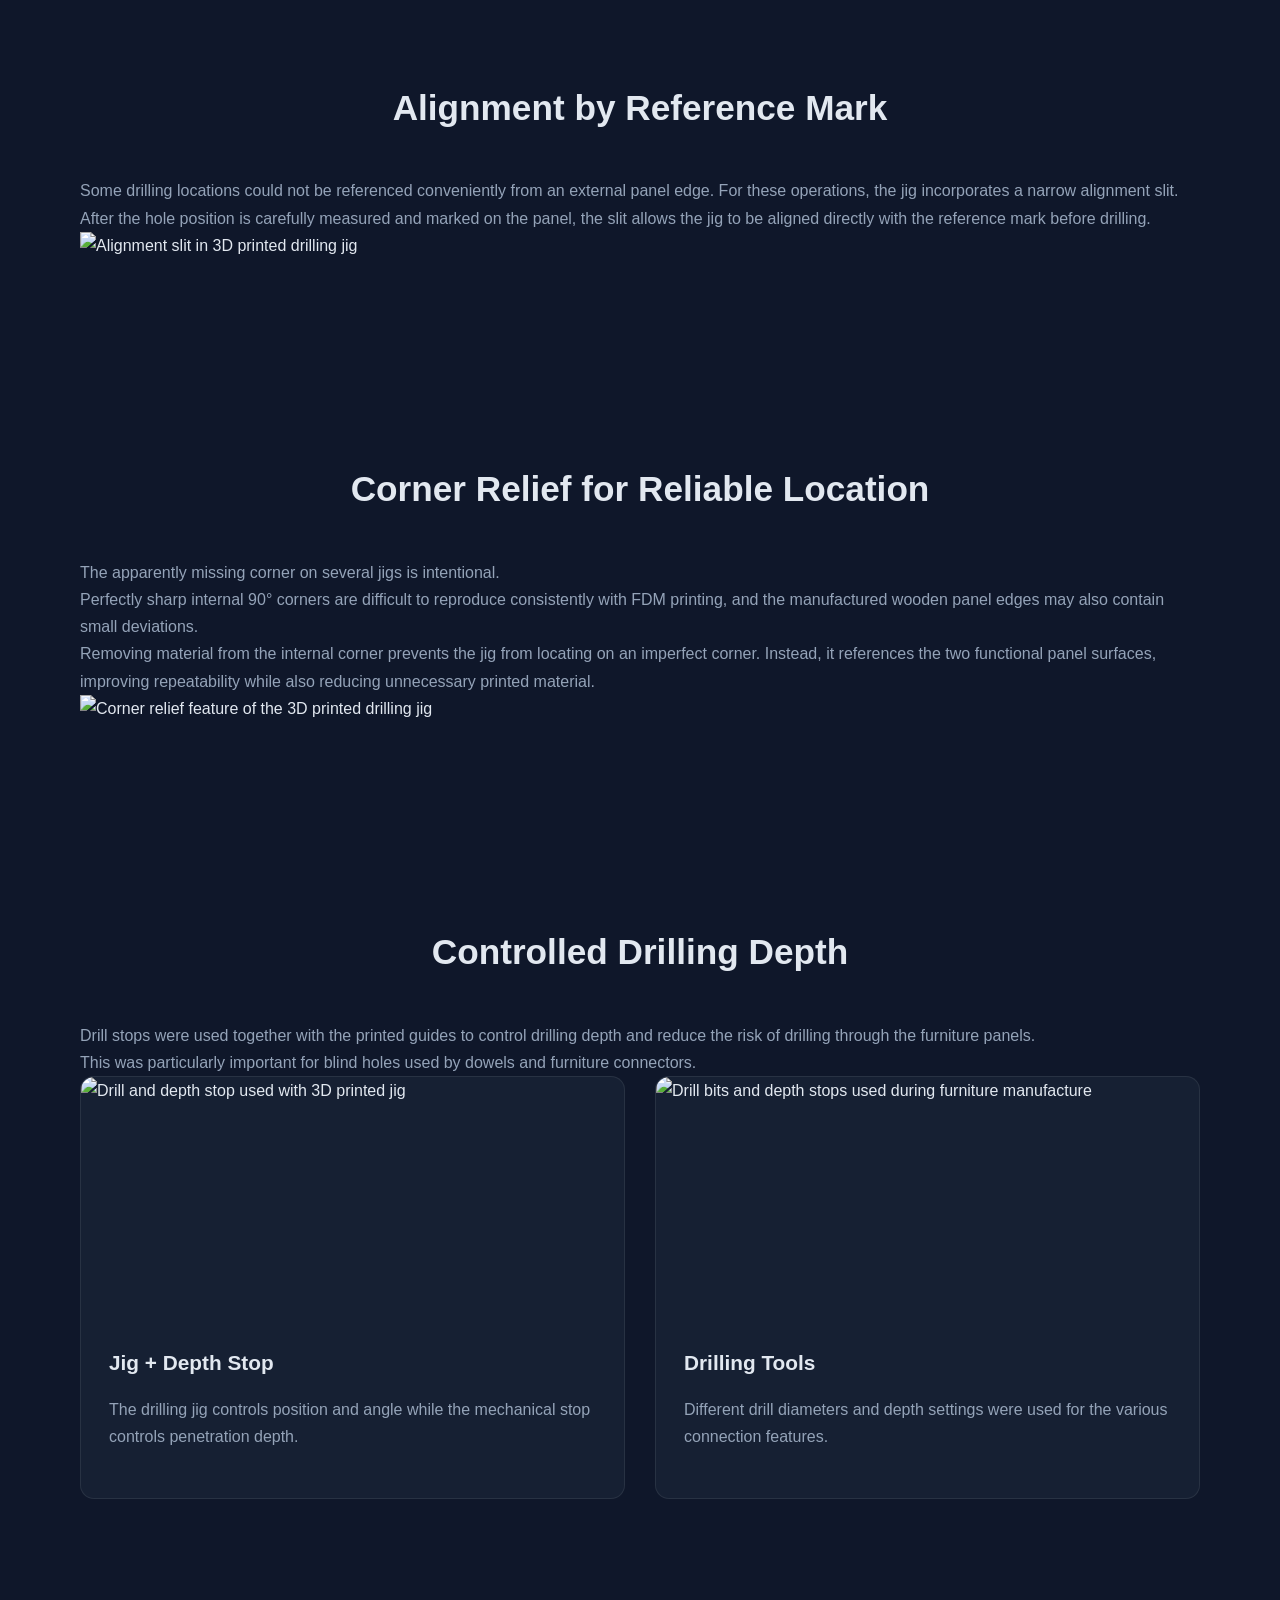
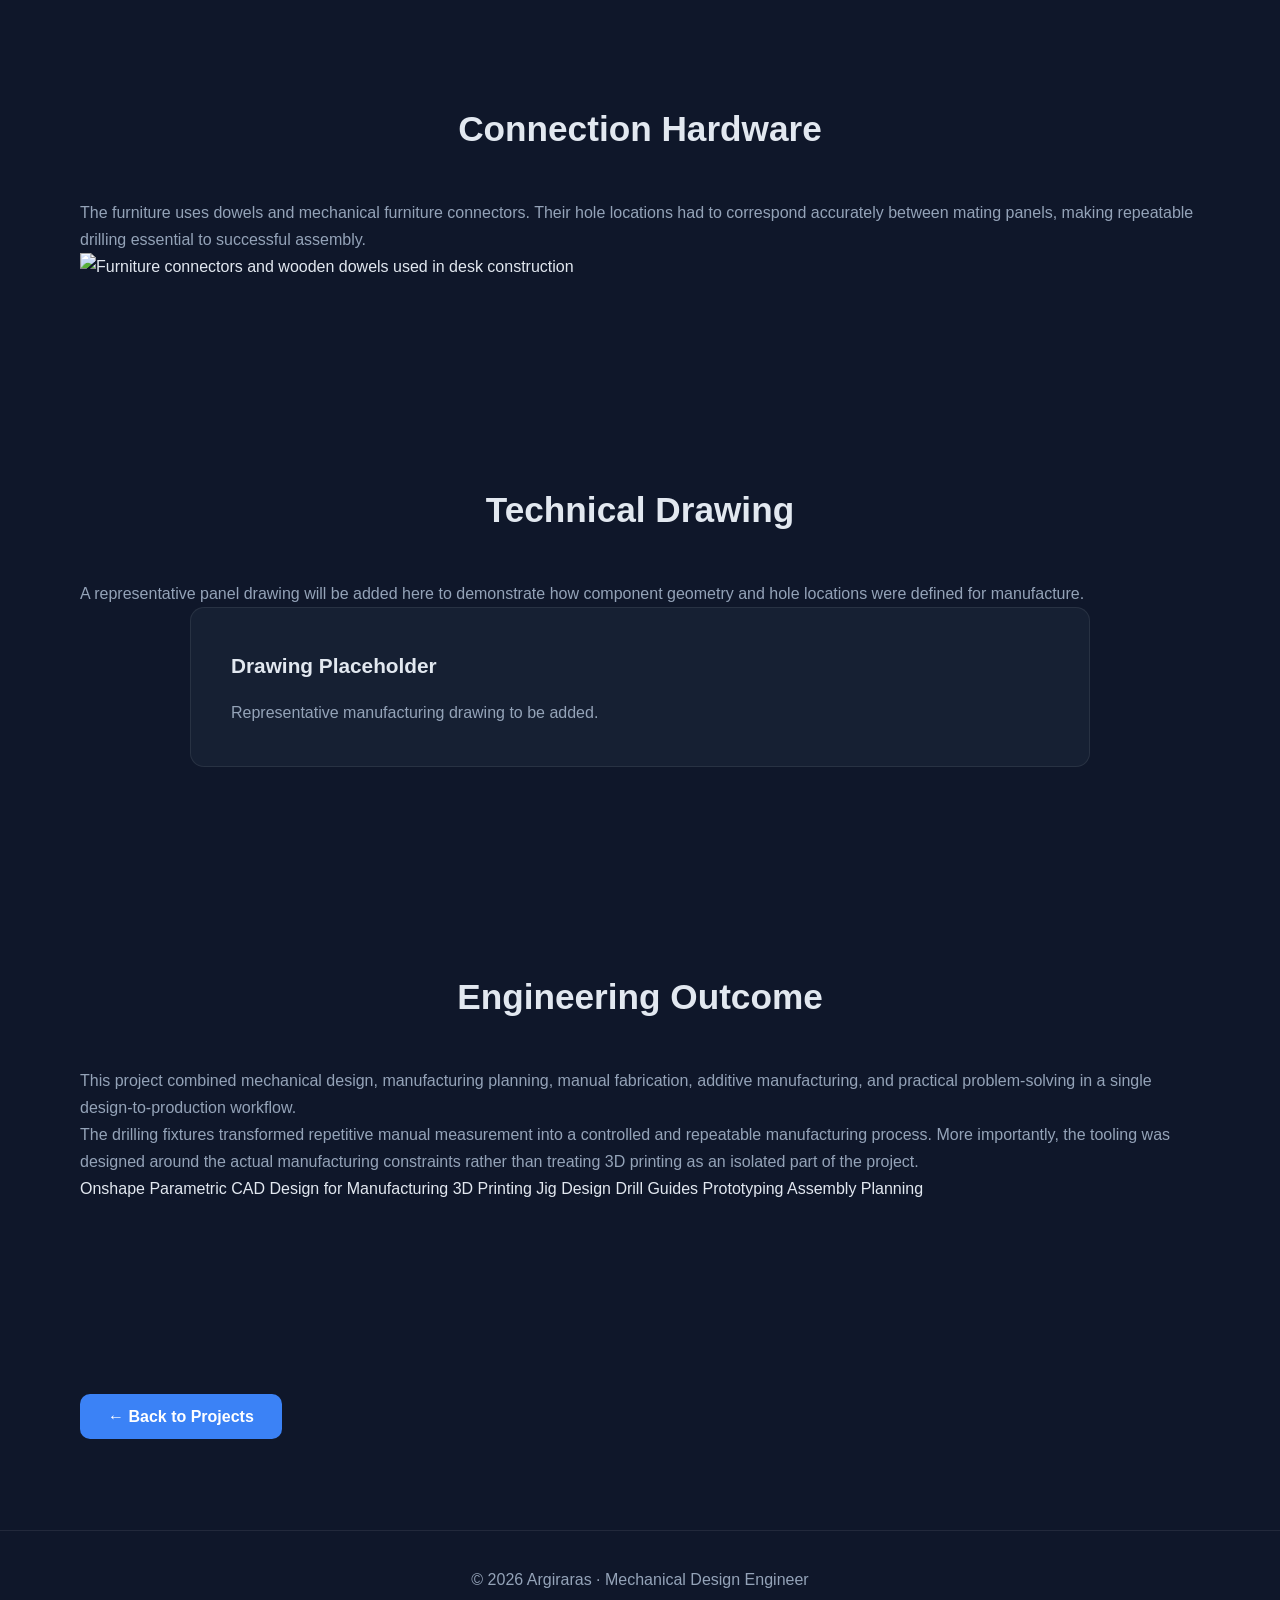
==== commit 40f10d1f: "Update desk project with complete image documentation" ====
--- a/projects/desk/index.html
+++ b/projects/desk/index.html
@@ -1,21 +1,16 @@
 <!DOCTYPE html>
 <html lang="en">
+
 <head>
     <meta charset="UTF-8">
     <meta name="viewport" content="width=device-width, initial-scale=1.0">
 
-    <title>Custom Desk & Bookcase | Argiraras</title>
+    <title>Custom Desk & Bookcase | Mechanical Design Portfolio</title>
 
     <meta name="description"
-          content="Custom desk and integrated bookcase designed in Onshape and manufactured using purpose-built 3D printed drilling jigs for accurate and repeatable assembly.">
+          content="Design and manufacture of a custom desk and bookcase system, including parametric CAD, furniture hardware, 3D-printed drilling jigs, manufacturing planning, and final assembly.">
 
     <link rel="stylesheet" href="../../Style.css">
-
-    <link rel="preconnect" href="https://fonts.googleapis.com">
-    <link rel="preconnect" href="https://fonts.gstatic.com" crossorigin>
-
-    <link href="https://fonts.googleapis.com/css2?family=Inter:wght@300;400;500;600;700&display=swap"
-          rel="stylesheet">
 </head>
 
 <body>
@@ -43,544 +38,619 @@
 
 <main>
 
-<section class="project-detail">
-
-    <div class="container">
-
-        <a href="../../index.html#projects" class="project-back">
+
+<!-- PROJECT HERO -->
+
+<section class="project-hero">
+
+    <div class="container">
+
+        <p class="eyebrow">
+            Mechanical Design • CAD • DFM • Additive Manufacturing
+        </p>
+
+        <h1>
+            Custom Desk & Bookcase
+        </h1>
+
+        <p class="project-intro">
+            A complete design-to-manufacture project involving the development
+            of a custom desk and integrated bookcase, CAD modelling, furniture
+            connection strategy, manufacturing preparation, and a purpose-built
+            system of 3D-printed drilling guides.
+        </p>
+
+        <img
+            src="../../assets/images/projects/desk/desk-finished-photo.jpg"
+            alt="Completed custom desk and bookcase">
+
+    </div>
+
+</section>
+
+
+<!-- PROJECT OVERVIEW -->
+
+<section>
+
+    <div class="container">
+
+        <h2>Project Overview</h2>
+
+        <p>
+            The objective was to design and manufacture a large custom desk and
+            bookcase specifically for the available room while maximizing usable
+            work surface and storage space.
+        </p>
+
+        <p>
+            The project was developed in CAD before manufacturing so that the
+            dimensions, panel geometry, shelf positions, interfaces, and
+            connection locations could be planned before material was cut.
+        </p>
+
+        <p>
+            Because the furniture consisted of many individually manufactured
+            panels, repeatable hole positioning became one of the most important
+            manufacturing challenges. To solve this, I designed and 3D printed
+            a dedicated family of drilling jigs.
+        </p>
+
+    </div>
+
+</section>
+
+
+<!-- PROJECT FACTS -->
+
+<section>
+
+    <div class="container">
+
+        <h2>Project Scope</h2>
+
+        <div class="skills-grid">
+
+            <div class="skill-card">
+                <h3>Design</h3>
+                <ul>
+                    <li>Parametric CAD modelling</li>
+                    <li>Furniture layout</li>
+                    <li>Assembly planning</li>
+                    <li>Component interfaces</li>
+                </ul>
+            </div>
+
+            <div class="skill-card">
+                <h3>Manufacturing</h3>
+                <ul>
+                    <li>Panel preparation</li>
+                    <li>Precision drilling</li>
+                    <li>Dowels and furniture connectors</li>
+                    <li>Manual assembly</li>
+                </ul>
+            </div>
+
+            <div class="skill-card">
+                <h3>Tooling</h3>
+                <ul>
+                    <li>Custom drilling jigs</li>
+                    <li>3D printing</li>
+                    <li>Drill bushings</li>
+                    <li>Depth-controlled drilling</li>
+                </ul>
+            </div>
+
+        </div>
+
+    </div>
+
+</section>
+
+
+<!-- CAD DEVELOPMENT -->
+
+<section>
+
+    <div class="container">
+
+        <h2>CAD Development</h2>
+
+        <p>
+            The complete furniture system was modelled before manufacture.
+            This allowed the overall proportions, storage layout, panel
+            interfaces, clearances, and connection strategy to be evaluated
+            before committing to physical parts.
+        </p>
+
+        <img
+            src="../../assets/images/projects/desk/desk-cad.png"
+            alt="CAD model of the custom desk and bookcase">
+
+    </div>
+
+</section>
+
+
+<!-- PHYSICAL RESULT -->
+
+<section>
+
+    <div class="container">
+
+        <h2>From CAD to Physical Product</h2>
+
+        <p>
+            The completed furniture closely follows the original CAD design.
+            Minor practical changes were made during manufacture, particularly
+            around the drawer arrangement, while the overall structure and
+            geometry remained consistent with the digital model.
+        </p>
+
+        <div class="projects-grid">
+
+            <article class="project-card">
+
+                <img
+                    src="../../assets/images/projects/desk/desk-cad.png"
+                    alt="CAD model of desk and bookcase">
+
+                <div class="project-content">
+                    <h3>CAD Design</h3>
+
+                    <p>
+                        Digital definition of the furniture geometry,
+                        proportions, interfaces, and overall configuration.
+                    </p>
+                </div>
+
+            </article>
+
+
+            <article class="project-card">
+
+                <img
+                    src="../../assets/images/projects/desk/desk-finished-photo.jpg"
+                    alt="Finished desk and bookcase">
+
+                <div class="project-content">
+                    <h3>Finished Product</h3>
+
+                    <p>
+                        Completed physical furniture demonstrating the
+                        transition from CAD design to manufactured product.
+                    </p>
+                </div>
+
+            </article>
+
+        </div>
+
+    </div>
+
+</section>
+
+
+<!-- ORIGINAL REAL WORLD PHOTO -->
+
+<section>
+
+    <div class="container">
+
+        <h2>Installed Furniture</h2>
+
+        <p>
+            The furniture was manufactured and assembled for its intended
+            environment, providing both a large working surface and integrated
+            storage.
+        </p>
+
+        <img
+            src="../../assets/images/projects/desk/desk-original-photo.jpg"
+            alt="Desk and bookcase installed and in use">
+
+    </div>
+
+</section>
+
+
+<!-- MANUFACTURING CHALLENGE -->
+
+<section>
+
+    <div class="container">
+
+        <h2>Manufacturing Challenge</h2>
+
+        <p>
+            A major challenge was accurately reproducing the large number of
+            connection holes required across different panels.
+        </p>
+
+        <p>
+            Measuring and positioning every hole independently would increase
+            manufacturing time and introduce cumulative positioning errors.
+            Commercial drilling templates were also poorly suited to the
+            specific geometry of the design.
+        </p>
+
+        <p>
+            I therefore developed a dedicated set of 3D-printed drilling
+            guides matched to the furniture geometry and connection system.
+        </p>
+
+    </div>
+
+</section>
+
+
+<!-- JIG SYSTEM -->
+
+<section>
+
+    <div class="container">
+
+        <h2>3D-Printed Drill Guide System</h2>
+
+        <p>
+            Multiple jigs were required because different panels and connection
+            locations used different hole patterns.
+        </p>
+
+        <p>
+            The guides locate directly against the panel geometry and use
+            metal drill bushings to constrain the drill bit. This provides
+            repeatable positioning while protecting the printed components
+            from direct drill-bit wear.
+        </p>
+
+        <img
+            src="../../assets/images/projects/desk/jigs-all.jpeg"
+            alt="Complete set of 3D printed drilling jigs">
+
+    </div>
+
+</section>
+
+
+<!-- JIG CAD -->
+
+<section>
+
+    <div class="container">
+
+        <h2>Jig CAD Development</h2>
+
+        <p>
+            Rather than creating one universal fixture, several purpose-built
+            guides were designed around the different drilling operations.
+            This kept each tool simple while allowing the required hole
+            locations to be reproduced consistently.
+        </p>
+
+        <div class="projects-grid">
+
+            <article class="project-card">
+
+                <img
+                    src="../../assets/images/projects/desk/jig-large-cad.png"
+                    alt="CAD model of large multi-hole drilling jig">
+
+                <div class="project-content">
+
+                    <h3>Multi-Hole Guide</h3>
+
+                    <p>
+                        Larger guide designed to control several related hole
+                        locations from common panel reference surfaces.
+                    </p>
+
+                </div>
+
+            </article>
+
+
+            <article class="project-card">
+
+                <img
+                    src="../../assets/images/projects/desk/jig-small-cad.png"
+                    alt="CAD model of compact drilling jig">
+
+                <div class="project-content">
+
+                    <h3>Compact Guide</h3>
+
+                    <p>
+                        Smaller guide for localized drilling operations where
+                        the larger fixtures could not be used efficiently.
+                    </p>
+
+                </div>
+
+            </article>
+
+
+            <article class="project-card">
+
+                <img
+                    src="../../assets/images/projects/desk/jig-straight-cad.png"
+                    alt="CAD model of straight drilling guide">
+
+                <div class="project-content">
+
+                    <h3>Straight Guide</h3>
+
+                    <p>
+                        Dedicated linear guide for repeatable hole positioning
+                        along panel edges and reference lines.
+                    </p>
+
+                </div>
+
+            </article>
+
+        </div>
+
+    </div>
+
+</section>
+
+
+<!-- ALIGNMENT FEATURE -->
+
+<section>
+
+    <div class="container">
+
+        <h2>Alignment by Reference Mark</h2>
+
+        <p>
+            Some drilling locations could not be referenced conveniently from
+            an external panel edge. For these operations, the jig incorporates
+            a narrow alignment slit.
+        </p>
+
+        <p>
+            After the hole position is carefully measured and marked on the
+            panel, the slit allows the jig to be aligned directly with the
+            reference mark before drilling.
+        </p>
+
+        <img
+            src="../../assets/images/projects/desk/jig-alignment-slit.jpeg"
+            alt="Alignment slit in 3D printed drilling jig">
+
+    </div>
+
+</section>
+
+
+<!-- CORNER RELIEF -->
+
+<section>
+
+    <div class="container">
+
+        <h2>Corner Relief for Reliable Location</h2>
+
+        <p>
+            The apparently missing corner on several jigs is intentional.
+        </p>
+
+        <p>
+            Perfectly sharp internal 90° corners are difficult to reproduce
+            consistently with FDM printing, and the manufactured wooden panel
+            edges may also contain small deviations.
+        </p>
+
+        <p>
+            Removing material from the internal corner prevents the jig from
+            locating on an imperfect corner. Instead, it references the two
+            functional panel surfaces, improving repeatability while also
+            reducing unnecessary printed material.
+        </p>
+
+        <img
+            src="../../assets/images/projects/desk/jig-corner-relief.jpeg"
+            alt="Corner relief feature of the 3D printed drilling jig">
+
+    </div>
+
+</section>
+
+
+<!-- DRILL DEPTH -->
+
+<section>
+
+    <div class="container">
+
+        <h2>Controlled Drilling Depth</h2>
+
+        <p>
+            Drill stops were used together with the printed guides to control
+            drilling depth and reduce the risk of drilling through the
+            furniture panels.
+        </p>
+
+        <p>
+            This was particularly important for blind holes used by dowels
+            and furniture connectors.
+        </p>
+
+        <div class="projects-grid">
+
+            <article class="project-card">
+
+                <img
+                    src="../../assets/images/projects/desk/jig-drill-depth-stop.jpeg"
+                    alt="Drill and depth stop used with 3D printed jig">
+
+                <div class="project-content">
+
+                    <h3>Jig + Depth Stop</h3>
+
+                    <p>
+                        The drilling jig controls position and angle while the
+                        mechanical stop controls penetration depth.
+                    </p>
+
+                </div>
+
+            </article>
+
+
+            <article class="project-card">
+
+                <img
+                    src="../../assets/images/projects/desk/drill-bits-stops.jpeg"
+                    alt="Drill bits and depth stops used during furniture manufacture">
+
+                <div class="project-content">
+
+                    <h3>Drilling Tools</h3>
+
+                    <p>
+                        Different drill diameters and depth settings were used
+                        for the various connection features.
+                    </p>
+
+                </div>
+
+            </article>
+
+        </div>
+
+    </div>
+
+</section>
+
+
+<!-- CONNECTION HARDWARE -->
+
+<section>
+
+    <div class="container">
+
+        <h2>Connection Hardware</h2>
+
+        <p>
+            The furniture uses dowels and mechanical furniture connectors.
+            Their hole locations had to correspond accurately between mating
+            panels, making repeatable drilling essential to successful
+            assembly.
+        </p>
+
+        <img
+            src="../../assets/images/projects/desk/fasteners-dowels.jpeg"
+            alt="Furniture connectors and wooden dowels used in desk construction">
+
+    </div>
+
+</section>
+
+
+<!-- TECHNICAL DRAWING -->
+
+<section>
+
+    <div class="container">
+
+        <h2>Technical Drawing</h2>
+
+        <p>
+            A representative panel drawing will be added here to demonstrate
+            how component geometry and hole locations were defined for
+            manufacture.
+        </p>
+
+        <!--
+        When the drawing is ready, upload it as:
+
+        assets/images/projects/desk/desk-panel-drawing.png
+
+        Then remove this comment and use:
+
+        <img
+            src="../../assets/images/projects/desk/desk-panel-drawing.png"
+            alt="Technical manufacturing drawing of desk panel">
+        -->
+
+        <div class="experience-card">
+
+            <h3>Drawing Placeholder</h3>
+
+            <p>
+                Representative manufacturing drawing to be added.
+            </p>
+
+        </div>
+
+    </div>
+
+</section>
+
+
+<!-- ENGINEERING OUTCOME -->
+
+<section>
+
+    <div class="container">
+
+        <h2>Engineering Outcome</h2>
+
+        <p>
+            This project combined mechanical design, manufacturing planning,
+            manual fabrication, additive manufacturing, and practical
+            problem-solving in a single design-to-production workflow.
+        </p>
+
+        <p>
+            The drilling fixtures transformed repetitive manual measurement
+            into a controlled and repeatable manufacturing process. More
+            importantly, the tooling was designed around the actual
+            manufacturing constraints rather than treating 3D printing as
+            an isolated part of the project.
+        </p>
+
+        <div class="project-tags">
+
+            <span>Onshape</span>
+            <span>Parametric CAD</span>
+            <span>Design for Manufacturing</span>
+            <span>3D Printing</span>
+            <span>Jig Design</span>
+            <span>Drill Guides</span>
+            <span>Prototyping</span>
+            <span>Assembly Planning</span>
+
+        </div>
+
+    </div>
+
+</section>
+
+
+<!-- BACK -->
+
+<section>
+
+    <div class="container">
+
+        <a href="../../index.html#projects" class="btn primary">
             ← Back to Projects
         </a>
 
-
-        <!-- ==================================================
-             PROJECT HEADER
-             ================================================== -->
-
-        <div class="project-header">
-
-            <p class="eyebrow">
-                Onshape • Furniture Design • Jig Design • 3D Printing
-            </p>
-
-            <h1>
-                Custom Desk & Bookcase
-            </h1>
-
-            <p class="project-intro">
-                A custom desk and integrated bookcase designed in Onshape and
-                subsequently manufactured from panel-based furniture components.
-                The project included the complete CAD layout, component sizing,
-                connection planning, and a dedicated system of 3D printed drilling
-                jigs for accurate and repeatable positioning of dowels and fasteners.
-            </p>
-
-        </div>
-
-
-        <!-- ==================================================
-             PROJECT FACTS
-             ================================================== -->
-
-        <div class="project-facts">
-
-            <div class="project-fact">
-                <span class="fact-label">Software</span>
-                <strong>Onshape</strong>
-            </div>
-
-            <div class="project-fact">
-                <span class="fact-label">Project Type</span>
-                <strong>Personal Project</strong>
-            </div>
-
-            <div class="project-fact">
-                <span class="fact-label">Manufacturing</span>
-                <strong>Panel Furniture + FDM</strong>
-            </div>
-
-            <div class="project-fact">
-                <span class="fact-label">Outcome</span>
-                <strong>Manufactured</strong>
-            </div>
-
-        </div>
-
-
-        <!-- ==================================================
-             HERO IMAGE
-             ================================================== -->
-
-        <div class="project-hero">
-
-            <img src="../../assets/images/projects/desk/desk-finished-visualization.jpg"
-                 alt="Custom desk and integrated bookcase">
-
-        </div>
-
-
-        <!-- ==================================================
-             PROJECT OVERVIEW
-             ================================================== -->
-
-        <div class="project-section">
-
-            <h2>Project Overview</h2>
-
-            <p>
-                The objective was to design a large custom workstation and bookcase
-                specifically for the available room space. The furniture was modelled
-                as a complete assembly in Onshape before manufacture, allowing the
-                overall proportions, storage arrangement, clearances, and component
-                relationships to be evaluated before material was cut.
-            </p>
-
-            <p>
-                The final furniture closely follows the original CAD design. Some
-                details, particularly the drawer implementation, were modified during
-                manufacture while preserving the intended overall geometry, storage
-                layout, and function.
-            </p>
-
-        </div>
-
-
-        <!-- ==================================================
-             DESIGN GOALS
-             ================================================== -->
-
-        <div class="project-section">
-
-            <h2>Design Goals</h2>
-
-            <ul class="project-list">
-                <li>Maximize usable desk and storage space within the available room.</li>
-                <li>Integrate the desk and bookcase into one coordinated design.</li>
-                <li>Use practical and readily manufacturable panel construction.</li>
-                <li>Create repeatable connections using dowels and furniture fasteners.</li>
-                <li>Reduce dependence on repeated manual measurement during drilling.</li>
-                <li>Validate dimensions and component relationships in CAD before manufacture.</li>
-            </ul>
-
-        </div>
-
-
-        <!-- ==================================================
-             CAD DEVELOPMENT
-             ================================================== -->
-
-        <div class="project-section">
-
-            <h2>CAD Development</h2>
-
-            <p>
-                The complete design was developed in Onshape as an assembly of
-                individual furniture components. Working with the full assembly made
-                it possible to check the relationship between shelves, desk surfaces,
-                vertical panels, storage spaces, and connection locations before
-                committing to manufacture.
-            </p>
-
-            <div class="project-gallery">
-
-                <figure>
-                    <img src="../../assets/images/projects/desk/desk-cad.png"
-                         alt="Onshape CAD model of the desk and bookcase">
-
-                    <figcaption>
-                        Complete Onshape CAD model used to define the furniture geometry
-                        and component relationships.
-                    </figcaption>
-                </figure>
-
-            </div>
-
-        </div>
-
-
-        <!-- ==================================================
-             CONNECTION STRATEGY
-             ================================================== -->
-
-        <div class="project-section">
-
-            <h2>Connection Strategy</h2>
-
-            <p>
-                The furniture was designed around repeatable panel connections using
-                dowels and mechanical furniture fasteners. The corresponding hole
-                positions were defined during the CAD design so that mating components
-                could be aligned consistently during construction.
-            </p>
-
-            <p>
-                Because the accuracy of these holes directly affected the final
-                alignment of the furniture, dedicated drilling jigs were developed
-                rather than relying exclusively on repeated manual measurement.
-            </p>
-
-        </div>
-
-
-        <!-- ==================================================
-             MANUFACTURING CHALLENGE
-             ================================================== -->
-
-        <div class="project-section">
-
-            <h2>Manufacturing Challenge</h2>
-
-            <p>
-                A large number of connection holes had to be reproduced accurately
-                across multiple panels. Small errors in position could accumulate
-                during assembly and affect alignment over the full length of the desk
-                and bookcase.
-            </p>
-
-            <p>
-                Several jig geometries were therefore developed to suit different
-                panel locations and connection configurations while transferring the
-                intended hole positions from the CAD design to the physical parts.
-            </p>
-
-        </div>
-
-
-        <!-- ==================================================
-             3D PRINTED DRILL JIG SYSTEM
-             ================================================== -->
-
-        <div class="project-section">
-
-            <h2>3D Printed Drill Jig System</h2>
-
-            <p>
-                The drilling jigs were designed in Onshape and manufactured using FDM
-                3D printing. Multiple variants were required because different panels
-                and connection locations presented different geometric constraints.
-            </p>
-
-            <p>
-                The jig system provided physical references for drilling, improving
-                repeatability while reducing the number of dimensions that had to be
-                manually transferred to each panel.
-            </p>
-
-            <div class="project-tags">
-                <span>Onshape</span>
-                <span>Jig Design</span>
-                <span>FDM 3D Printing</span>
-                <span>Design for Assembly</span>
-                <span>Repeatability</span>
-            </div>
-
-        </div>
-
-
-        <!-- ==================================================
-             JIG SYSTEM OVERVIEW
-             ================================================== -->
-
-        <div class="project-section">
-
-            <h2>Jig System Overview</h2>
-
-            <div class="project-gallery">
-
-                <figure>
-                    <img src="../../assets/images/projects/desk/jigs-all.jpg"
-                         alt="Collection of 3D printed drilling jigs used for the desk and bookcase">
-
-                    <figcaption>
-                        Purpose-built jig variants developed for the different drilling
-                        operations required during construction.
-                    </figcaption>
-                </figure>
-
-            </div>
-
-        </div>
-
-
-        <!-- ==================================================
-             ALIGNMENT FEATURE
-             ================================================== -->
-
-        <div class="project-section">
-
-            <h2>Alignment Feature</h2>
-
-            <p>
-                Selected jigs include a narrow alignment slit. After the required
-                position was measured and marked on the wooden panel, the reference
-                mark could be visually aligned through the slit before drilling.
-            </p>
-
-            <p>
-                This provided a simple and direct way to combine careful measurement
-                with repeatable jig positioning without obscuring the reference mark.
-            </p>
-
-            <div class="project-gallery">
-
-                <figure>
-                    <img src="../../assets/images/projects/desk/jig-alignment-slit.jpg"
-                         alt="Alignment slit on 3D printed drilling jig">
-
-                    <figcaption>
-                        Alignment slit used to position the jig relative to a measured
-                        reference mark on the panel.
-                    </figcaption>
-                </figure>
-
-            </div>
-
-        </div>
-
-
-        <!-- ==================================================
-             CORNER RELIEF
-             ================================================== -->
-
-        <div class="project-section">
-
-            <h2>Corner Relief for Reliable Positioning</h2>
-
-            <p>
-                The relieved corner visible on selected jigs is intentional. A sharp
-                theoretical 90° internal corner is not always reproduced perfectly by
-                FDM printing, and the wooden panel itself may also contain a small edge
-                radius or cutting imperfection.
-            </p>
-
-            <p>
-                Removing material from this region prevents the corner from becoming
-                an unintended contact point. The jig can therefore locate against the
-                intended reference surfaces more reliably while also reducing printed
-                material.
-            </p>
-
-            <div class="project-gallery">
-
-                <figure>
-                    <img src="../../assets/images/projects/desk/jig-corner-relief.jpg"
-                         alt="Relieved corner on 3D printed furniture drilling jig">
-
-                    <figcaption>
-                        Deliberate corner relief prevents interference from rounded
-                        printed corners or imperfectly cut panel edges.
-                    </figcaption>
-                </figure>
-
-            </div>
-
-        </div>
-
-
-        <!-- ==================================================
-             JIGS IN USE
-             ================================================== -->
-
-        <div class="project-section">
-
-            <h2>Drilling Process</h2>
-
-            <p>
-                During manufacture, the jig was positioned against the relevant panel
-                references and used to guide the drilling operation. Drill depth was
-                controlled separately using drill stops to avoid drilling deeper than
-                required.
-            </p>
-
-            <div class="project-gallery">
-
-                <figure>
-                    <img src="../../assets/images/projects/desk/jig-in-use.jpg"
-                         alt="3D printed drilling jig positioned on furniture panel">
-
-                    <figcaption>
-                        Jig positioned on a panel during the drilling process.
-                    </figcaption>
-                </figure>
-
-                <figure>
-                    <img src="../../assets/images/projects/desk/drill-bits-stops.jpg"
-                         alt="Drill bits fitted with depth stops">
-
-                    <figcaption>
-                        Drill bits and depth stops used to control drilling depth.
-                    </figcaption>
-                </figure>
-
-            </div>
-
-        </div>
-
-
-        <!-- ==================================================
-             FASTENERS
-             ================================================== -->
-
-        <div class="project-section">
-
-            <h2>Connections & Hardware</h2>
-
-            <p>
-                Dowels and mechanical furniture fasteners were used to locate and join
-                the individual panels. Their positions were coordinated with the CAD
-                design and the corresponding drilling jigs.
-            </p>
-
-            <div class="project-gallery">
-
-                <figure>
-                    <img src="../../assets/images/projects/desk/fasteners-dowels.jpg"
-                         alt="Dowels and furniture fasteners used for the desk and bookcase">
-
-                    <figcaption>
-                        Representative dowels and mechanical fasteners used throughout
-                        the furniture assembly.
-                    </figcaption>
-                </figure>
-
-            </div>
-
-        </div>
-
-
-        <!-- ==================================================
-             TECHNICAL DRAWING
-             ================================================== -->
-
-        <div class="project-section">
-
-            <h2>Technical Drawing</h2>
-
-            <p>
-                A representative panel drawing will be added here to show how the design
-                geometry and hole locations were defined for manufacture.
-            </p>
-
-            <div class="project-gallery">
-
-                <figure class="drawing-placeholder">
-
-                    <!--
-                    When the drawing is ready, replace this placeholder with:
-
-                    <img src="../../assets/images/projects/desk/desk-panel-drawing.png"
-                         alt="Technical drawing of one desk panel">
-
-                    <figcaption>
-                        Representative panel drawing showing dimensions and hole locations.
-                    </figcaption>
-                    -->
-
-                    <div class="project-placeholder">
-                        <span>Technical drawing to be added</span>
-                    </div>
-
-                </figure>
-
-            </div>
-
-        </div>
-
-
-        <!-- ==================================================
-             CAD TO REAL PRODUCT
-             ================================================== -->
-
-        <div class="project-section">
-
-            <h2>From CAD to Finished Product</h2>
-
-            <p>
-                The completed furniture preserves the principal geometry, shelving
-                arrangement, workstation layout, and overall proportions established
-                in the CAD model.
-            </p>
-
-            <p>
-                The drawer construction changed during manufacture, representing a
-                practical design iteration between the original digital model and the
-                finished product while maintaining the intended function.
-            </p>
-
-        </div>
-
-
-        <!-- ==================================================
-             DESIGN & FINAL RESULT
-             ================================================== -->
-
-        <div class="project-section">
-
-            <h2>Design & Final Result</h2>
-
-            <div class="project-gallery">
-
-                <figure>
-                    <img src="../../assets/images/projects/desk/desk-cad.png"
-                         alt="Onshape CAD design of custom desk and bookcase">
-
-                    <figcaption>
-                        Original Onshape CAD design.
-                    </figcaption>
-                </figure>
-
-                <figure>
-                    <img src="../../assets/images/projects/desk/desk-finished-photo.jpg"
-                         alt="Actual manufactured desk and bookcase installed in the room">
-
-                    <figcaption>
-                        Actual manufactured and installed furniture.
-                    </figcaption>
-                </figure>
-
-                <figure>
-                    <img src="../../assets/images/projects/desk/desk-finished-visualization.jpg"
-                         alt="Clean visualization of the completed desk and bookcase">
-
-                    <figcaption>
-                        Clean visualization of the completed design.
-                    </figcaption>
-                </figure>
-
-            </div>
-
-        </div>
-
-
-        <!-- ==================================================
-             TOOLS & SKILLS
-             ================================================== -->
-
-        <div class="project-section">
-
-            <h2>Tools & Skills Demonstrated</h2>
-
-            <div class="project-tags">
-                <span>Onshape</span>
-                <span>Parametric CAD</span>
-                <span>Assembly Design</span>
-                <span>Design for Manufacturing</span>
-                <span>Design for Assembly</span>
-                <span>Jig & Fixture Design</span>
-                <span>FDM 3D Printing</span>
-                <span>Manufacturing Planning</span>
-                <span>Problem Solving</span>
-            </div>
-
-        </div>
-
-    </div>
-
-</section>
+    </div>
+
+</section>
+
 
 </main>
 
 
 <footer>
+
     <div class="container">
 
         <p>
@@ -588,10 +658,12 @@
         </p>
 
     </div>
+
 </footer>
 
 
 <script src="../../main.js"></script>
 
 </body>
+
 </html>
